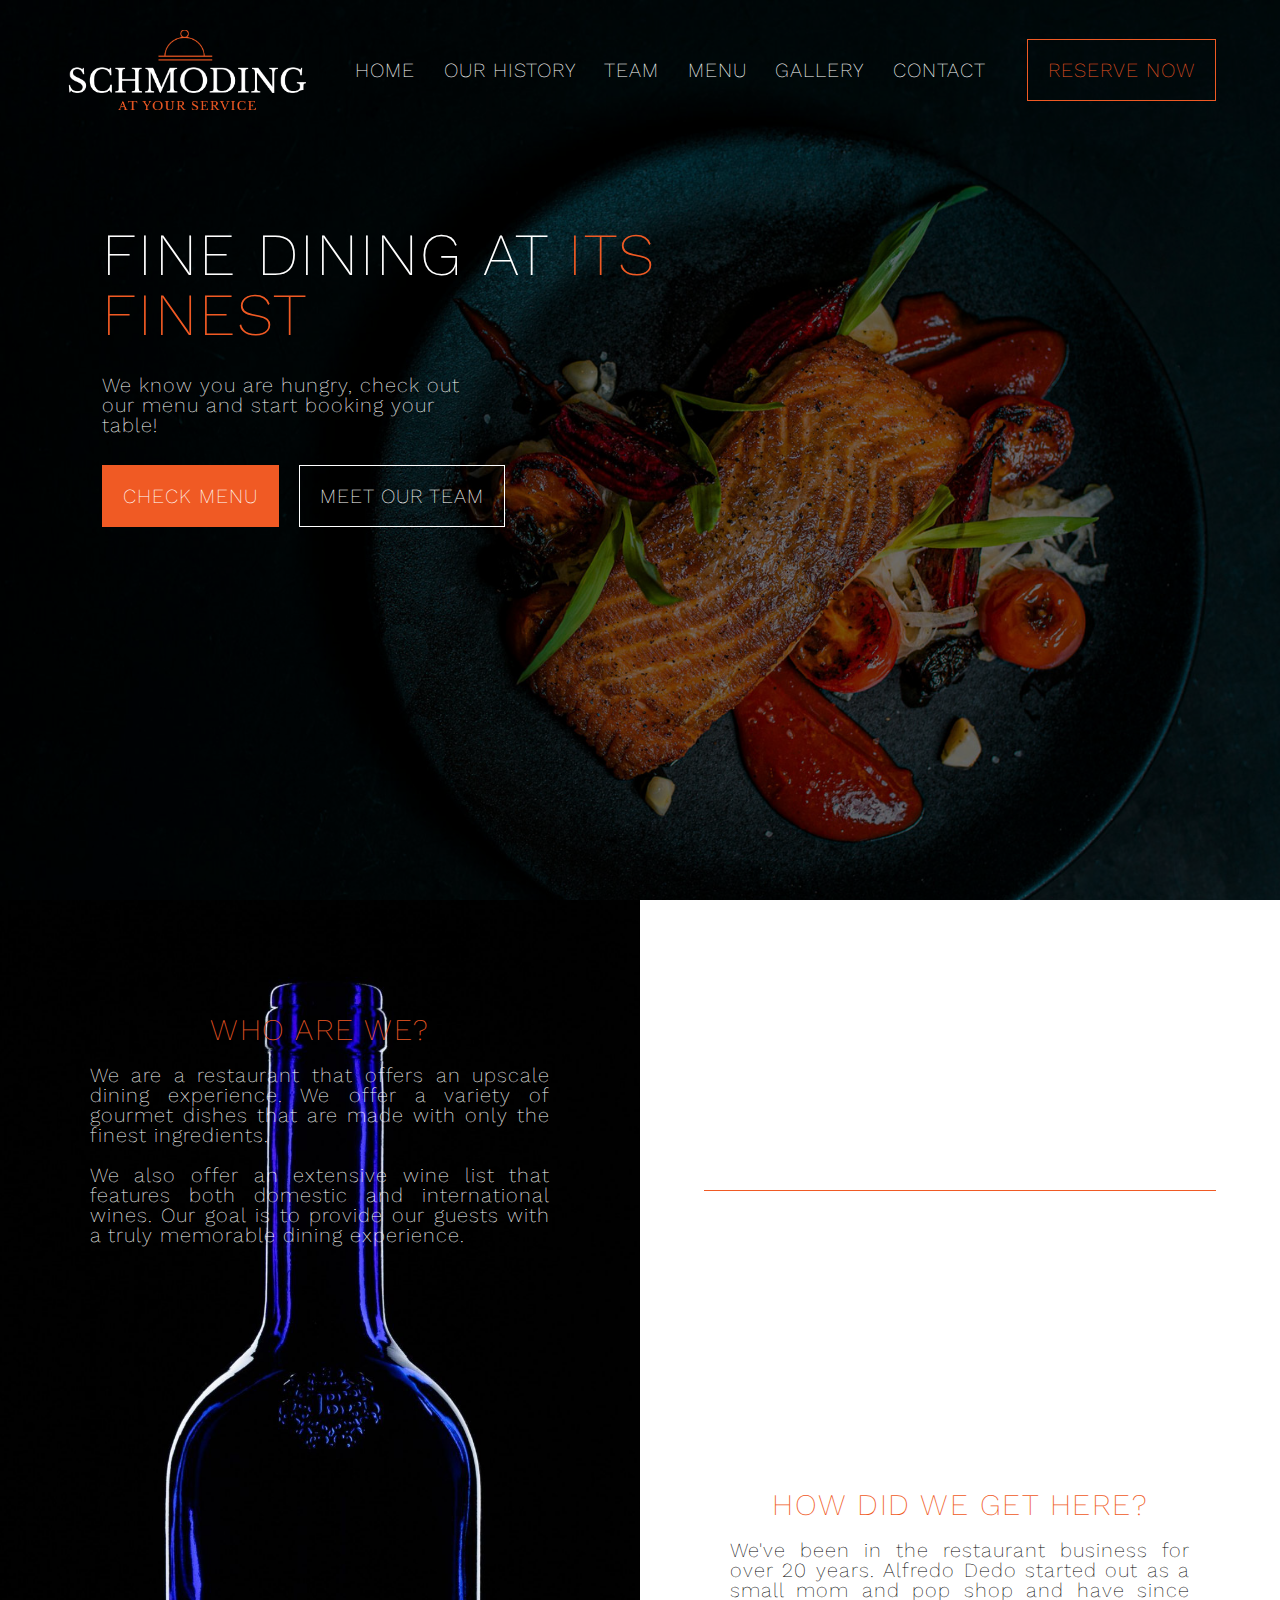
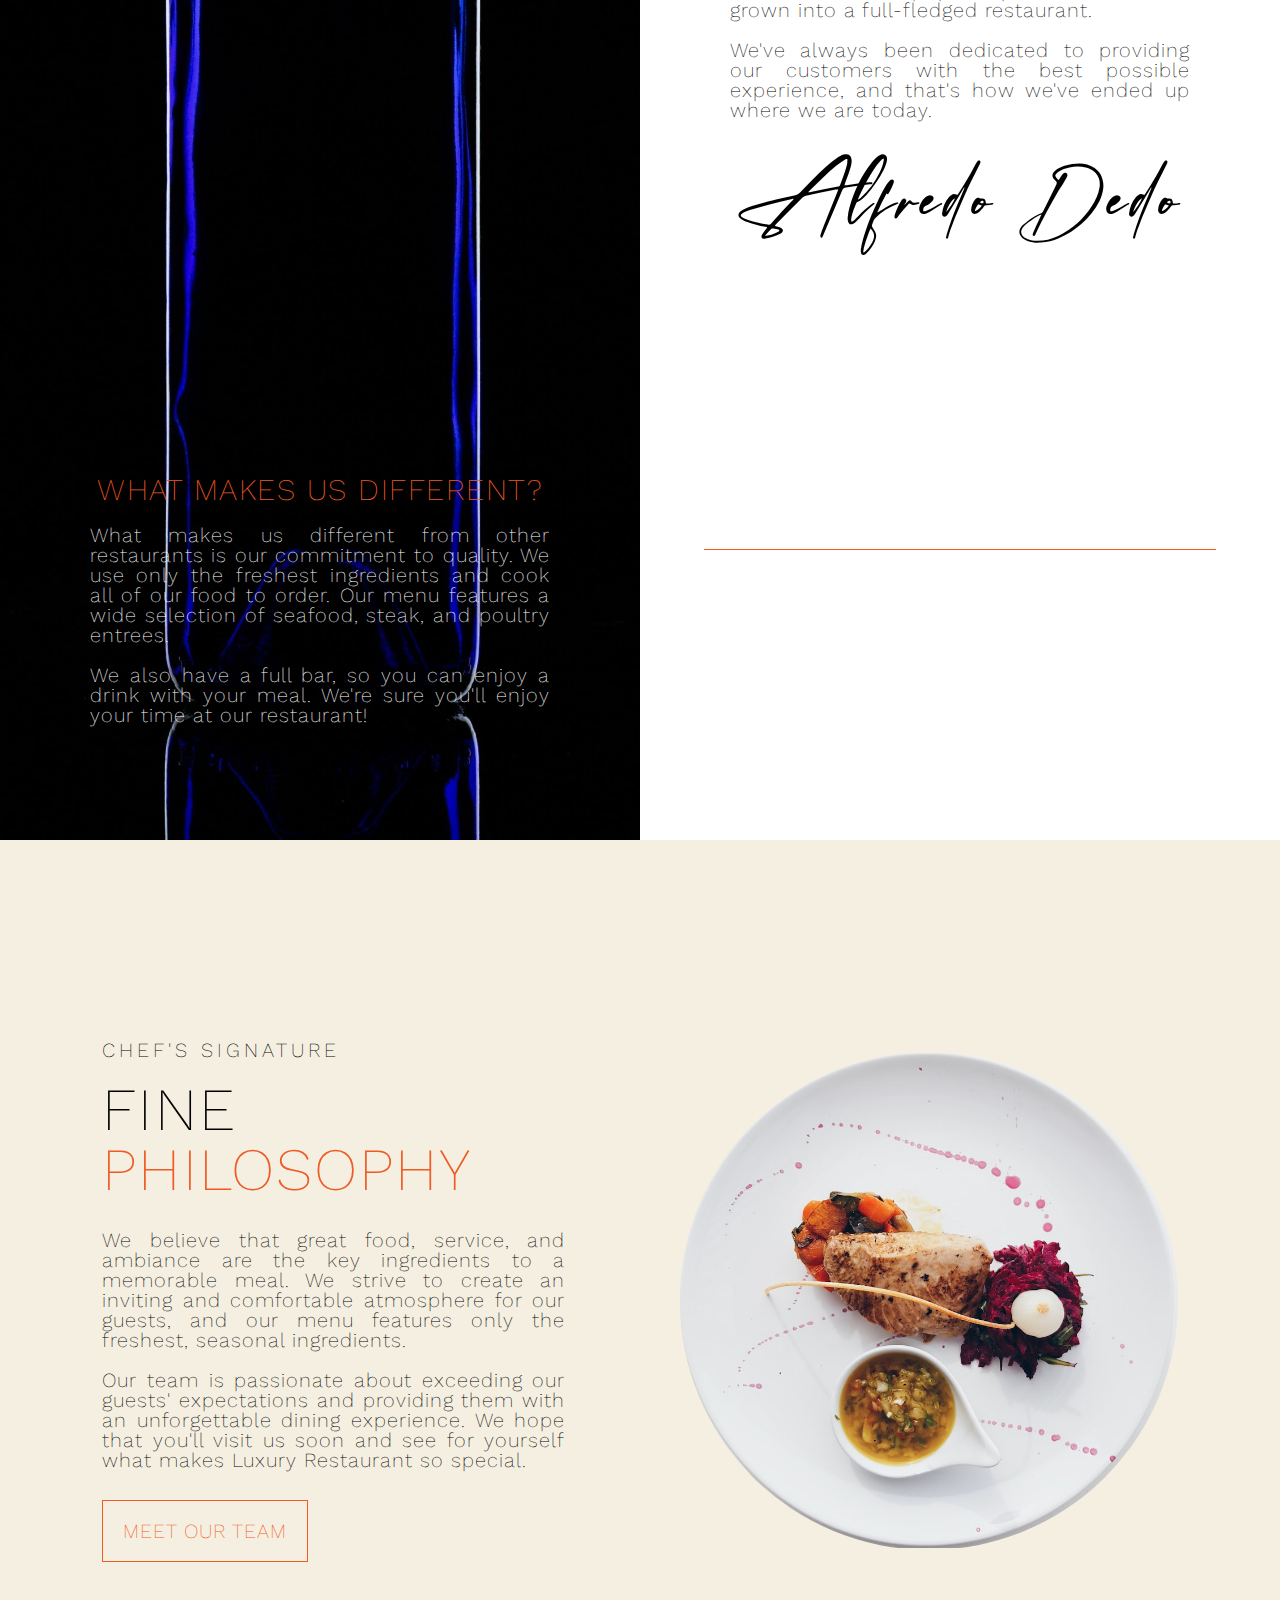
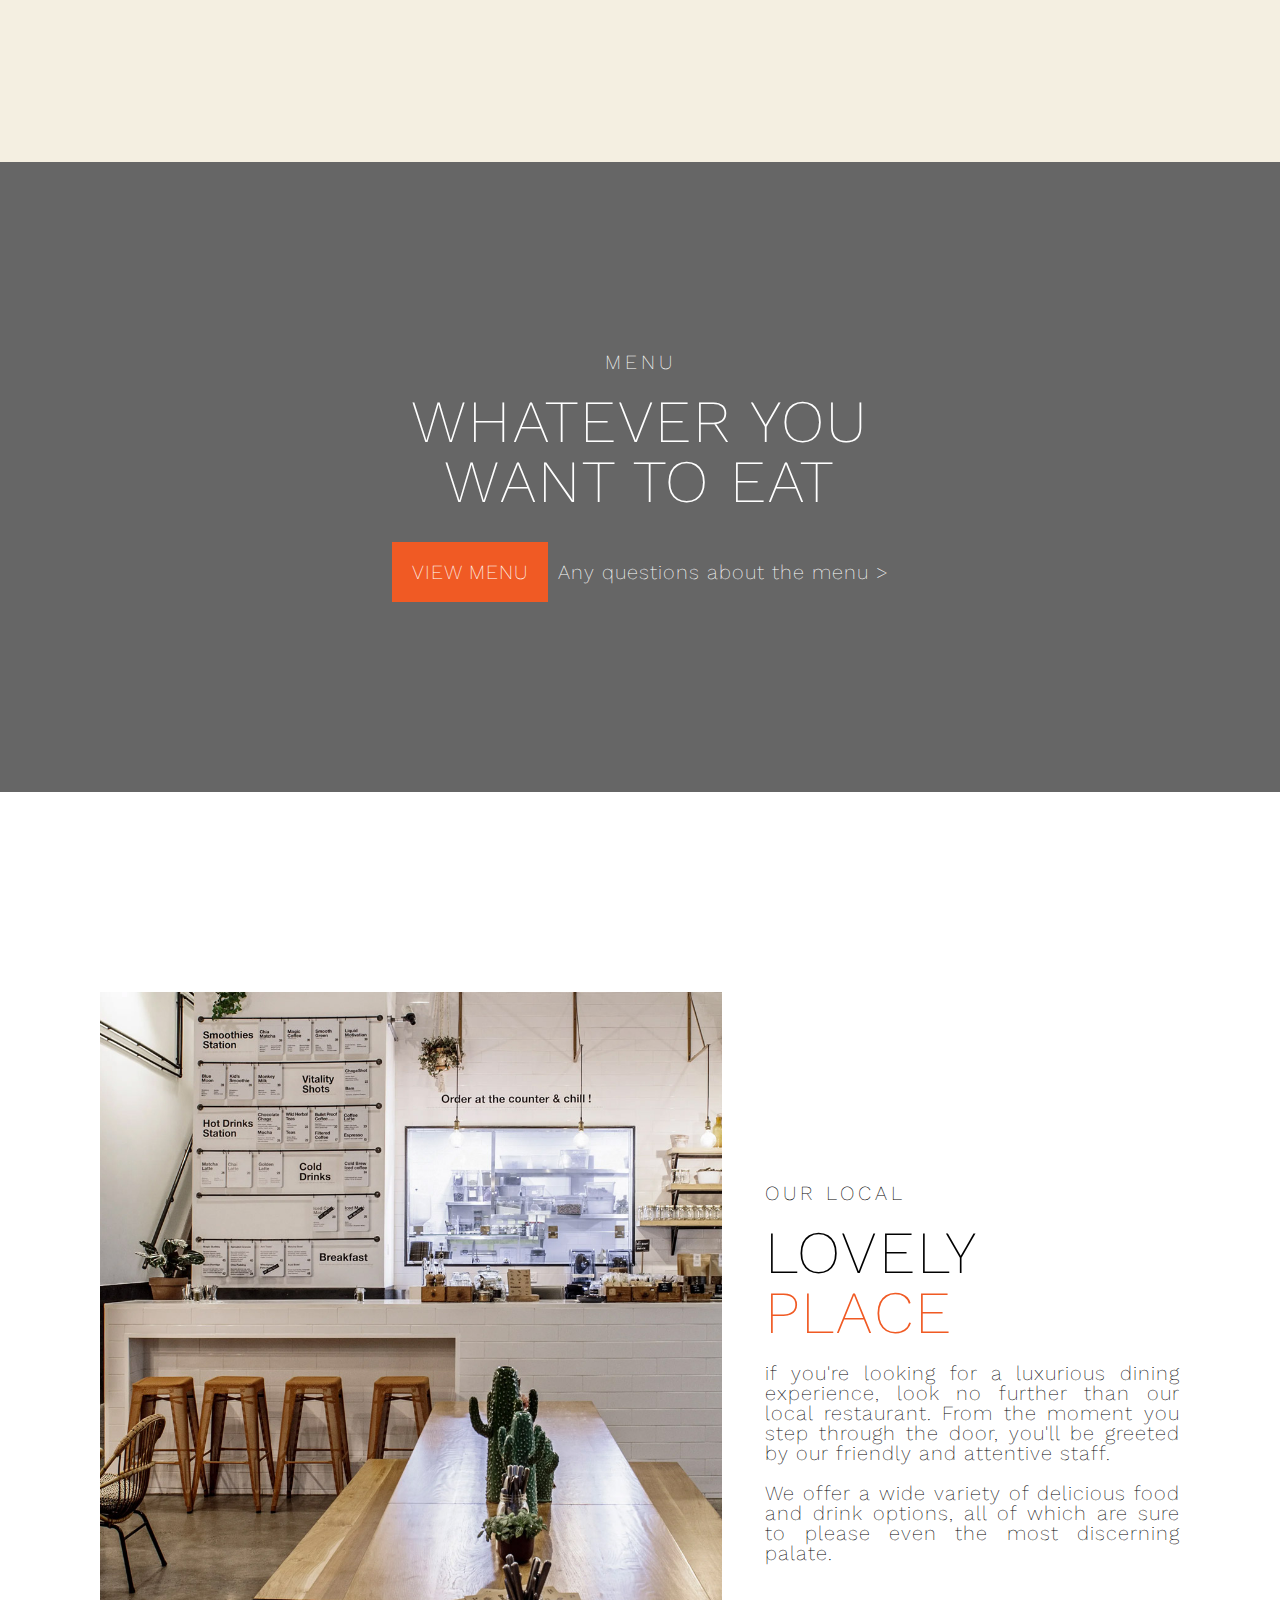
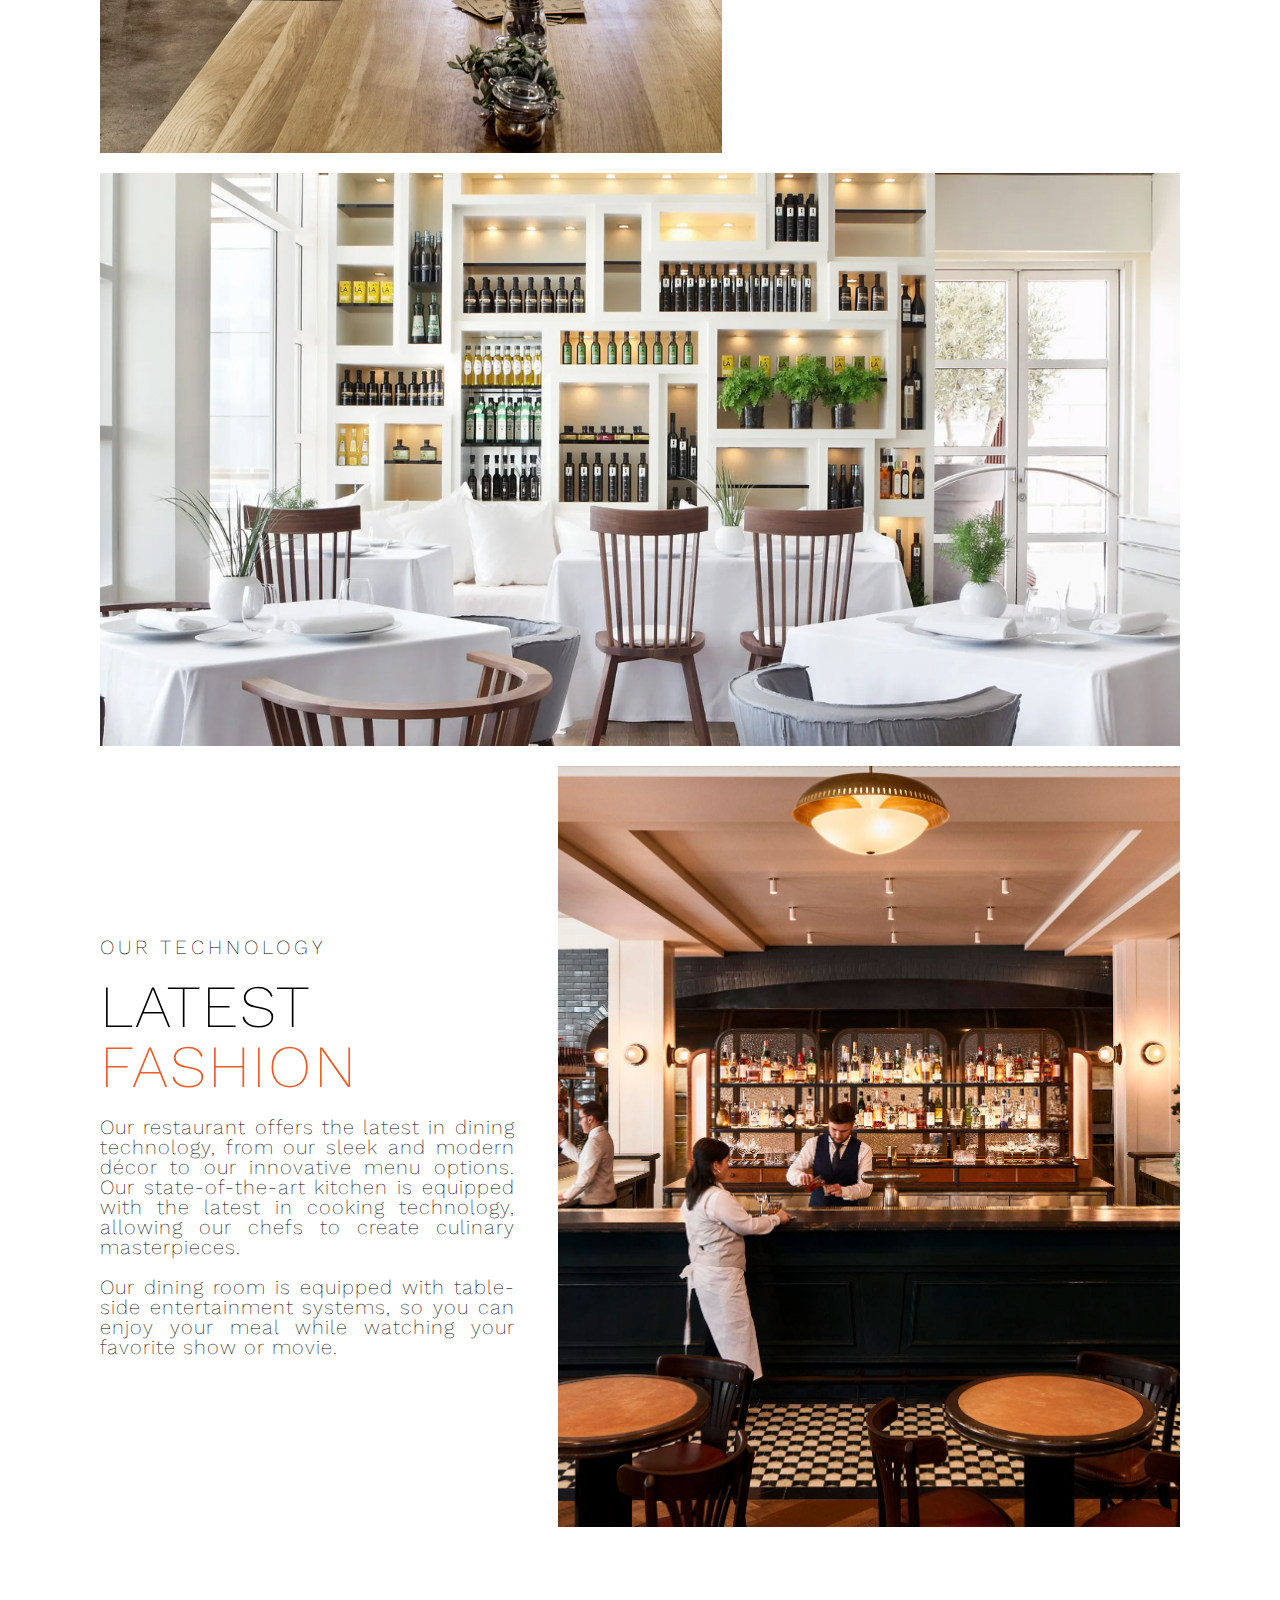
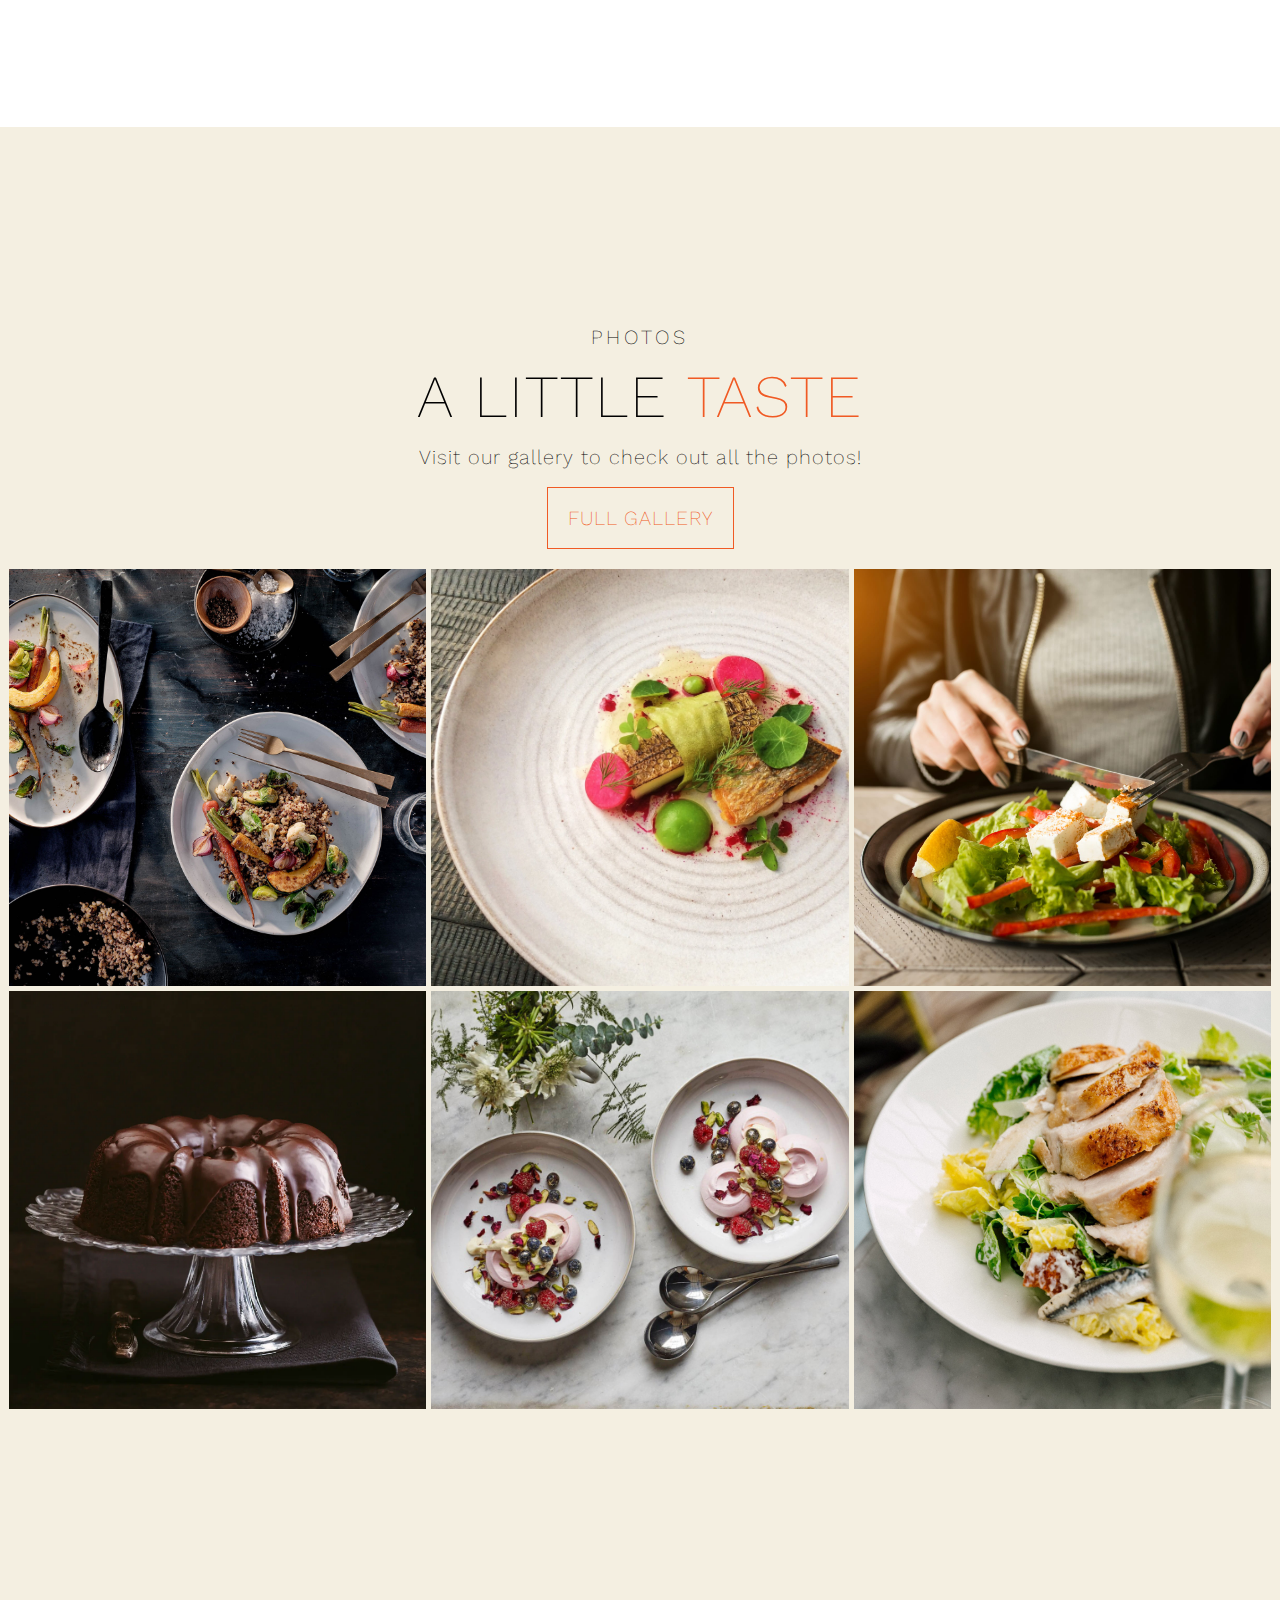
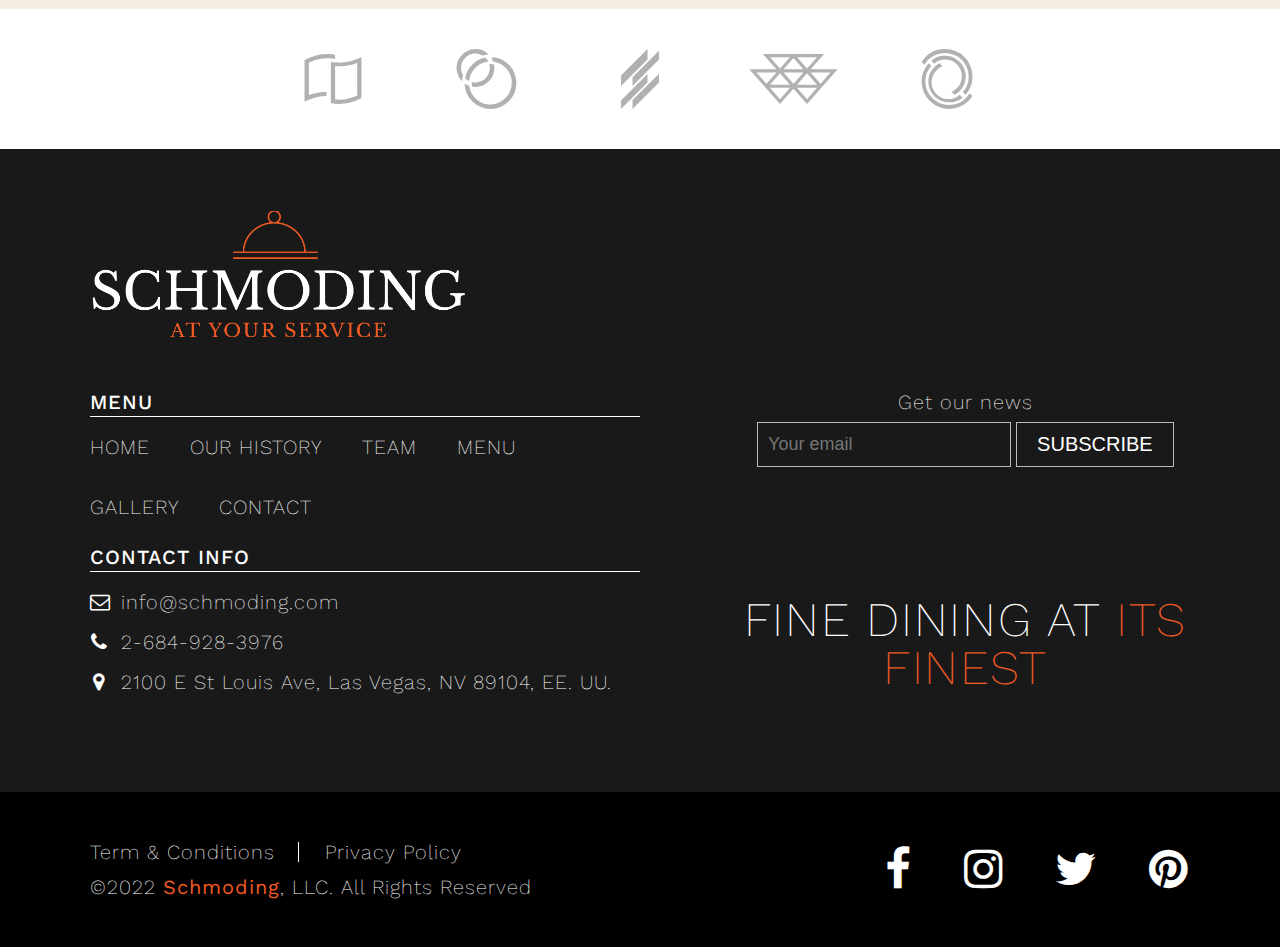
==== index.html @ d124fc0f "first commit" ====
<!DOCTYPE html>
<html lang="en">
<head>
    <meta charset="UTF-8">
    <meta http-equiv="X-UA-Compatible" content="IE=edge">
    <meta name="viewport" content="width=device-width, initial-scale=1.0">
    <link rel="stylesheet" href="css/reset.css">
    <link rel="stylesheet" href="css/generalStyles.css">
    <link rel="stylesheet" href="css/index.css">
    <link rel="stylesheet" href="css/media-queries.css">
    <link rel="stylesheet" href="font-awesome-4.7.0/css/font-awesome.min.css">
    <title>Home</title>
</head>
<body>
    <div class="container">
        <section class="hero" id="hero">
            <div class="hero-filter"></div>
            <nav>
                <div class="logo">
                    <div class="logo-img"></div>
                </div>
                <ul class="nav-menu">
                    <li><a href="">Home</a></li>
                    <li><a href="#our-history">Our history</a></li>
                    <li><a href="team.html">Team</a></li>
                    <li><a href="menu.html">Menu</a></li>
                    <li><a href="menu.html#gallery">Gallery</a></li>
                    <li><a href="contact.html">Contact</a></li>
                </ul>
                <a href="#" class="nav-reserve">Reserve now</a>
                <div class="collapsed"></div>
            </nav>
            <div class="legend">
                <h1>fine dining at <span>its finest</span></h1>
                <p>We know you are hungry, check out our
                    menu and start booking your table!</p>
                <div class="legend-buttons">
                    <a href="">Check menu</a>
                    <a href="">meet our team</a>
                </div>
            </div>
        </section>

        <section class="our-history" id="our-history">
            <div class="history-left">
                <div class="history-text">
                    <h2>who are we?</h2>
                    <p>We are a restaurant that offers an upscale dining experience. We offer a variety of gourmet dishes that are made with only the finest ingredients.<br><br>
                        We also offer an extensive wine list that features both domestic and international wines. Our goal is to provide our guests with a truly memorable dining experience.
                    </p>
                </div>
                <div class="history-text">
                    <h2>what makes us different?</h2>
                    <p>What makes us different from other restaurants is our commitment to quality. We use only the freshest ingredients and cook all of our food to order. Our menu features a wide selection of seafood, steak, and poultry entrees.<br><br>
                         We also have a full bar, so you can enjoy a drink with your meal. We're sure you'll enjoy your time at our restaurant!
                    </p>
                </div>
            </div>
            <div class="history-right">
                <div class="history-text">
                    <h2>how did we get here?</h2>
                    <p>We've been in the restaurant business for over 20 years. Alfredo Dedo started out as a small mom and pop shop and have since grown into a full-fledged restaurant.<br><br> 
                        We've always been dedicated to providing our customers with the best possible experience, and that's how we've ended up where we are today.
                    </p>
                    <p class="signature">Alfredo Dedo</p>
                </div>
            </div>
        </section>

        <section class="chef-signature">
            <div class="title">
                <h4>chef's signature</h4>
                <h1>fine <span>philosophy</span></h1>
                <p>We believe that great food, service, and ambiance are the key ingredients to a memorable meal. We strive to create an inviting and comfortable atmosphere for our guests, and our menu features only the freshest, seasonal ingredients.<br><br> 
                    Our team is passionate about exceeding our guests' expectations and providing them with an unforgettable dining experience. We hope that you'll visit us soon and see for yourself what makes Luxury Restaurant so special.</p>
                <a href="">meet our team</a>
            </div>
            <div class="signature-img-container">
                <div class="signature-img"></div>
            </div>
        </section>

        <section class="middle-band">
            <div class="middle-band-filter"></div>
            <div class="title">
                <h4>Menu</h4>
                <h1>WHATEVER YOU WANT TO EAT</h1>
                <div class="middle-band-buttons">
                    <a href="">view menu</a>
                    <a href="">Any questions about the menu ></a>
                </div>
            </div>
        </section>

        <section class="local">
            <div class="local-row">
                <div class="local-img">

                </div>
                <div class="title">
                    <h4>our local</h4>
                    <h1>lovely <span>place</span></h1>
                    <p>if you're looking for a luxurious dining experience, look no further than our local restaurant. From the moment you step through the door, you'll be greeted by our friendly and attentive staff.<br><br>
                         We offer a wide variety of delicious food and drink options, all of which are sure to please even the most discerning palate.
                    </p>
                </div>
            </div>

            <div class="local-row">
                <div class="local-img"></div>
            </div>

            <div class="local-row">
                <div class="title">
                    <h4>our technology</h4>
                    <h1>latest <span>fashion</span></h1>
                    <p>Our restaurant offers the latest in dining technology, from our sleek and modern décor to our innovative menu options. Our state-of-the-art kitchen is equipped with the latest in cooking technology, allowing our chefs to create culinary masterpieces.<br><br>
                        Our dining room is equipped with table-side entertainment systems, so you can enjoy your meal while watching your favorite show or movie.
                    </p>
                </div>
                <div class="local-img">

                </div>
            </div>
        </section>

        <section class="home-gallery">
            <div class="title">
                <h4>photos</h4>
                <h1>a little <span>taste</span></h1>
                <p>Visit our gallery to check out all the photos!</p>
                <a href="">full gallery</a>
            </div>
            <div class="home-gallery-photos">
                <div class="gallery-photo"></div>
                <div class="gallery-photo"></div>
                <div class="gallery-photo"></div>
                <div class="gallery-photo"></div>
                <div class="gallery-photo"></div>
                <div class="gallery-photo"></div>
            </div>
        </section>

        <section class="partners">
            <div class="partner-img"><img src="imgs/home_imgs/partners/partner1.svg" alt="partner1"></div>
            <div class="partner-img"><img src="imgs/home_imgs/partners/partner2.svg" alt="partner2"></div>
            <div class="partner-img"><img src="imgs/home_imgs/partners/partner3.svg" alt="partner3"></div>
            <div class="partner-img"><img src="imgs/home_imgs/partners/partner4.svg" alt="partner4"></div>
            <div class="partner-img"><img src="imgs/home_imgs/partners/partner5.svg" alt="partner5"></div>
        </section>

        <section class="footer">
            <div class="footer-top">
                <div class="footer-logo"></div>
                <div class="footer-top-content"> 
                    <div class="footer-top-right">
                        <div class="footer-top-right-content">
                            <div class="newsletter">
                                <p>Get our news</p>
                                <form action="">
                                    <input type="text" placeholder="Your email">
                                    <input type="submit" value="subscribe">
                                </form>
                            </div>
                            <div class="footer-legend">
                                <h1>fine dining at <span>its finest</span></h1>
                            </div>
                        </div>
                    </div>
                    <div class="footer-top-left">
                        <p class="footer-row-title">Menu</p>
                        <div class="menu">
                            <a href="#hero">Home</a>
                            <a href="#our-history">Our history</a>
                            <a href="team.html">team</a>
                            <a href="menu.html">menu</a>
                            <a href="m,enu.html#gallery">gallery</a>
                            <a href="contact.html">contact</a>
                        </div>

                        <p class="footer-row-title">Contact info</p>
                        <div class="contact-info">
                            <div class="email">
                                <div class="contact-info-icon"><i class="fa fa-envelope-o" aria-hidden="true"></i></div>
                                <a href="">info@schmoding.com</a>
                            </div>
                            <div class="phone">
                                <div class="contact-info-icon"><i class="fa fa-phone" aria-hidden="true"></i></div>
                                <a href="">2-684-928-3976</a>
                            </div>
                            <div class="location">
                                <div class="contact-info-icon"><i class="fa fa-map-marker" aria-hidden="true"></i></div>
                                <a href="">2100 E St Louis Ave, Las Vegas, NV 89104, EE. UU.</a>
                            </div>
                        </div>
                    </div>
                </div>
            </div>
            <div class="footer-bottom">
                <div class="footer-bottom-text">
                    <div class="terms">
                        <a href="">Term & Conditions</a>
                        <a href="">Privacy Policy</a>
                    </div>
                    <p class="copyright">©2022 <span>Schmoding</span>, LLC. All Rights Reserved</p>
                </div>
                <div class="social-media">
                    <a href=""><i class="fa fa-facebook" aria-hidden="true"></i></a>
                    <a href=""><i class="fa fa-instagram" aria-hidden="true"></i></a>
                    <a href=""><i class="fa fa-twitter" aria-hidden="true"></i></a>
                    <a href=""><i class="fa fa-pinterest" aria-hidden="true"></i></a>
                </div>
            </div>
        </section>
    </div>
</body>
</html>
---- css/generalStyles.css ----
@import url('https://fonts.googleapis.com/css2?family=Work+Sans:wght@300;400;500;600&display=swap');
:root{
    --main-color: white;
    --secondary-color: #F05A24;
    --gray-color: #191919; 
    --section-background: #F4EFE1;
}
@font-face {
    font-family: signature-collection;
    src: url(../fonts/Signatgure/Signature\ Collection.ttf);
}

@font-face {
    font-family: signature-home;
    src: url(../fonts/Signature_home/Thomson\ Signate.otf);
}

body, html{
    scroll-behavior: smooth;
    height: 100%;
    font-weight: 200;
    font-family: "Work Sans";
    font-size: 4vw;
}

p{
    letter-spacing: 0.05em;
    font-size: 1em;
}

h1{
    letter-spacing: 0.035em;
    text-transform: uppercase;
    font-size: 3em;
}

h2{
    margin-bottom: 20px;
    text-align: center;
    font-size: 1.5em;
    letter-spacing: 0.05em;
    text-transform: uppercase;
    color: var(--secondary-color);
}

h3{
    font-size: 1.8em;
}

h3 span{
    color:black;
    font-weight: 600;
}

h4{
    margin-bottom: min(2vw, 20px);
    text-transform: uppercase;
    font-size: 1em;
    letter-spacing: 0.2em;
}

span{
    color: var(--secondary-color);
}

a{
    transition: all .5s ease;
    letter-spacing: 0.05em;
    display: inline-block;
    font-size: 1em;
    text-decoration: none;
    color: white;
    padding: 1em;
    text-transform: uppercase;
}

.title{
    width: 90%;
    margin: 0 auto;
    text-align: center;
}

.title p{
    width: 85%;
    margin: 20px auto;
}

/* --------------------- Hero and nav section ---------------------*/
.nav-menu, .nav-reserve{
    display: none;
}

nav{
    padding: 10px 5% 0 5%;
    height: 52px;
    display: flex;
    justify-content: space-between;
}

.logo-img{
    width: min(70vw, 150px);
    height: 100%;
    background-image: url(../imgs/home_imgs/logo.png);
    background-size: contain;
    background-position: center center;
    background-repeat: no-repeat;
}

.collapsed {
    width: 30px;
    height: 30px;
    border: 1px solid red;
}

/* --------------------- partners section ---------------------*/
.footer{
    color: white;
    width: 100%;
}

.footer-top{
    background-color: var(--gray-color);
    padding: min(10vw, 60px) min(10vw, 50px);
}

.footer-logo{
    width: 100%;
    height: min(10vw, 120px);

    display: inline-block;

    background-image: url(../imgs/home_imgs/logo.png);
    background-size: contain;
    background-position: center center;
    background-repeat: no-repeat;
}

.footer-legend{
    display: none;
}

.newsletter{
    width: fit-content;
    margin: 30px auto;
}

.newsletter p{
    text-align: center;
    margin-bottom: 10px;
}

.footer form{
    display: flex;
    gap: 5px;
    flex-wrap: wrap;
    justify-content: center;
    align-content: center;
}

.footer form input:focus::placeholder {
    color: transparent;
}

.footer form input[type=text]{
    color: white;
    font-size: .9em;
    padding: 10px;
    border: 1px solid rgba(255, 255, 255, .7);

    outline: 0;
    background-color: var(--gray-color);
}

.footer form input[type=submit]{
    font-size: 1em;
    transition: all .5s ease;
    cursor: pointer;

    padding: 10px 20px;
    border: 1px solid rgba(255, 255, 255, .7);

    outline: 0;
    background-color: var(--gray-color);
    text-transform: uppercase;
    color: white;
}

.footer form input[type=submit]:hover{
    background-color: var(--main-color);
    color: black;
}

.footer-top-left{
    display: flex;
    flex-direction: column;
    justify-content: space-around;
    flex-wrap: wrap;
}

.footer-row-title{
    text-transform: uppercase;
    position: relative;
    padding-bottom: 5px;
    font-weight: 500;
    margin-bottom: 20px;
}

.footer-row-title::before{
    content: "";
    position: absolute;
    bottom: 0;
    height: 1px;
    background-color: white;
    width: 100%;

}

.footer-top-left .menu{
    text-transform: uppercase;
    display: flex;
    flex-wrap: wrap;
    gap: 10px;
    margin-bottom: 30px;
}

.footer-top-left .menu > *{
    padding: 0;
}

.footer-top-left .menu > *:hover{
    color: var(--secondary-color);
}

.contact-info{
    display: flex;
    flex-direction: column;
    gap: 20px;
}

.contact-info > *{
    display: flex;
    gap: 13px;
}

.contact-info a{
    display: flex;
    align-items: center;
    align-content: center;
}

.contact-info-icon{
    width: 18px;
    text-align: center;
}

.contact-info a{
    padding: 0;
    text-transform: none;
}

.contact-info a:hover{
    color: var(--secondary-color);
}

.footer-bottom{
    display: flex;
    gap: 30px;
    flex-direction: column;
    justify-content: center;
    align-items: center;
    align-content: center;

    text-align: center;
    padding: 30px 0;
    background-color: black;
}

.terms, .copyright{
    width: 90%
}

.footer-bottom .terms{
    display: flex;
    justify-content: center;
    gap: 50px;
}

.footer-bottom .terms a:first-child{
    position: relative;
}

.footer-bottom .terms a:first-child::after{
    content: "";
    position: absolute;
    height: 100%;
    border-right: 1px solid var(--main-color);
    right: -24px;
}

.footer-bottom a{
    text-transform: none;
    padding: 0;
}

.footer-bottom a:hover{
    color: var(--secondary-color);
}

.copyright span{
    font-weight: 400;
}

.footer-bottom-text{
    display: flex;
    flex-direction: column;
    gap: 15px;
    text-align: center;
}

.footer-bottom-text > *{
    margin: auto;
}

.footer-bottom .social-media{
    display: flex;
    gap: min(8vw, 30px);
    font-size: min(10vw, 35px);
}

.footer-bottom .social-media a:hover{
    color: var(--secondary-color);
}
---- css/index.css ----
/* --------------------- Hero and nav section ---------------------*/
.hero{
    position: relative;
    min-height: max(70vh, 500px);

    background-image: url(../imgs/home_imgs/hero.jpg);
    background-size: cover;
    background-repeat: no-repeat;
    background-position: 73% center;
}

.hero *{
    z-index: 2;
}

.hero-filter{
    z-index: 1;
    width: 100%;
    height: 100%;
    position: absolute;
    background-color: rgba(0, 0, 0, .55);
}

.legend{
    width: 90%;
    text-align: center;

    position: absolute;
    top: 60%;
    left: 50%;
    transform: translate(-50%, -60%);

    color: white;
}

.legend p{
    width: 80%;
    margin: 20px auto;
}

.legend-buttons{
    display: flex;
    flex-wrap: wrap;
    justify-content: center;
    gap: 20px;
}

.legend a:first-of-type{
    background-color: var(--secondary-color);
    border: 1px solid var(--secondary-color);
}

.legend a:first-of-type:hover{
    background-color: #c04619;
}

.legend a:last-of-type{
    border: 1px solid var(--main-color);
}

.legend a:last-of-type:hover{
    background-color: var(--main-color);
    color: black;
}

/* --------------------- Our history section ---------------------*/
.our-history{
    padding: 77px 0;
}

.our-history p{
    text-align: justify;
}

.history-text{
    width: 90%;
    margin: 0 auto 60px auto;
}

.history-right .history-text{
    margin-bottom: 0;
}

.our-history .signature{
    margin-top: 50px;
    font-size: 4em;
    font-family: signature-home;
    text-align: center;
}

/* --------------------- Chef signature section ---------------------*/
.chef-signature{
    padding: 77px 0;
    background-color: var(--section-background);
}

.chef-signature p{
    width: 100%;
}

.chef-signature a{
    border: 1px solid var(--secondary-color);
    color: var(--secondary-color);
}

.chef-signature a:hover{
    background-color: var(--secondary-color);
    color: white;
}

.signature-img{
    border-radius: 50%;
    width: min(90vw, 762px);
    height: min(90vw, 762px);
    margin: 30px auto 0 auto;


    background-image: url(../imgs/home_imgs/chef-signature.jpg);
    background-size: contain;
    background-repeat: no-repeat;
    background-position: center center;
}

/* --------------------- Middle Band section ---------------------*/
.middle-band{
    display: flex;
    align-items: center;
    justify-content: center;
    align-content: center;

    position: relative;
    width: 100%;
    height: 50vh;

    background-image: url(../imgs/home_imgs/middle-img.jpg);
    background-size: cover;
    background-position: center center;
    background-repeat: no-repeat;
    background-attachment: fixed;
}

.middle-band-filter{
    z-index: 1;
    width: 100%;
    height: 100%;
    background-color: rgba(0, 0, 0, .6);
    position: absolute;
}

.middle-band .title{
    color: white;
    position: relative;
    z-index: 2;
}

.middle-band .title h1{
    margin-bottom: 30px;
}

.middle-band-buttons{
    display: flex;
    flex-wrap: wrap;

    align-items: center;
    align-content: center;
    justify-content: center;
    
    gap: 10px;
}

.middle-band-buttons a:first-of-type{
    background-color: var(--secondary-color);
}

.middle-band-buttons a:first-of-type:hover{
    background-color: #c04619;
}

.middle-band-buttons a:last-of-type{
    position: relative;
    text-transform: none;
    padding: 0;
}

.middle-band-buttons a:last-of-type::before{
    transition: all 1s ease;
    content: "";
    width: 0;
    height: 10px;
    border-bottom: 1px solid white;
    position: absolute;
    top: 8px;
}

.middle-band-buttons a:last-of-type:hover::before{
    width: 93%;
}


/* --------------------- Local section ---------------------*/
.local{

    padding: 77px 0;
}

.local-row{
    display: flex;
    flex-wrap: wrap;
    justify-content: center;
    align-items: center;
    align-content: center;
}

.local-row .title{
    margin: 80px 0;
    flex: 1;
    flex-basis: 600px;
}

.local-row .title p{
    width: 80%;
    margin-bottom: 0;
}

.local-row:first-child .local-img, .local-row:last-child .local-img{
    flex: 1.5;
    flex-basis: 600px;
    height: min(100vw, 761px);

    background-size: cover;
    background-position: center center;
    background-repeat: no-repeat;
}

.local-row:first-child .local-img{
    background-image: url(../imgs/home_imgs/our_local/local1.jpg);
}

.local-row:last-child .local-img{
    background-image: url(../imgs/home_imgs/our_local/local3.jpg);
}

.local-row:nth-child(2) .local-img{
    width: 100%;
    height: min(80vw, 573px);

    background-image: url(../imgs/home_imgs/our_local/local2.jpg);
    background-size: cover;
    background-position: center center;
    background-repeat: no-repeat;
}

/* --------------------- gallery section ---------------------*/
.home-gallery{
    background-color: var(--section-background);
    padding: 77px 0;
}

.home-gallery .title a{
    border: 1px solid var(--secondary-color);
    color: var(--secondary-color);
    margin-bottom: 20px;
}

.home-gallery .title a:hover{
    background-color: var(--secondary-color);
    color: white;
}

.home-gallery-photos{
    display: flex;
    flex-wrap: wrap;
    justify-content: center;
    align-items: center;
    gap: .4vw;
}

.gallery-photo{
    transition: filter .3s ease;
    flex-basis: 98%;

    padding-bottom: 98%;
    margin: auto;

    background-size: cover;
    background-repeat: no-repeat;
    background-position: center center;
}

.gallery-photo:hover{
    -webkit-filter: brightness(.5);
    filter: brightness(.5);
}

.gallery-photo:first-child{
    background-image: url(../imgs/home_imgs/gallery/gallery1.jpg);
}

.gallery-photo:nth-child(2){
    background-image: url(../imgs/home_imgs/gallery/gallery2.jpg);
}

.gallery-photo:nth-child(3){
    background-image: url(../imgs/home_imgs/gallery/gallery3.jpg);
}

.gallery-photo:nth-child(4){
    background-image: url(../imgs/home_imgs/gallery/gallery4.jpg);
}

.gallery-photo:nth-child(5){
    background-image: url(../imgs/home_imgs/gallery/gallery5.jpg);
}

.gallery-photo:last-child{
    background-image: url(../imgs/home_imgs/gallery/gallery6.jpg);
}

/* --------------------- partners section ---------------------*/
.partners{
    padding: min(10vw, 40px) 0;
    flex-wrap: wrap;
    display: flex;
    justify-content: center;
    align-items: center;
    align-content: center;
}

.partner-img{
    display: flex;
    align-items: center;
    opacity: .3;
    flex-basis: 33%;

    background-size: contain;
    background-position: center center;
    background-repeat: no-repeat;

    height: min(15vw, 50px);

    transition: all 0.5s ease;
}
.partner-img:nth-child(2), .partner-img:nth-child(3), .partner-img:last-child{
    height: min(18vw, 60px);
}

.partner-img:nth-child(4), .partner-img:last-child{
    margin-top: min(5vw, 20px);
}

.partner-img *{
    width: 100%;
    height: 100%;
}

.partner-img:hover{
    opacity: 1
}
---- css/media-queries.css ----
@media (min-width: 600px){
    body{
        font-size: 2.5vw;
    }

    /* vvvvvvvvvvvvvvvvvvvvvvvvvvvvvvvv HOME vvvvvvvvvvvvvvvvvvvvvvvvvvvvvvvv*/
    .gallery-photo{
        flex-basis: 48vw;

        padding-bottom: 48vw;
        margin: 0;
    }

    /* vvvvvvvvvvvvvvvvvvvvvvvvvvvvvvvv TEAM vvvvvvvvvvvvvvvvvvvvvvvvvvvvvvvv*/
    /* --------------------- Kitchen section ---------------------*/
    .kitchen p{
        width: 80%;
    }
}

@media (min-width: 900px){
    body{
        font-size: 20px;
    }

    nav{
        padding: 20px 5%;
        height: 80px;
    }
    
    .logo-img{
        width: min(70vw, 200px);
        height: 100%;
        background-image: url(../imgs/home_imgs/logo.png);
        background-size: contain;
        background-position: center center;
        background-repeat: no-repeat;
    }
    
    .title:not(.middle-band .title, .home-gallery .title, .local .title, .our-chef .title, .our-staff .title){
        text-align: justify;
    }

    .title p{
        width: 100%;
        max-width: 800px;
    }z

    h1{
        font-size: 3.5em;
        line-height: 1.2;
    }
    /* vvvvvvvvvvvvvvvvvvvvvvvvvvvvvvvv HOME vvvvvvvvvvvvvvvvvvvvvvvvvvvvvvvv*/
    /* --------------------- Hero and nav section ---------------------*/
    .hero{
        height: 100vh;
    }

    .collapsed{
        display: none;
    }

    .nav-menu{
        display: flex;
        gap: 30px;
        white-space: nowrap;
    }

    .nav-menu li{
        display: flex;
        align-items: center;
    }
    
    .nav-menu a{
        padding: 0;
    }

    .nav-menu a:hover{
        color: var(--secondary-color);
    }

    .legend{
        width: 70%;
        top: 50%;
        transform: translate(-50%, -50%);
    }
    
    /* --------------------- Our history section ---------------------*/
    .our-history{
        padding: 0;
        display: flex;
        align-items: center;
    }

    .history-left, .history-right{
        padding: 0 40px;
        position: relative;
        flex: 1;
    }

    .history-left{
        color: white;
        display: flex;
        flex-direction: column;
        gap: 770px;

        background-image: url(../imgs/home_imgs/our-history.jpg);
        background-size: cover;
        background-position: center center;
        background-repeat: no-repeat;
    }

    .history-left .history-text:first-child{
        margin-top: 115px;
    }

    .history-left .history-text:last-child{
        margin-bottom: 115px;
    }

    .history-right::before, .history-right::after{
        content: "";
        position: absolute;
        left: 50%;
        transform: translateX(-50%);

        width: 80%;
        height: 1px;

        background-color: var(--secondary-color);
    }

    .history-right::before{
        top: -300px;
    }

    .history-right::after{
        bottom: -300px;
    }

    .history-text{
        width: 100%;
    }

    /* --------------------- Chef signature section ---------------------*/
    .chef-signature{
        display: flex;
        gap: 30px;
        align-items: center;
        align-content: center;
        padding: 200px 30px;
    }

    .signature-img-container{
        flex: 1;
        max-width: 782px;
    }

    .signature-img{
        margin: 0;
        width: 100%;
        padding-bottom: 100%;
        height: 0;
    }

    .chef-signature .title{
        flex: 1;
    }

    /* --------------------- Partners section ---------------------*/

    .partners{
        width: 60%;
        margin: 0 auto;
    }

    .partner-img{
        flex: 1;

    }

    .partner-img:first-child{
        margin: 0;
    }

    .partner-img:nth-child(4), .partner-img:last-child{
        margin-top: 0;
    }

    /* --------------------- Footer section ---------------------*/
    .footer-logo{
        height: 130px;
    }

    .footer-top-left .menu{
        gap: 40px;
    }

    .terms, .copyright{
        width: 100%;
    }

    /* vvvvvvvvvvvvvvvvvvvvvvvvvvvvvvvv TEAM vvvvvvvvvvvvvvvvvvvvvvvvvvvvvvvv*/
    /* --------------------- Kitchen section ---------------------*/
    .kitchen{
        padding: 200px 0;
    }
    .kitchen .row, .kitchen .row:last-child{
        display: flex;
        justify-content: center;
        align-items: center;
        align-content: center;
        gap: 5%;

        padding: 50px;
        color: black;
        background-image: none;
    }
    
    .kitchen .row .title{
        margin: 0;
        width: 100%;
        max-width: 620px;
    }

    .kitchen-row-filter{
        display: none;
    }

    .kitchen-photos{
        display: flex;
        justify-content: center;
        align-items: center;
        align-content: center;
        gap: 30px;
    }

    .kitchen-photos div{
        aspect-ratio: 0.5 / 1;
        background-size: cover;
        background-position: center center;
        background-repeat: no-repeat;
        height: min(40vw, 506px);
    }

    .kitchen-photos-up div:first-child{
        transform: translateY(55px);
        background-image: url(../imgs/team_imgs/kitchen-half1.jpg);
    }

    .kitchen-photos-up div:last-child{
        transform: translateY(-55px);
        background-image: url(../imgs/team_imgs/kitchen-half2.jpg);
    }

    .kitchen-photos-down div:first-child{
        transform: translateY(-55px);
        background-image: url(../imgs/team_imgs/kitchen-half21.jpg);
    }

    .kitchen-photos-down div:last-child{
        transform: translateY(55px);
        background-image: url(../imgs/team_imgs/kitchen-half22.jpg);
    }
}

@media (min-width: 1230px){
    /* --------------------- Hero and nav section ---------------------*/
    nav{
        padding: 30px 5%;
        justify-content: center;
        align-items: center;
        align-content: center;
    }

    .logo{
        height: 100%;
    }

    .logo-img{
        width: 250px;
    }

    .nav-menu{
        justify-content: center;
        gap: 4%;
        flex: 5;
    }

    .nav-reserve{
        flex-direction: 1;
        display: block;
        border: 1px solid var(--secondary-color);
        color: var(--secondary-color);
    }

    .nav-reserve:hover{
        background-color: var(--secondary-color);
        color: var(--main-color);
    }

    .legend{
        width: 650px;
        text-align: left;
        top: 25%;
        left: 8%;
        transform: none;
    }
    
    .legend p {
        margin: 30px 0;
        width: 60%;
    }

    .legend-buttons{
        justify-content: flex-start;
    }
    
    /* --------------------- Our history section ---------------------*/
    .history-left, .history-right{
        padding: 0 7%;
    }

    /* --------------------- Chef signature section ---------------------*/
    .chef-signature{
        padding: 200px 8%;
        gap: 80px;
    }
    .chef-signature .title p{
        width: 93%;
        margin: 30px 0;
    }

    /* --------------------- Middle band section ---------------------*/
    .middle-band{
        height: 70vh;
    }

    .middle-band .title{
        width: 50%;
    }

    /* --------------------- local section ---------------------*/
    .local{
        display: flex;
        flex-direction: column;
        gap: 20px;

        padding: 200px 100px;
    }

    .local-row .title{
        text-align: justify;
    }

    .local-row .title{
        
        flex: 1;
    }

    .local-row:first-child .title{
        padding-left: 4%;
    }

    .local-row:last-child .title{
        padding-right: 4%;
    }

    .local-row .title p{
        width: 100%;
    }

    .local-row:first-child .local-img, .local-row:last-child .local-img{
        flex: 1.5;
    }

    /* --------------------- Home gallery section ---------------------*/
    .home-gallery{
        padding: 200px 0;
    }

    .gallery-photo{
        flex-basis: 32.6vw;

        padding-bottom: 32.6vw;
        margin: 0;
    }

    /* --------------------- Footer section ---------------------*/
    .footer-logo{
        width: 384px;
    }

    .footer-top{
        padding: 60px 7% 100px 7%;
    }

    .footer-top-content{
        padding-top: 50px;
        display: flex;
    }

    .footer-top-content > *{
        flex: 1;
    }

    .footer-top-right{
        display: flex;
        flex-direction: column;
        align-items: flex-end;
        justify-content: center;
        align-content: center;

        order: 1;
    }

    .footer-top-right-content{
        box-sizing: border-box;
        width: 450px;
        height: 300px;
        display: flex;

        flex-direction: column;
        align-items: center;
        justify-content: space-between;
    }
    
    .footer-legend{
        display: block;
    }

    .newsletter{
        margin: 0;
    }

    .footer-legend{
        font-size: .8em;
        text-align: center;
        width: 100%;
    }

    .footer-bottom{
        justify-content: space-between;
        flex-direction: row;
        padding: 50px 7%;
    }

    .footer-bottom .terms{
        justify-content: flex-start;
    }

    .footer-bottom .social-media{
        font-size: 45px;
        gap: 50px;
    }

    /* vvvvvvvvvvvvvvvvvvvvvvvvvvvvvvvv TEAM vvvvvvvvvvvvvvvvvvvvvvvvvvvvvvvv*/
    /* --------------------- Chef section ---------------------*/
    .our-chef{
        padding: 50px 100px 0 100px;

        display: flex;
        justify-content: center;
        align-content: center;
        gap: 50px;
    }

    .our-chef .title{
        margin: 0;
        padding-top: 80px;
        width: fit-content;
        
        text-align: justify;
        order: 1;
    }

    .our-chef .title h1{
        text-align: left;
        order: 1;
    }

    .our-chef .title p{
        max-width: 700px;
        margin: 20px 0 40px 0;
    }

    .chef-signature-team{
        text-align: center;
    }

    .chef-img{
        aspect-ratio: 0.77678571428571 / 1;
        margin: 0;
        height: unset;
        width: min(50vw, 783px);
    }
    /* --------------------- Staff section ---------------------*/
    .our-staff{
        padding: 200px 0;
    }

    .staff-group-imgs{
        padding: 0 100px;
    }

    .group-row{
        display: flex;
        align-items: center;
        align-content: center;
    }

    .group-row > .group-img{
        flex: 1.5;
    }

    .group-row .group-text{
        flex: 1;
        text-align: justify;
        padding: 0 3%;
    }

    .staff-group-imgs .group-img{
        transition: filter .5s ease;
        width: 55%;
    }

    .staff-group-imgs .group-img:hover{
        -webkit-filter: brightness(.5);
        filter: brightness(.5);
    }

    .group-row:nth-child(2) .group-img{
        width: 100%;
    }
    
    .group-row:last-child .group-img{
        margin-left: auto;
    }
}

@media (min-width: 1600px){
    /* vvvvvvvvvvvvvvvvvvvvvvvvvvvvvvvv TEAM vvvvvvvvvvvvvvvvvvvvvvvvvvvvvvvv*/
    /* --------------------- Chef section ---------------------*/
    .our-chef{
        gap: 80px;
    }

    .our-chef .title{
        padding-top: 200px;
    }
    /* --------------------- Staff section ---------------------*/
    
    .staff-box-container .arrows-mobile{
        display: none;
    }
    
    .staff-box-container .left, .staff-box-container .right{
        display: block;
    }

    .staff-box-container .left{
        margin-right: 40px;
    }

    .staff-box-container .right{
        margin-left: 40px;
    }
    
    .group-row .group-text {
        padding: 0 7%;
    }
}
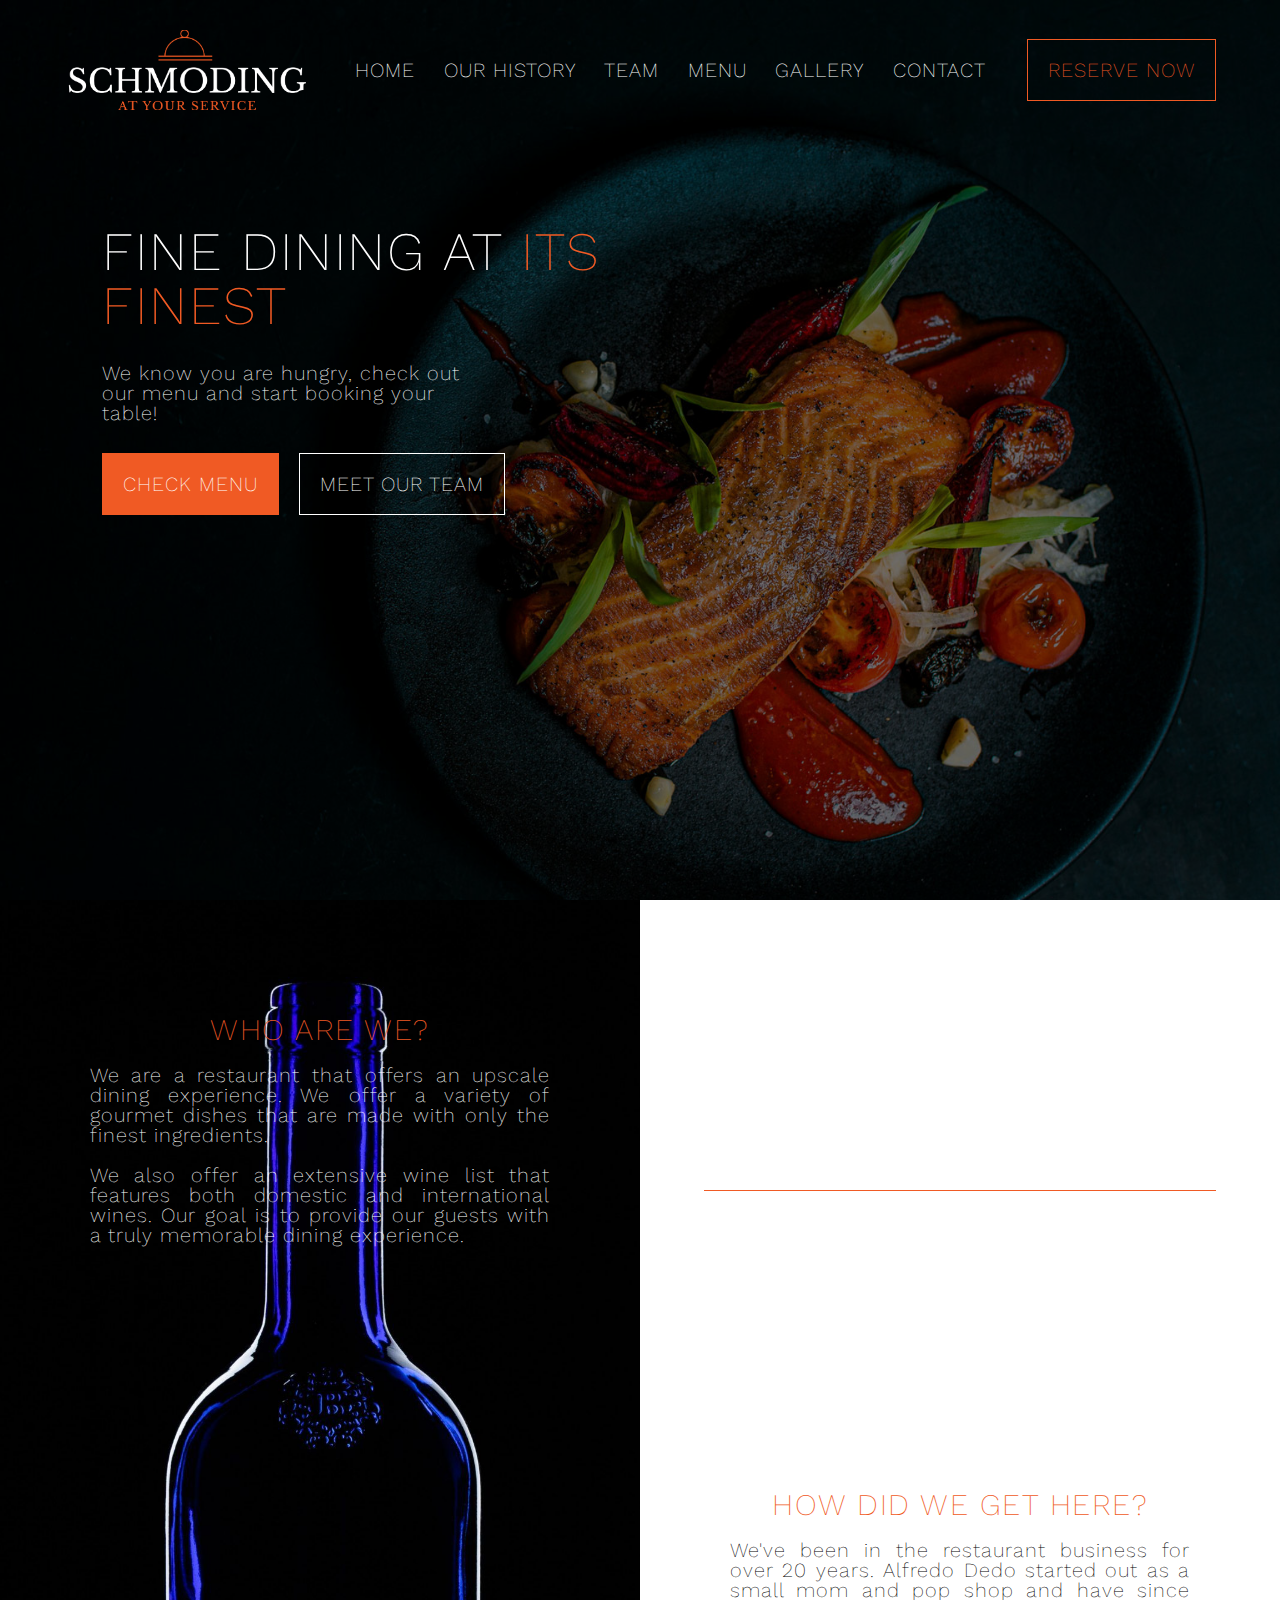
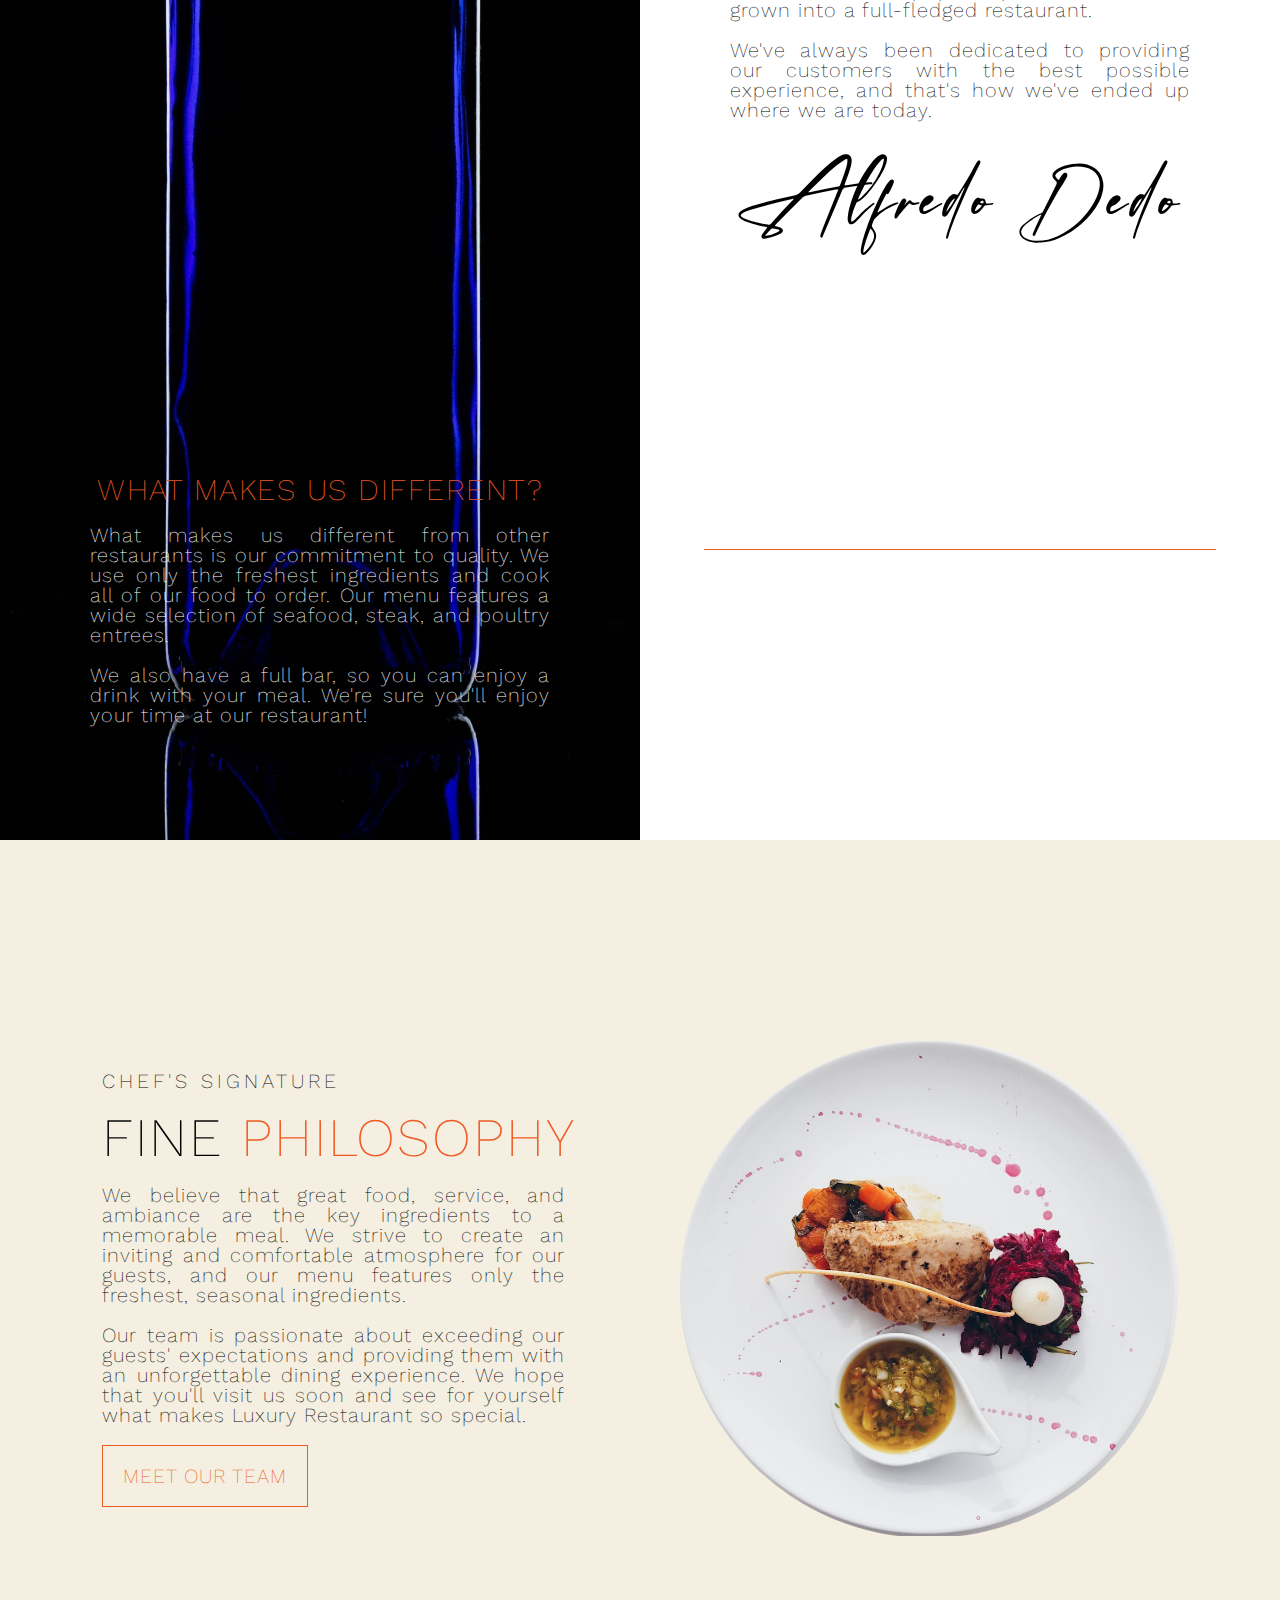
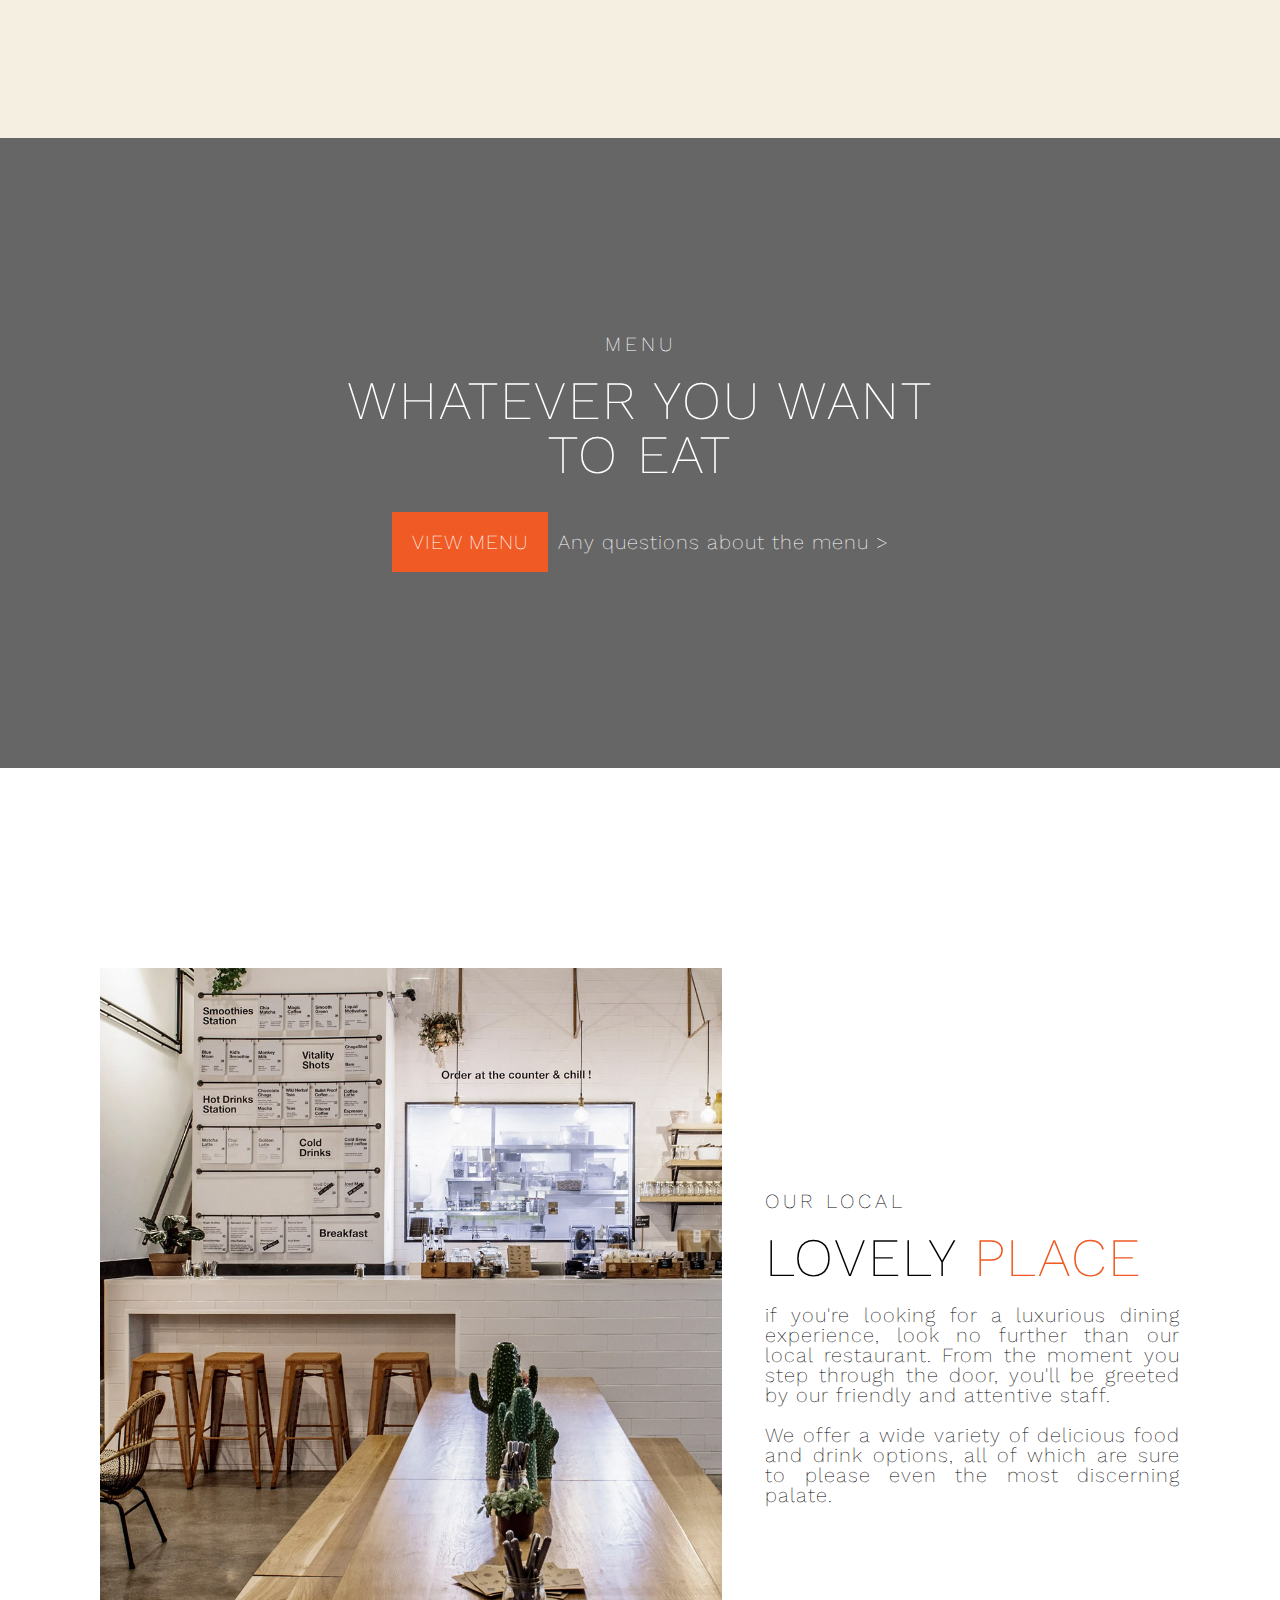
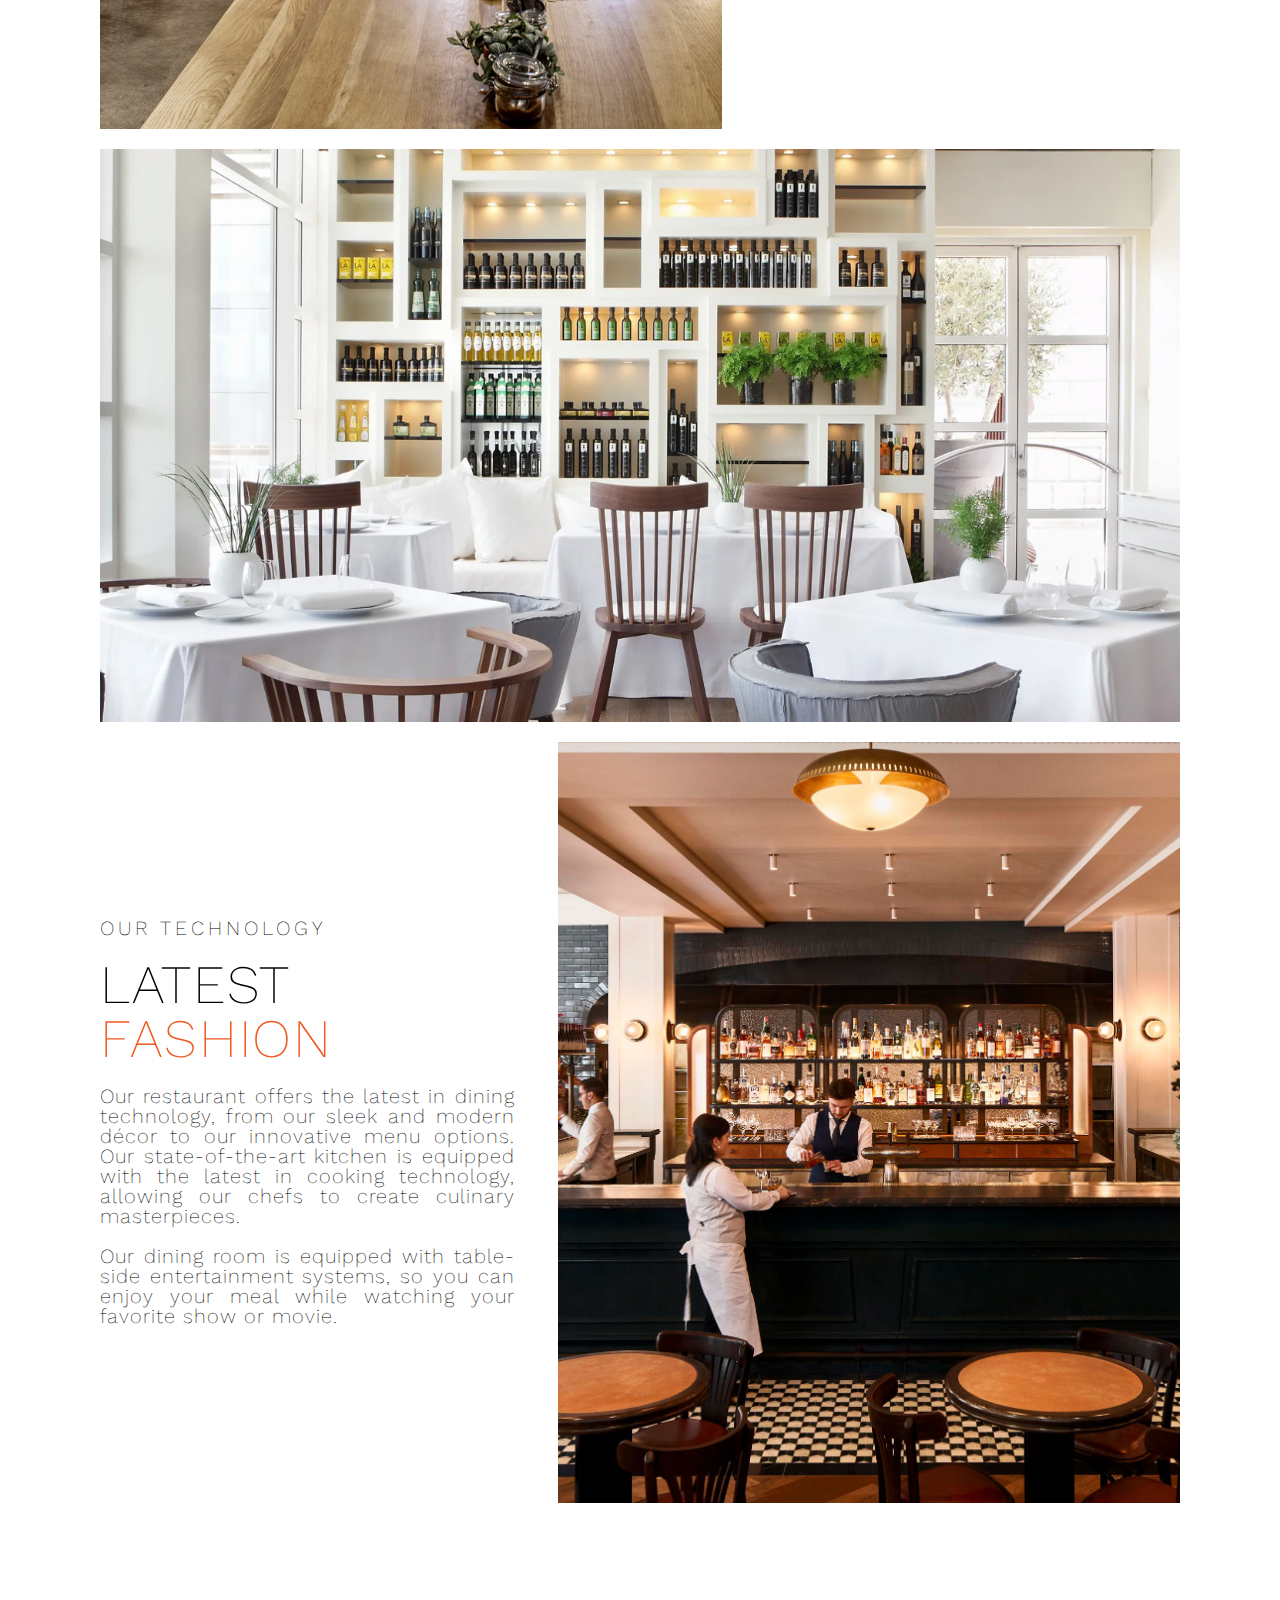
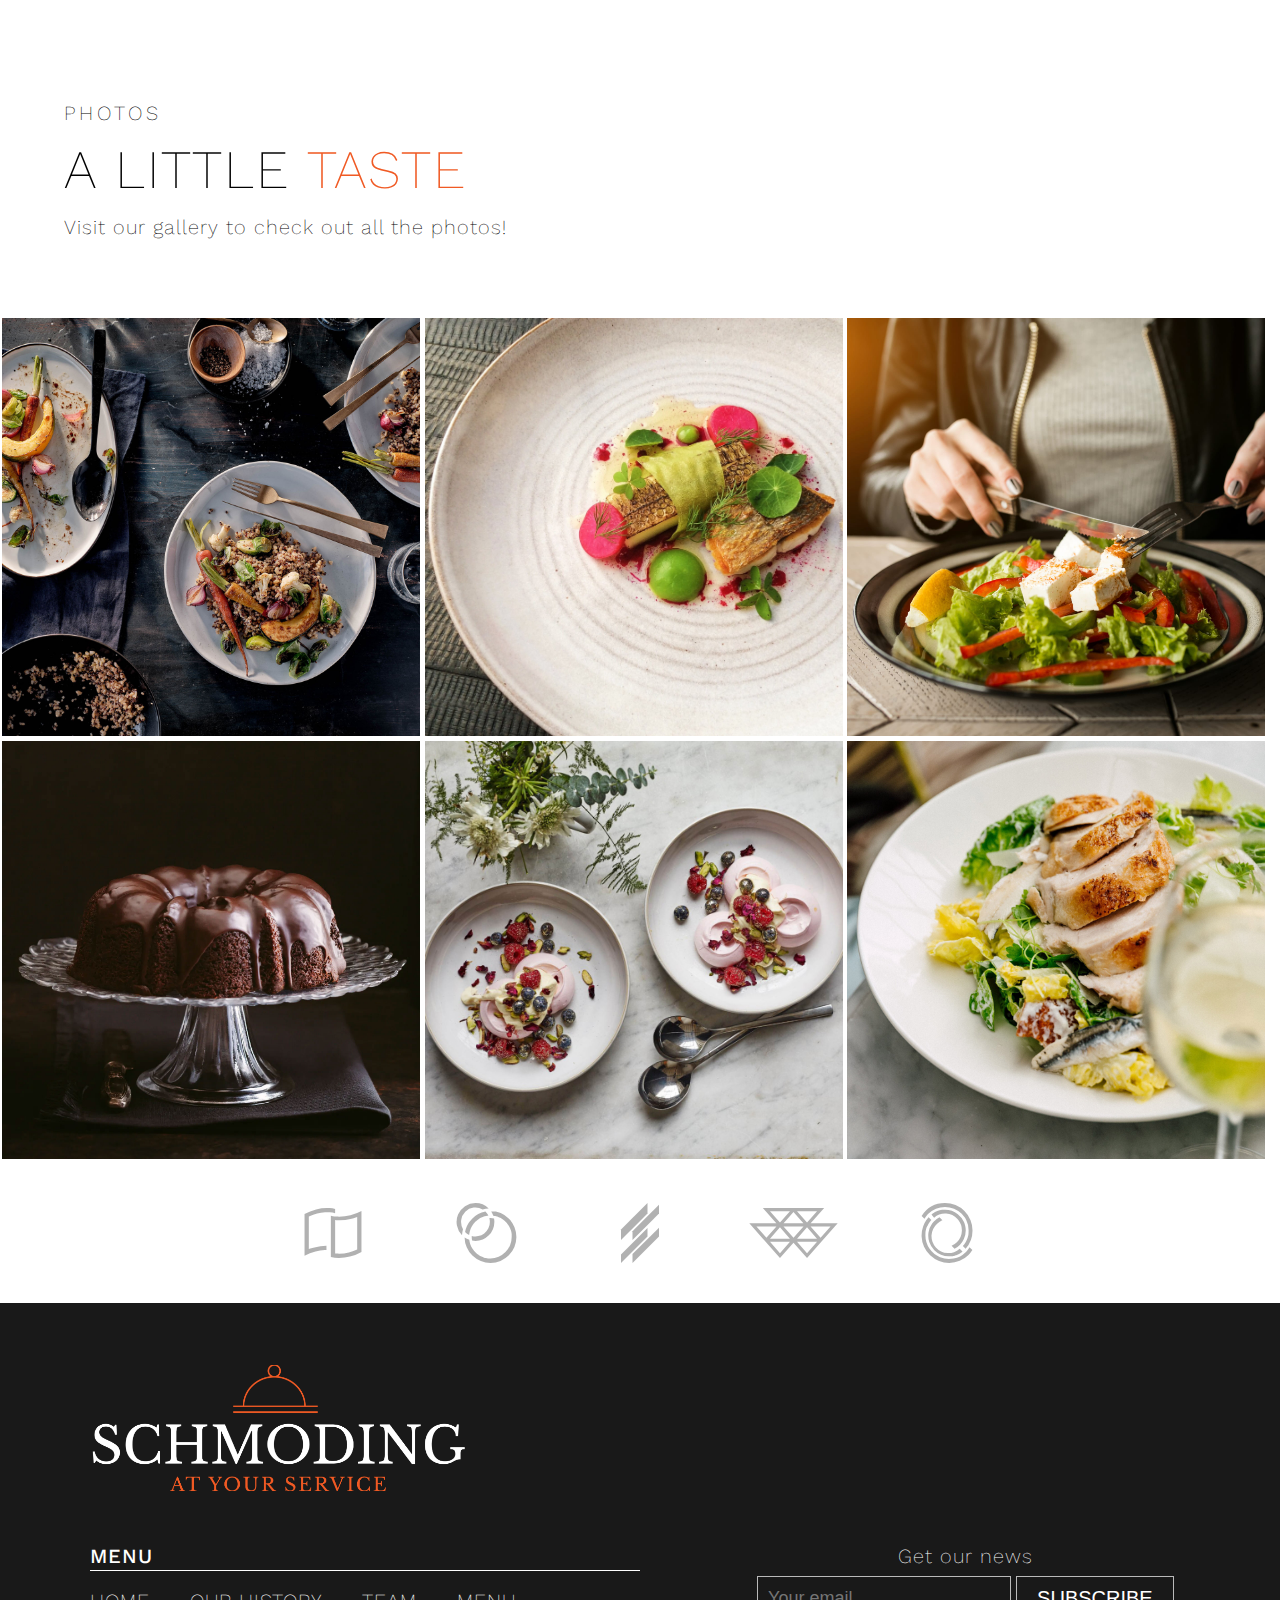
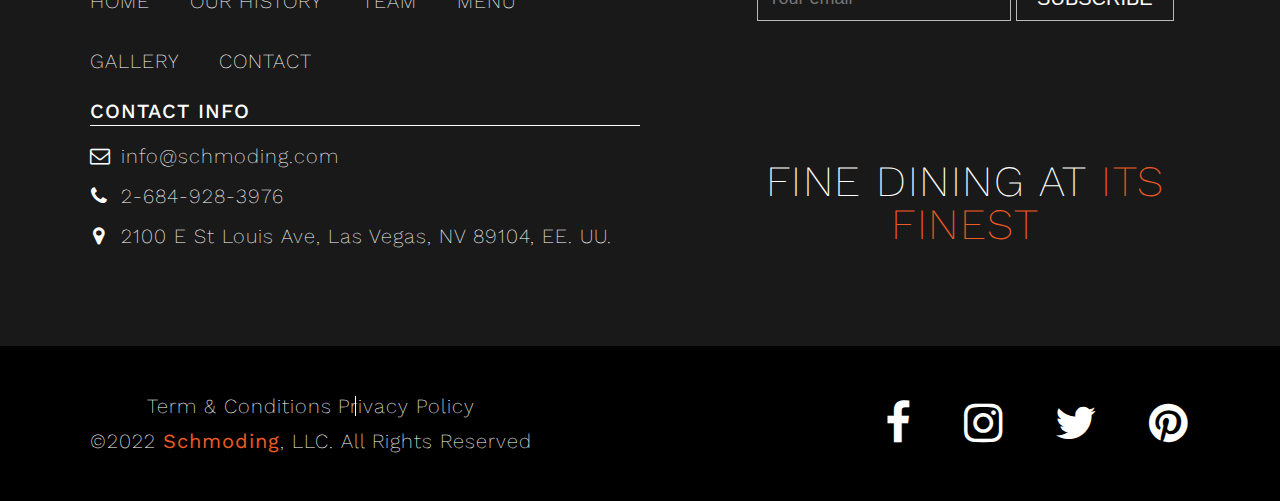
==== commit 78c2fa14: "menu + menu slider" ====
--- a/index.html
+++ b/index.html
@@ -124,20 +124,20 @@
             </div>
         </section>
 
-        <section class="home-gallery">
+        <section class="gallery">
             <div class="title">
                 <h4>photos</h4>
                 <h1>a little <span>taste</span></h1>
                 <p>Visit our gallery to check out all the photos!</p>
                 <a href="">full gallery</a>
             </div>
-            <div class="home-gallery-photos">
-                <div class="gallery-photo"></div>
-                <div class="gallery-photo"></div>
-                <div class="gallery-photo"></div>
-                <div class="gallery-photo"></div>
-                <div class="gallery-photo"></div>
-                <div class="gallery-photo"></div>
+            <div class="gallery-photos">
+                <div class="gallery-photo"><img src="imgs/home_imgs/gallery/gallery1.jpg" alt="buffet"></div>
+                <div class="gallery-photo"><img src="imgs/home_imgs/gallery/gallery2.jpg" alt="nice dish"></div>
+                <div class="gallery-photo"><img src="imgs/home_imgs/gallery/gallery3.jpg" alt="vegetarian plate"></div>
+                <div class="gallery-photo"><img src="imgs/home_imgs/gallery/gallery4.jpg" alt="wondeful dessert"></div>
+                <div class="gallery-photo"><img src="imgs/home_imgs/gallery/gallery5.jpg" alt="amazing dessert"></div>
+                <div class="gallery-photo"><img src="imgs/home_imgs/gallery/gallery6.jpg" alt="appetizing meat dish"></div>
             </div>
         </section>
 
--- a/css/generalStyles.css
+++ b/css/generalStyles.css
@@ -1,4 +1,4 @@
-@import url('https://fonts.googleapis.com/css2?family=Work+Sans:wght@300;400;500;600&display=swap');
+@import url('https://fonts.googleapis.com/css2?family=Libre+Baskerville&family=Work+Sans:wght@300;400;500;600&display=swap');
 :root{
     --main-color: white;
     --secondary-color: #F05A24;
@@ -20,7 +20,7 @@
     height: 100%;
     font-weight: 200;
     font-family: "Work Sans";
-    font-size: 4vw;
+    font-size: 3.7vw;
 }
 
 p{
@@ -31,7 +31,7 @@
 h1{
     letter-spacing: 0.035em;
     text-transform: uppercase;
-    font-size: 3em;
+    font-size: 2.7em;
 }
 
 h2{
@@ -57,6 +57,19 @@
     text-transform: uppercase;
     font-size: 1em;
     letter-spacing: 0.2em;
+}
+
+h5{
+    font-family: "Libre Baskerville";
+    text-transform: uppercase;
+    font-size: 2em;
+}
+
+h6{
+    font-family: "Libre Baskerville";
+    font-size: 1.5em;
+    line-height: 1.1;
+    margin-bottom: min(3vw, 20px);
 }
 
 span{
@@ -82,7 +95,11 @@
 
 .title p{
     width: 85%;
-    margin: 20px auto;
+    margin: min(5vw, 20px) auto;
+}
+
+.mobile-hidden{
+    display: none;
 }
 
 /* --------------------- Hero and nav section ---------------------*/
@@ -125,7 +142,7 @@
 
 .footer-logo{
     width: 100%;
-    height: min(10vw, 120px);
+    height: min(30vw, 120px);
 
     display: inline-block;
 
@@ -273,11 +290,7 @@
     text-align: center;
     padding: 30px 0;
     background-color: black;
-}
-
-.terms, .copyright{
-    width: 90%
-}
+}s
 
 .footer-bottom .terms{
     display: flex;
@@ -329,4 +342,27 @@
 
 .footer-bottom .social-media a:hover{
     color: var(--secondary-color);
+}
+
+/* --------------------- General Gallery section ---------------------*/
+.gallery-photos{
+    display: flex;
+    justify-content: flex-start;
+    flex-wrap: wrap;
+}
+
+.gallery-photos .gallery-photo{
+    transition: all .2s ease;
+    width: 100%;
+    margin: 1px 0;
+    text-align: center;
+}
+
+.gallery-photos .gallery-photo img{
+    width: 99%;
+}
+
+.gallery-photo:hover{
+    -webkit-filter: brightness(.5);
+    filter: brightness(.5);
 }--- a/css/index.css
+++ b/css/index.css
@@ -26,9 +26,9 @@
     text-align: center;
 
     position: absolute;
-    top: 60%;
+    top: 55%;
     left: 50%;
-    transform: translate(-50%, -60%);
+    transform: translate(-50%, -55%);
 
     color: white;
 }
@@ -250,72 +250,6 @@
     background-repeat: no-repeat;
 }
 
-/* --------------------- gallery section ---------------------*/
-.home-gallery{
-    background-color: var(--section-background);
-    padding: 77px 0;
-}
-
-.home-gallery .title a{
-    border: 1px solid var(--secondary-color);
-    color: var(--secondary-color);
-    margin-bottom: 20px;
-}
-
-.home-gallery .title a:hover{
-    background-color: var(--secondary-color);
-    color: white;
-}
-
-.home-gallery-photos{
-    display: flex;
-    flex-wrap: wrap;
-    justify-content: center;
-    align-items: center;
-    gap: .4vw;
-}
-
-.gallery-photo{
-    transition: filter .3s ease;
-    flex-basis: 98%;
-
-    padding-bottom: 98%;
-    margin: auto;
-
-    background-size: cover;
-    background-repeat: no-repeat;
-    background-position: center center;
-}
-
-.gallery-photo:hover{
-    -webkit-filter: brightness(.5);
-    filter: brightness(.5);
-}
-
-.gallery-photo:first-child{
-    background-image: url(../imgs/home_imgs/gallery/gallery1.jpg);
-}
-
-.gallery-photo:nth-child(2){
-    background-image: url(../imgs/home_imgs/gallery/gallery2.jpg);
-}
-
-.gallery-photo:nth-child(3){
-    background-image: url(../imgs/home_imgs/gallery/gallery3.jpg);
-}
-
-.gallery-photo:nth-child(4){
-    background-image: url(../imgs/home_imgs/gallery/gallery4.jpg);
-}
-
-.gallery-photo:nth-child(5){
-    background-image: url(../imgs/home_imgs/gallery/gallery5.jpg);
-}
-
-.gallery-photo:last-child{
-    background-image: url(../imgs/home_imgs/gallery/gallery6.jpg);
-}
-
 /* --------------------- partners section ---------------------*/
 .partners{
     padding: min(10vw, 40px) 0;
--- a/css/media-queries.css
+++ b/css/media-queries.css
@@ -1,14 +1,6 @@
 @media (min-width: 600px){
     body{
         font-size: 2.5vw;
-    }
-
-    /* vvvvvvvvvvvvvvvvvvvvvvvvvvvvvvvv HOME vvvvvvvvvvvvvvvvvvvvvvvvvvvvvvvv*/
-    .gallery-photo{
-        flex-basis: 48vw;
-
-        padding-bottom: 48vw;
-        margin: 0;
     }
 
     /* vvvvvvvvvvvvvvvvvvvvvvvvvvvvvvvv TEAM vvvvvvvvvvvvvvvvvvvvvvvvvvvvvvvv*/
@@ -37,19 +29,28 @@
         background-repeat: no-repeat;
     }
     
-    .title:not(.middle-band .title, .home-gallery .title, .local .title, .our-chef .title, .our-staff .title){
+    .title:not(.middle-band .title, .home-gallery .title, .local .title, .our-chef .title, .our-staff .title, .main-dishes .title, .tasting-menus .title){
         text-align: justify;
     }
 
     .title p{
-        width: 100%;
         max-width: 800px;
+        width: 100%;
+    }
+
+    .title:not(.middle-band .title, .home-gallery .title, .local .title, .our-chef .title, .our-staff .title, .main-dishes .title, .tasting-menus .title) p{
+        margin: 20px 0;
     }z
 
     h1{
         font-size: 3.5em;
         line-height: 1.2;
     }
+
+    .mobile-hidden{
+        display: block;
+    }
+
     /* vvvvvvvvvvvvvvvvvvvvvvvvvvvvvvvv HOME vvvvvvvvvvvvvvvvvvvvvvvvvvvvvvvv*/
     /* --------------------- Hero and nav section ---------------------*/
     .hero{
@@ -262,6 +263,13 @@
         transform: translateY(55px);
         background-image: url(../imgs/team_imgs/kitchen-half22.jpg);
     }
+
+
+    
+
+    .gallery-photos .gallery-photo{
+        width: 49.6%;
+    }
 }
 
 @media (min-width: 1230px){
@@ -372,18 +380,6 @@
 
     .local-row:first-child .local-img, .local-row:last-child .local-img{
         flex: 1.5;
-    }
-
-    /* --------------------- Home gallery section ---------------------*/
-    .home-gallery{
-        padding: 200px 0;
-    }
-
-    .gallery-photo{
-        flex-basis: 32.6vw;
-
-        padding-bottom: 32.6vw;
-        margin: 0;
     }
 
     /* --------------------- Footer section ---------------------*/
@@ -536,6 +532,30 @@
     .group-row:last-child .group-img{
         margin-left: auto;
     }
+
+    /* vvvvvvvvvvvvvvvvvvvvvvvvvvvvvvvv MENU vvvvvvvvvvvvvvvvvvvvvvvvvvvvvvvv*/
+    /* --------------------- Main dishes section ---------------------*/
+    .main-dishes{
+        padding: 200px 0;
+    }
+
+    .main-dishes-content .top{
+        gap: 150px;
+    }
+
+    /* --------------------- Tasting Menus section ---------------------*/
+    .tasting-menus{
+        padding: 200px 0;
+    }
+
+    /* --------------------- Menu Gallery section ---------------------*/
+    .menu-gallery{
+        padding: 200px 0;
+    }
+
+    .gallery-photos .gallery-photo{
+        width: 33%;
+    }
 }
 
 @media (min-width: 1600px){
@@ -569,4 +589,7 @@
     .group-row .group-text {
         padding: 0 7%;
     }
+
+    /* vvvvvvvvvvvvvvvvvvvvvvvvvvvvvvvv MENU vvvvvvvvvvvvvvvvvvvvvvvvvvvvvvvv*/
+    /* --------------------- Tasting Menus section ---------------------*/
 }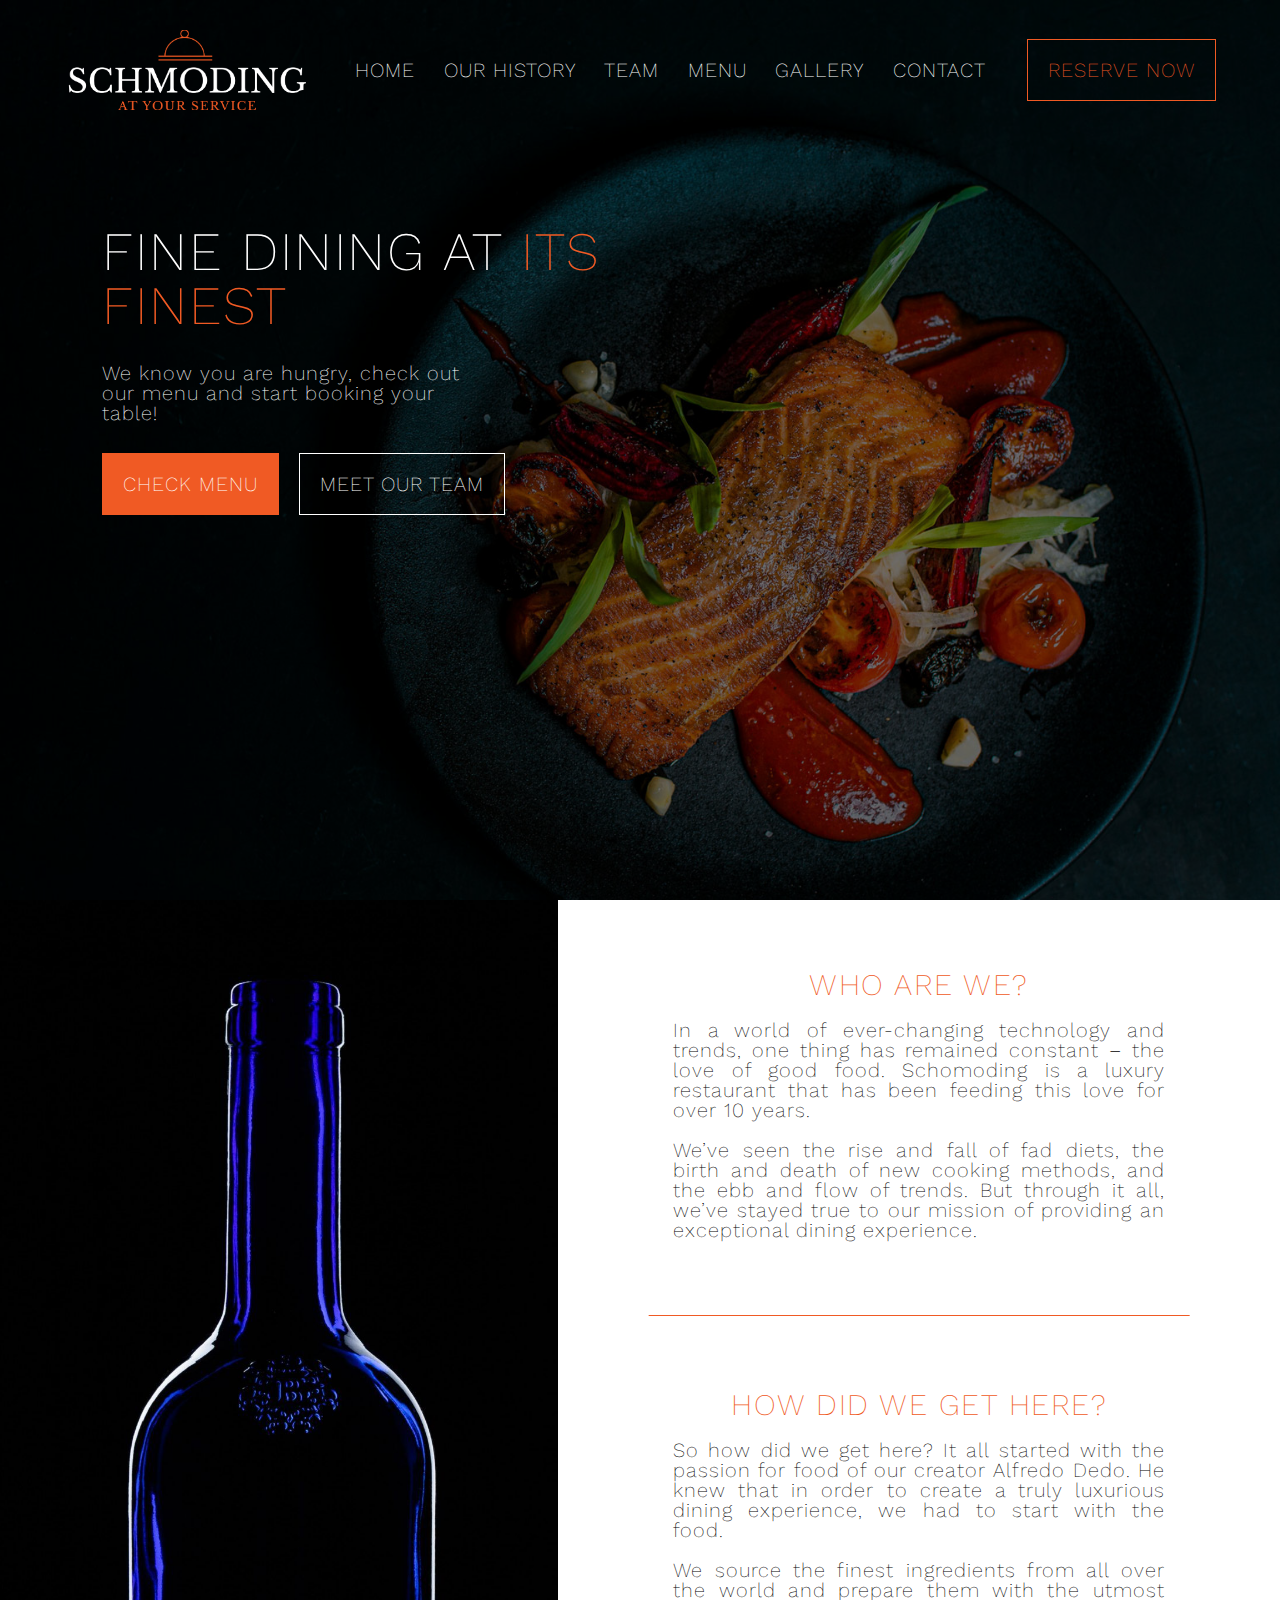
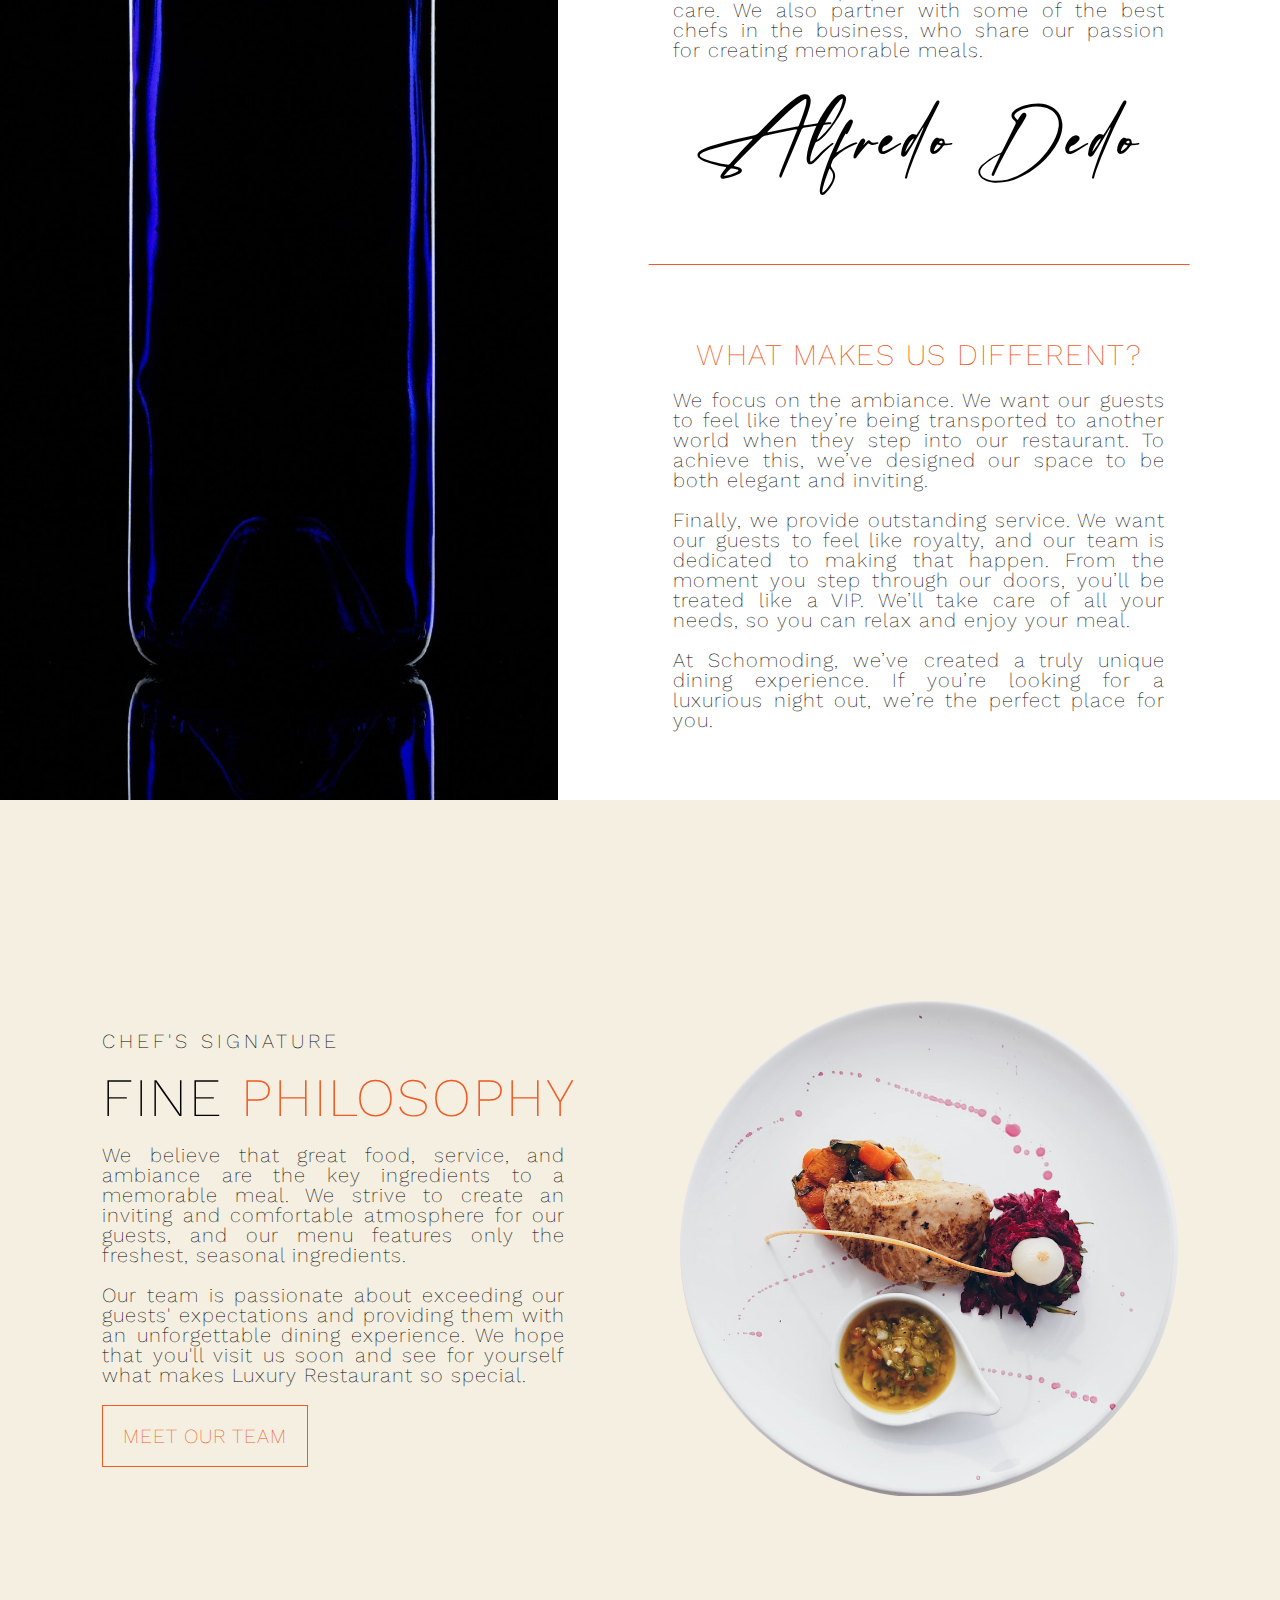
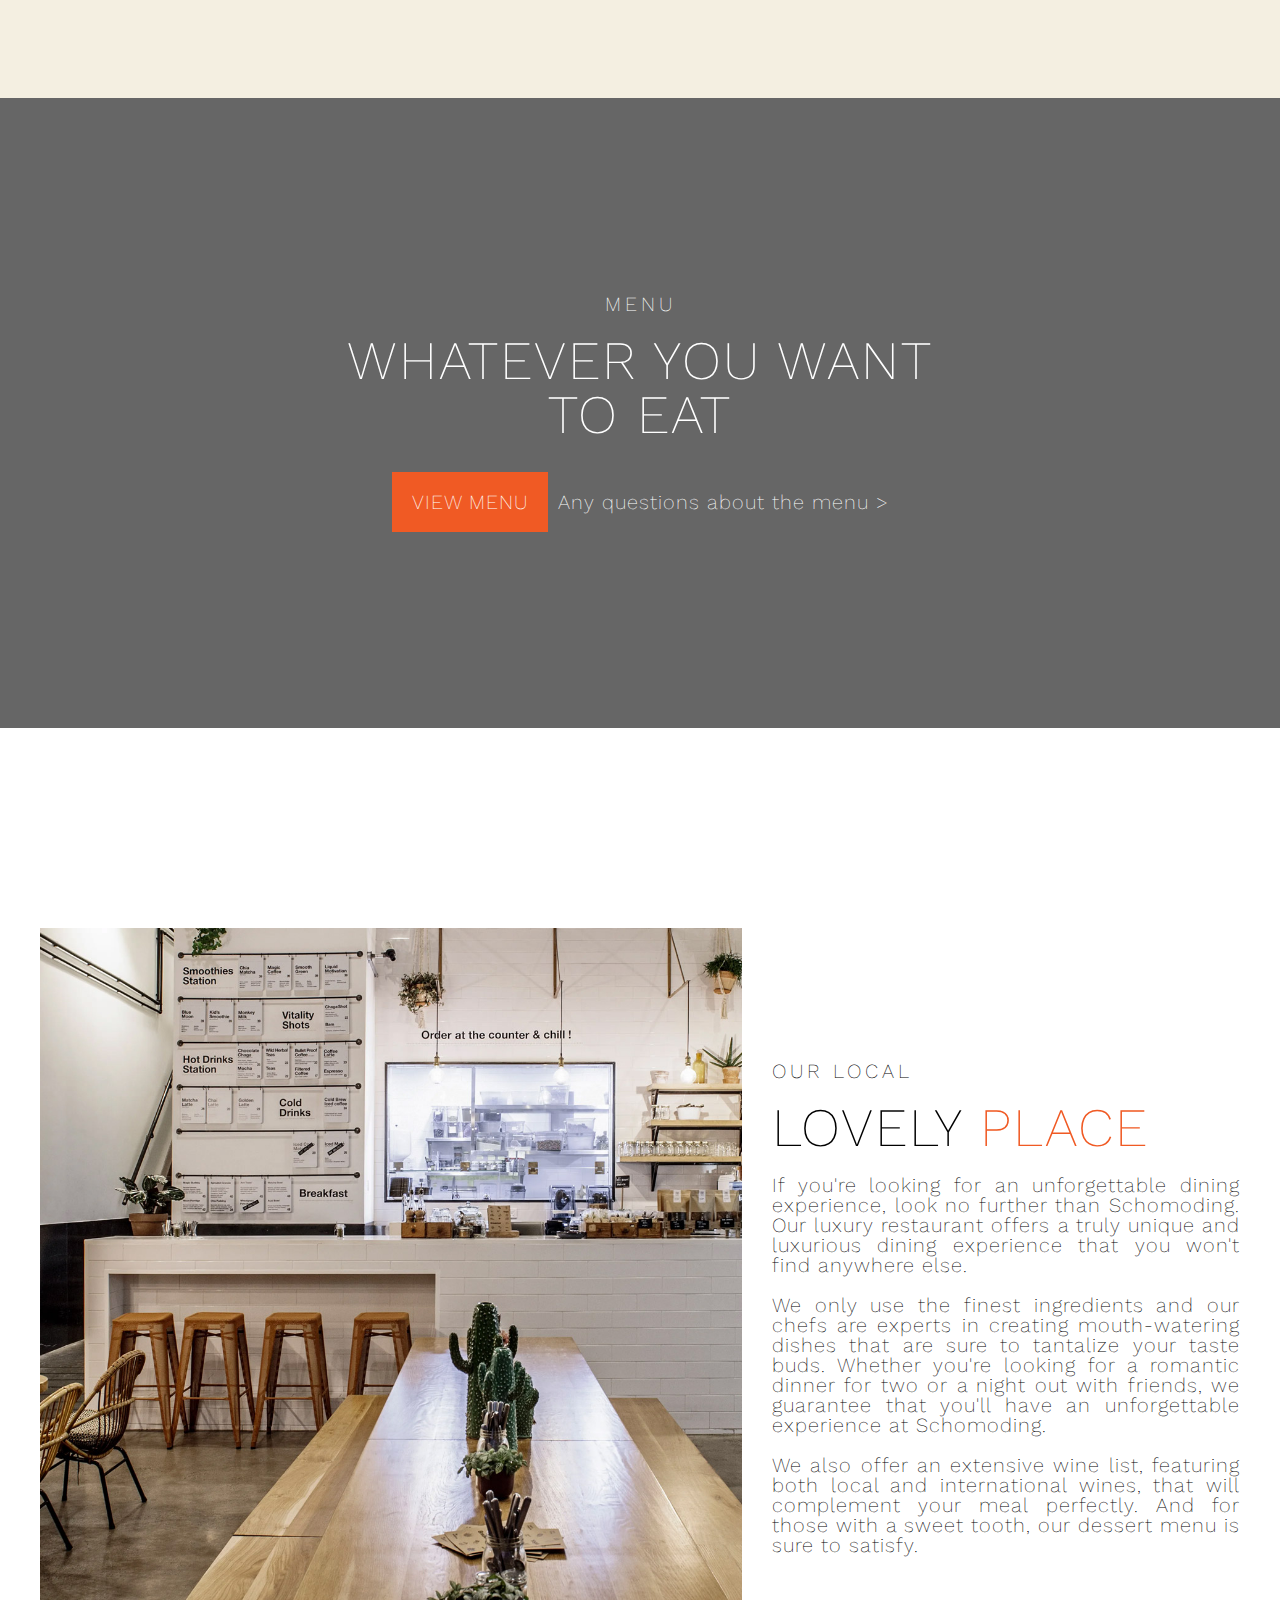
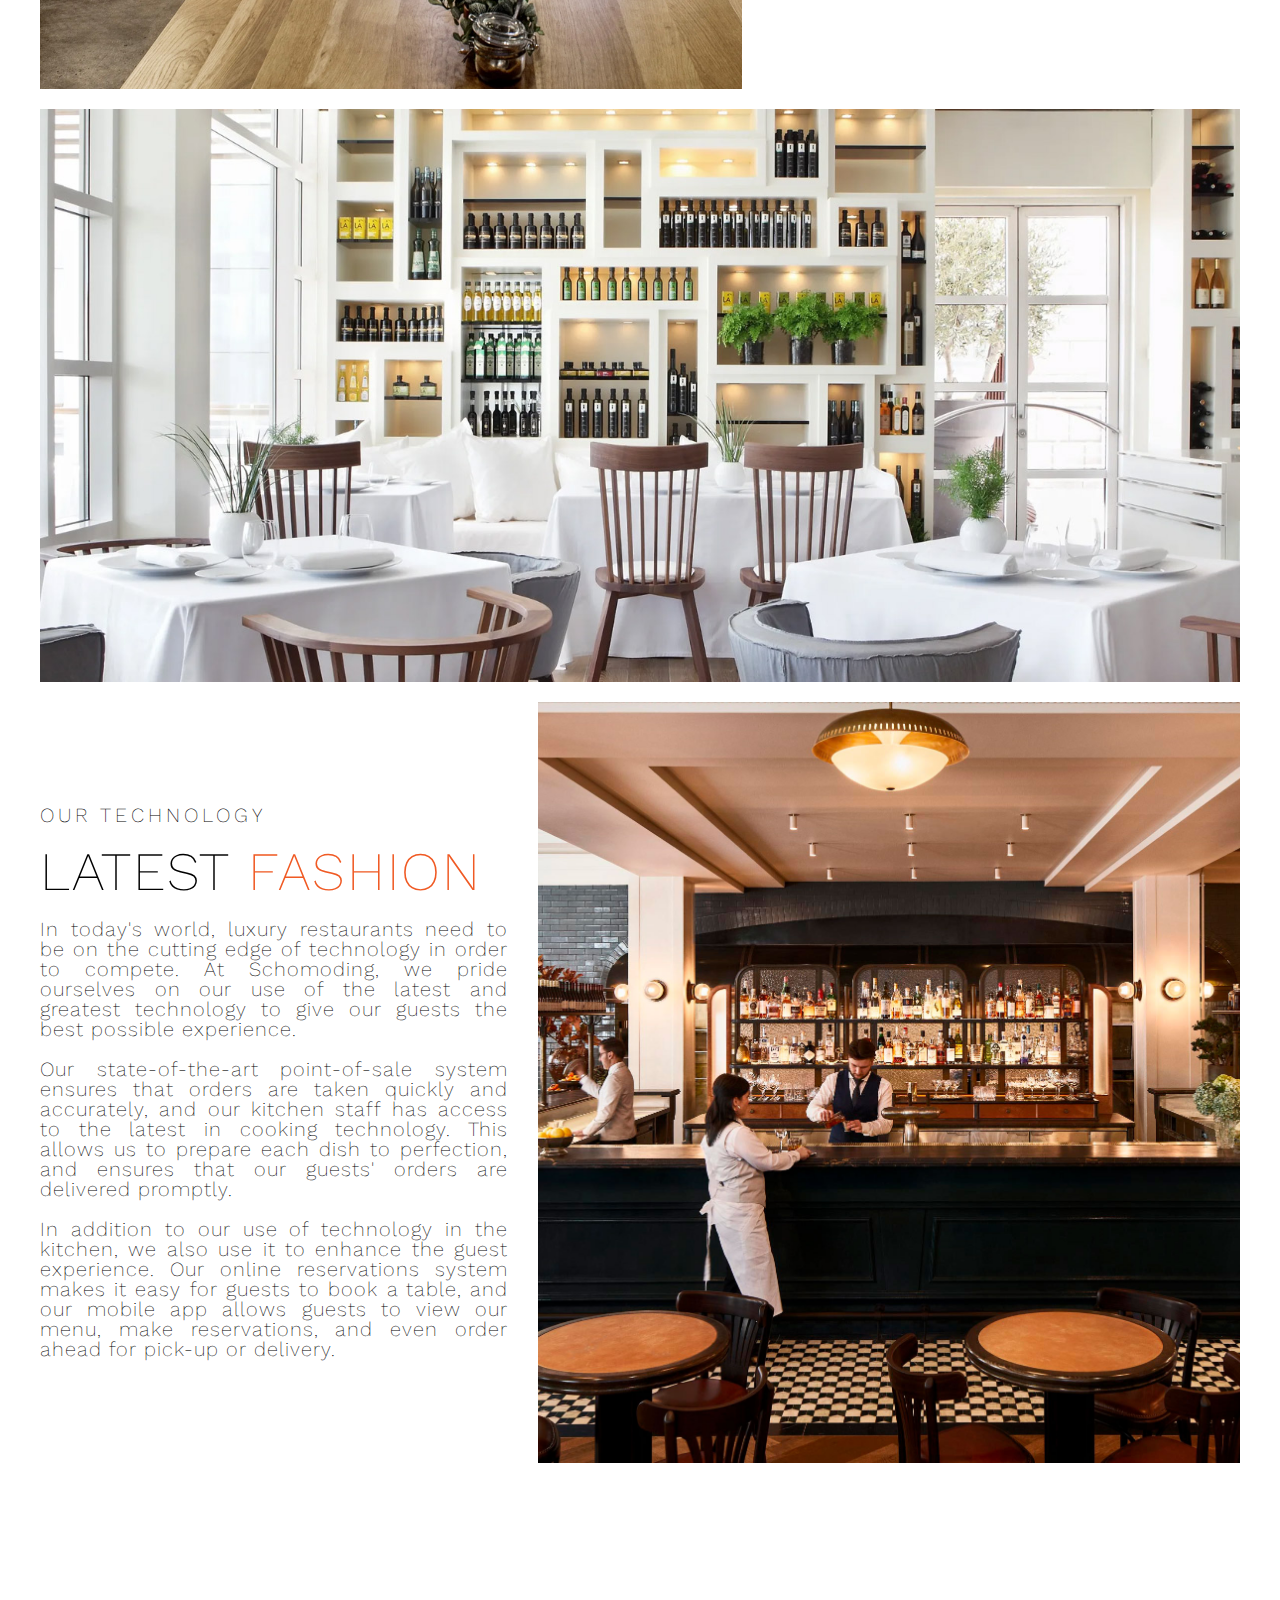
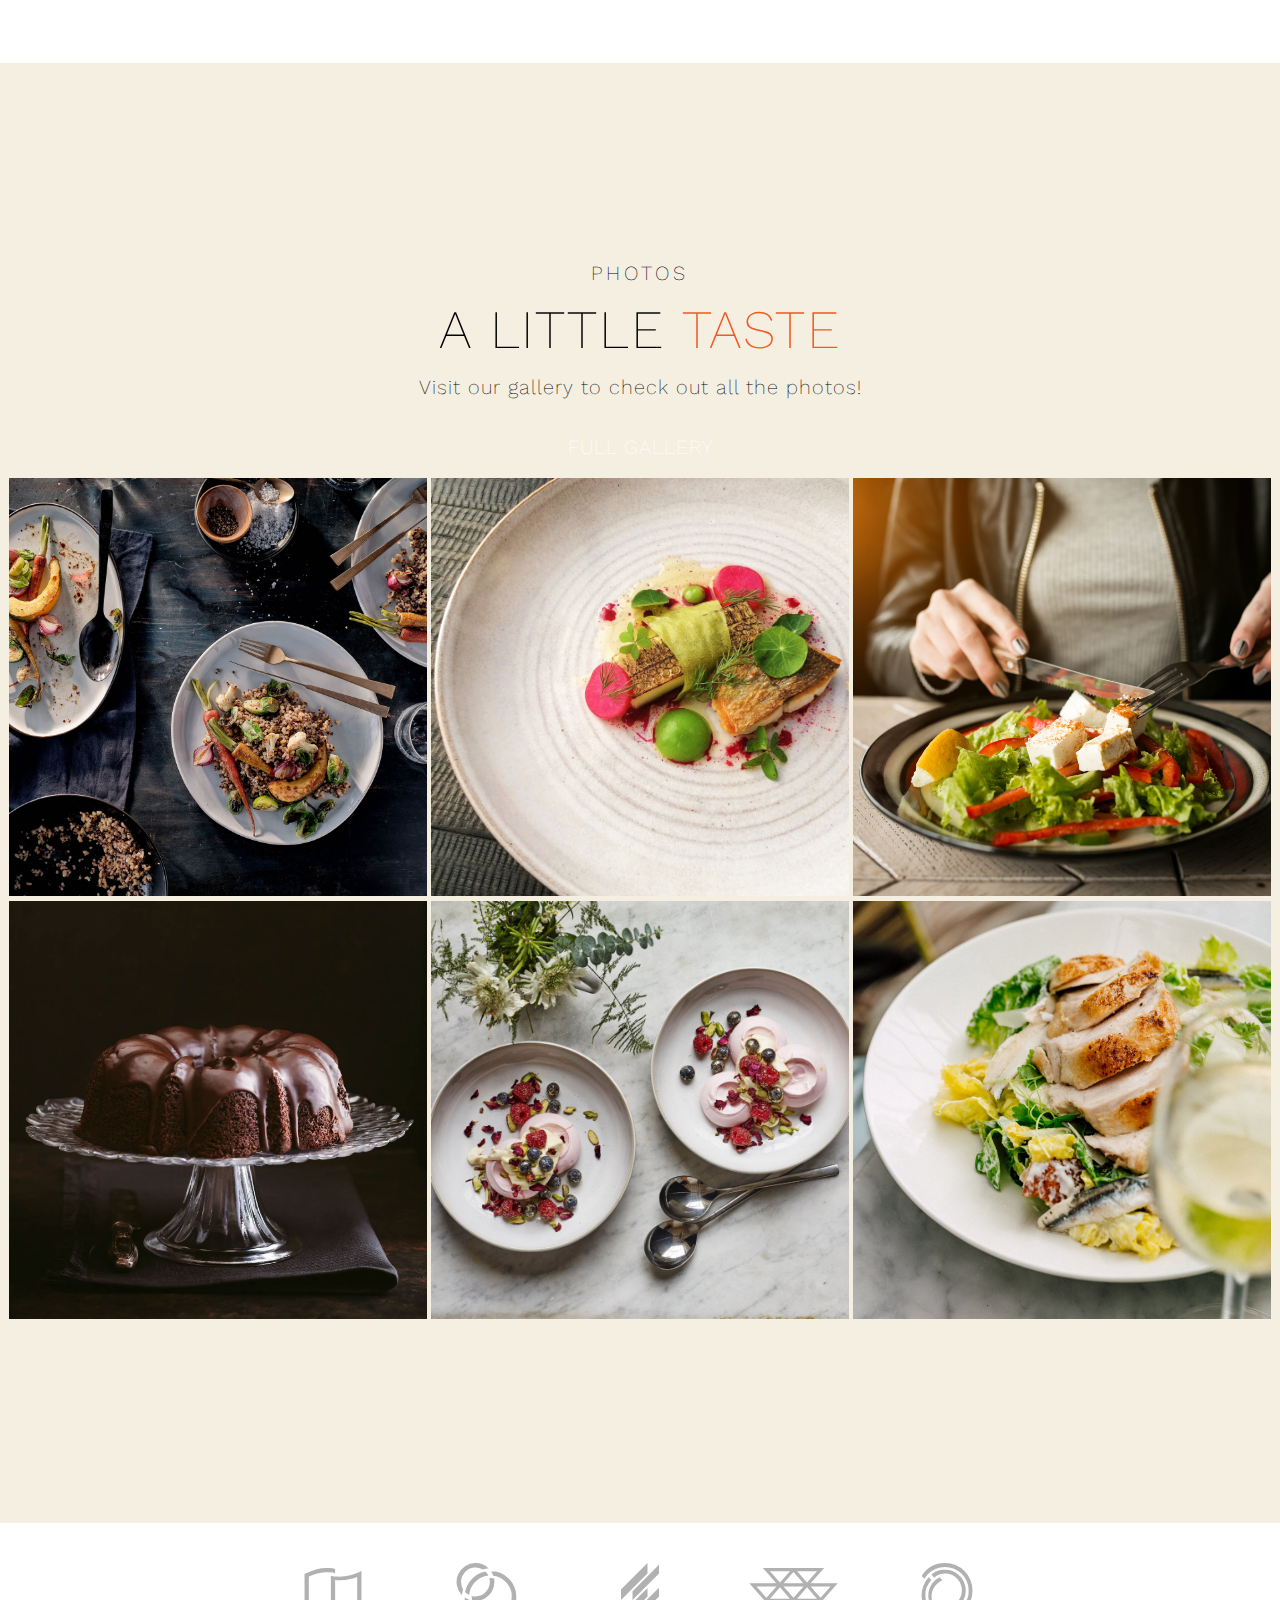
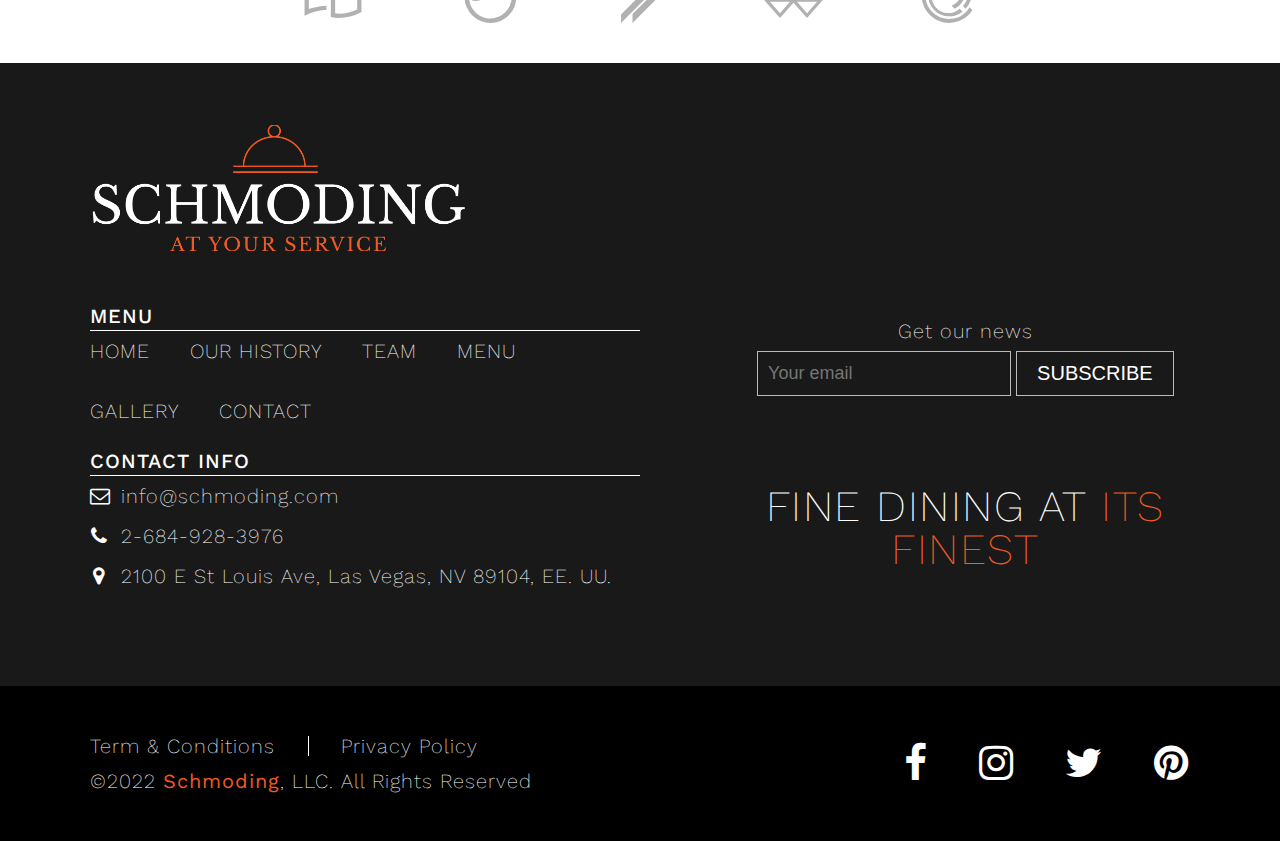
==== commit 82a41693: "contact start" ====
--- a/index.html
+++ b/index.html
@@ -17,7 +17,7 @@
             <div class="hero-filter"></div>
             <nav>
                 <div class="logo">
-                    <div class="logo-img"></div>
+                    <a href=""><div class="logo-img"></div></a>
                 </div>
                 <ul class="nav-menu">
                     <li><a href="">Home</a></li>
@@ -43,26 +43,26 @@
 
         <section class="our-history" id="our-history">
             <div class="history-left">
+
+            </div>
+            <div class="history-right">
                 <div class="history-text">
                     <h2>who are we?</h2>
-                    <p>We are a restaurant that offers an upscale dining experience. We offer a variety of gourmet dishes that are made with only the finest ingredients.<br><br>
-                        We also offer an extensive wine list that features both domestic and international wines. Our goal is to provide our guests with a truly memorable dining experience.
-                    </p>
+                    <p>In a world of ever-changing technology and trends, one thing has remained constant – the love of good food. Schomoding is a luxury restaurant that has been feeding this love for over 10 years.<br><br>
+                        We’ve seen the rise and fall of fad diets, the birth and death of new cooking methods, and the ebb and flow of trends. But through it all, we’ve stayed true to our mission of providing an exceptional dining experience.</p>
+                </div>
+                <div class="history-text">
+                    <h2>how did we get here?</h2>
+                    <p>So how did we get here? It all started with the passion for food of our creator Alfredo Dedo. He knew that in order to create a truly luxurious dining experience, we had to start with the food.<br><br>
+
+                        We source the finest ingredients from all over the world and prepare them with the utmost care. We also partner with some of the best chefs in the business, who share our passion for creating memorable meals.</p>
+                    <p class="signature">Alfredo Dedo</p>
                 </div>
                 <div class="history-text">
                     <h2>what makes us different?</h2>
-                    <p>What makes us different from other restaurants is our commitment to quality. We use only the freshest ingredients and cook all of our food to order. Our menu features a wide selection of seafood, steak, and poultry entrees.<br><br>
-                         We also have a full bar, so you can enjoy a drink with your meal. We're sure you'll enjoy your time at our restaurant!
-                    </p>
-                </div>
-            </div>
-            <div class="history-right">
-                <div class="history-text">
-                    <h2>how did we get here?</h2>
-                    <p>We've been in the restaurant business for over 20 years. Alfredo Dedo started out as a small mom and pop shop and have since grown into a full-fledged restaurant.<br><br> 
-                        We've always been dedicated to providing our customers with the best possible experience, and that's how we've ended up where we are today.
-                    </p>
-                    <p class="signature">Alfredo Dedo</p>
+                    <p>We focus on the ambiance. We want our guests to feel like they’re being transported to another world when they step into our restaurant. To achieve this, we’ve designed our space to be both elegant and inviting.<br><br>
+                        Finally, we provide outstanding service. We want our guests to feel like royalty, and our team is dedicated to making that happen. From the moment you step through our doors, you’ll be treated like a VIP. We’ll take care of all your needs, so you can relax and enjoy your meal.<br><br>
+                        At Schomoding, we’ve created a truly unique dining experience. If you’re looking for a luxurious night out, we’re the perfect place for you.</p>
                 </div>
             </div>
         </section>
@@ -100,9 +100,9 @@
                 <div class="title">
                     <h4>our local</h4>
                     <h1>lovely <span>place</span></h1>
-                    <p>if you're looking for a luxurious dining experience, look no further than our local restaurant. From the moment you step through the door, you'll be greeted by our friendly and attentive staff.<br><br>
-                         We offer a wide variety of delicious food and drink options, all of which are sure to please even the most discerning palate.
-                    </p>
+                    <p>If you're looking for an unforgettable dining experience, look no further than Schomoding. Our luxury restaurant offers a truly unique and luxurious dining experience that you won't find anywhere else.<br><br> 
+                        We only use the finest ingredients and our chefs are experts in creating mouth-watering dishes that are sure to tantalize your taste buds. Whether you're looking for a romantic dinner for two or a night out with friends, we guarantee that you'll have an unforgettable experience at Schomoding.<br><br> 
+                        We also offer an extensive wine list, featuring both local and international wines, that will complement your meal perfectly. And for those with a sweet tooth, our dessert menu is sure to satisfy. </p>
                 </div>
             </div>
 
@@ -114,9 +114,9 @@
                 <div class="title">
                     <h4>our technology</h4>
                     <h1>latest <span>fashion</span></h1>
-                    <p>Our restaurant offers the latest in dining technology, from our sleek and modern décor to our innovative menu options. Our state-of-the-art kitchen is equipped with the latest in cooking technology, allowing our chefs to create culinary masterpieces.<br><br>
-                        Our dining room is equipped with table-side entertainment systems, so you can enjoy your meal while watching your favorite show or movie.
-                    </p>
+                    <p>In today's world, luxury restaurants need to be on the cutting edge of technology in order to compete. At Schomoding, we pride ourselves on our use of the latest and greatest technology to give our guests the best possible experience.<br><br> 
+                        Our state-of-the-art point-of-sale system ensures that orders are taken quickly and accurately, and our kitchen staff has access to the latest in cooking technology. This allows us to prepare each dish to perfection, and ensures that our guests' orders are delivered promptly.<br><br> 
+                        In addition to our use of technology in the kitchen, we also use it to enhance the guest experience. Our online reservations system makes it easy for guests to book a table, and our mobile app allows guests to view our menu, make reservations, and even order ahead for pick-up or delivery.</p>
                 </div>
                 <div class="local-img">
 
@@ -124,7 +124,7 @@
             </div>
         </section>
 
-        <section class="gallery">
+        <section class="gallery home-gallery">
             <div class="title">
                 <h4>photos</h4>
                 <h1>a little <span>taste</span></h1>
--- a/css/generalStyles.css
+++ b/css/generalStyles.css
@@ -35,7 +35,7 @@
 }
 
 h2{
-    margin-bottom: 20px;
+    margin-bottom: min(5vw, 20px);
     text-align: center;
     font-size: 1.5em;
     letter-spacing: 0.05em;
@@ -114,6 +114,11 @@
     justify-content: space-between;
 }
 
+.logo a{
+    padding: 0;
+    height: 100%;
+}
+
 .logo-img{
     width: min(70vw, 150px);
     height: 100%;
@@ -207,19 +212,12 @@
     color: black;
 }
 
-.footer-top-left{
-    display: flex;
-    flex-direction: column;
-    justify-content: space-around;
-    flex-wrap: wrap;
-}
-
 .footer-row-title{
     text-transform: uppercase;
     position: relative;
     padding-bottom: 5px;
     font-weight: 500;
-    margin-bottom: 20px;
+    margin-bottom: 10px;
 }
 
 .footer-row-title::before{
@@ -307,7 +305,7 @@
     position: absolute;
     height: 100%;
     border-right: 1px solid var(--main-color);
-    right: -24px;
+    right: -34px;
 }
 
 .footer-bottom a{
@@ -330,10 +328,6 @@
     text-align: center;
 }
 
-.footer-bottom-text > *{
-    margin: auto;
-}
-
 .footer-bottom .social-media{
     display: flex;
     gap: min(8vw, 30px);
@@ -344,10 +338,19 @@
     color: var(--secondary-color);
 }
 
+.terms{
+    display: flex;
+    justify-content: center;
+    gap: 15%;
+}
+
 /* --------------------- General Gallery section ---------------------*/
+.gallery{
+    padding: 77px 0;
+}
 .gallery-photos{
     display: flex;
-    justify-content: flex-start;
+    justify-content: center;
     flex-wrap: wrap;
 }
 
--- a/css/index.css
+++ b/css/index.css
@@ -65,7 +65,7 @@
 
 /* --------------------- Our history section ---------------------*/
 .our-history{
-    padding: 77px 0;
+    padding: min(20vw, 77px) 0;
 }
 
 .our-history p{
@@ -74,7 +74,13 @@
 
 .history-text{
     width: 90%;
-    margin: 0 auto 60px auto;
+    margin: 0 auto min(5vw, 60px) auto;
+}
+
+.history-right{
+    display: flex;
+    flex-direction: column;
+    gap: min(10vw, 150px);
 }
 
 .history-right .history-text{
@@ -82,7 +88,7 @@
 }
 
 .our-history .signature{
-    margin-top: 50px;
+    margin-top: min(10vw, 50px);
     font-size: 4em;
     font-family: signature-home;
     text-align: center;
@@ -90,8 +96,12 @@
 
 /* --------------------- Chef signature section ---------------------*/
 .chef-signature{
-    padding: 77px 0;
+    padding: min(20vw, 77px) 0;
     background-color: var(--section-background);
+}
+
+.chef-signature .title p{
+    text-align: justify;
 }
 
 .chef-signature p{
@@ -130,7 +140,7 @@
 
     position: relative;
     width: 100%;
-    height: 50vh;
+    height: min(100vw, 50vh);
 
     background-image: url(../imgs/home_imgs/middle-img.jpg);
     background-size: cover;
@@ -154,7 +164,7 @@
 }
 
 .middle-band .title h1{
-    margin-bottom: 30px;
+    margin-bottom: min(5vw, 30px);
 }
 
 .middle-band-buttons{
@@ -199,8 +209,11 @@
 
 /* --------------------- Local section ---------------------*/
 .local{
-
     padding: 77px 0;
+}
+
+.local .title p{
+    text-align: justify;
 }
 
 .local-row{
@@ -218,7 +231,7 @@
 }
 
 .local-row .title p{
-    width: 80%;
+    width: 90%;
     margin-bottom: 0;
 }
 
@@ -249,6 +262,10 @@
     background-position: center center;
     background-repeat: no-repeat;
 }
+/* --------------------- Home gallery section ---------------------*/
+.home-gallery{
+    background-color: var(--section-background);
+}
 
 /* --------------------- partners section ---------------------*/
 .partners{
--- a/css/media-queries.css
+++ b/css/media-queries.css
@@ -21,6 +21,7 @@
     }
     
     .logo-img{
+        cursor: pointer;
         width: min(70vw, 200px);
         height: 100%;
         background-image: url(../imgs/home_imgs/logo.png);
@@ -29,7 +30,7 @@
         background-repeat: no-repeat;
     }
     
-    .title:not(.middle-band .title, .home-gallery .title, .local .title, .our-chef .title, .our-staff .title, .main-dishes .title, .tasting-menus .title){
+    .title:not(.middle-band .title, .gallery .title, .local .title, .our-chef .title, .our-staff .title, .main-dishes .title, .tasting-menus .title, .contact-form .title, .reservations .title){
         text-align: justify;
     }
 
@@ -38,7 +39,7 @@
         width: 100%;
     }
 
-    .title:not(.middle-band .title, .home-gallery .title, .local .title, .our-chef .title, .our-staff .title, .main-dishes .title, .tasting-menus .title) p{
+    .title:not(.middle-band .title, .gallery .title, .local .title, .our-chef .title, .our-staff .title, .main-dishes .title, .tasting-menus .title) p{
         margin: 20px 0;
     }z
 
@@ -99,12 +100,15 @@
         flex: 1;
     }
 
+    .history-right{
+        display: flex;
+        flex-direction: column;
+        gap: 150px;
+        flex: 1.5;
+    }
+
     .history-left{
-        color: white;
-        display: flex;
-        flex-direction: column;
-        gap: 770px;
-
+        height: 1500px;
         background-image: url(../imgs/home_imgs/our-history.jpg);
         background-size: cover;
         background-position: center center;
@@ -119,28 +123,29 @@
         margin-bottom: 115px;
     }
 
-    .history-right::before, .history-right::after{
+    .history-text{
+        position: relative;
+        width: 100%;
+    }
+
+    .history-text:nth-child(2)::before, .history-text:nth-child(2)::after{
         content: "";
         position: absolute;
         left: 50%;
         transform: translateX(-50%);
 
-        width: 80%;
+        width: 100%;
         height: 1px;
 
         background-color: var(--secondary-color);
     }
 
-    .history-right::before{
-        top: -300px;
-    }
-
-    .history-right::after{
-        bottom: -300px;
-    }
-
-    .history-text{
-        width: 100%;
+    .history-text:nth-child(2)::before{
+        top: -75px;
+    }
+
+    .history-text:nth-child(2)::after{
+        bottom: -75px;
     }
 
     /* --------------------- Chef signature section ---------------------*/
@@ -265,13 +270,16 @@
     }
 
 
-    
+     /* vvvvvvvvvvvvvvvvvvvvvvvvvvvvvvvv MENU vvvvvvvvvvvvvvvvvvvvvvvvvvvvvvvv*/
 
     .gallery-photos .gallery-photo{
         width: 49.6%;
     }
+
+    .menu{
+        transition: left 1s ease;
+    }
 }
-
 @media (min-width: 1230px){
     /* --------------------- Hero and nav section ---------------------*/
     nav{
@@ -323,10 +331,22 @@
     .legend-buttons{
         justify-content: flex-start;
     }
+
+    .gallery{
+        padding: 200px 0;
+    }
+        
+    .gallery-photos .gallery-photo{
+        width: 33%;
+    }
     
     /* --------------------- Our history section ---------------------*/
     .history-left, .history-right{
-        padding: 0 7%;
+        padding: 0 9%;
+    }
+
+    .history-text:nth-child(2)::before, .history-text:nth-child(2)::after{
+        width: 110%;
     }
 
     /* --------------------- Chef signature section ---------------------*/
@@ -354,7 +374,7 @@
         flex-direction: column;
         gap: 20px;
 
-        padding: 200px 100px;
+        padding: 200px 40px;
     }
 
     .local-row .title{
@@ -367,15 +387,17 @@
     }
 
     .local-row:first-child .title{
-        padding-left: 4%;
+        padding-left: 2.5%;
     }
 
     .local-row:last-child .title{
-        padding-right: 4%;
+        padding-right: 2.5%;
     }
 
     .local-row .title p{
         width: 100%;
+        margin: 20px 0;
+        margin-bottom: 0;
     }
 
     .local-row:first-child .local-img, .local-row:last-child .local-img{
@@ -413,7 +435,7 @@
     .footer-top-right-content{
         box-sizing: border-box;
         width: 450px;
-        height: 300px;
+        height: 250px;
         display: flex;
 
         flex-direction: column;
@@ -446,7 +468,7 @@
     }
 
     .footer-bottom .social-media{
-        font-size: 45px;
+        font-size: 40px;
         gap: 50px;
     }
 
@@ -490,47 +512,16 @@
         height: unset;
         width: min(50vw, 783px);
     }
+
     /* --------------------- Staff section ---------------------*/
-    .our-staff{
-        padding: 200px 0;
-    }
-
-    .staff-group-imgs{
-        padding: 0 100px;
-    }
-
-    .group-row{
-        display: flex;
-        align-items: center;
-        align-content: center;
-    }
-
-    .group-row > .group-img{
-        flex: 1.5;
-    }
-
     .group-row .group-text{
         flex: 1;
         text-align: justify;
-        padding: 0 3%;
+        padding: 150px 15%;
     }
 
     .staff-group-imgs .group-img{
-        transition: filter .5s ease;
-        width: 55%;
-    }
-
-    .staff-group-imgs .group-img:hover{
-        -webkit-filter: brightness(.5);
-        filter: brightness(.5);
-    }
-
-    .group-row:nth-child(2) .group-img{
-        width: 100%;
-    }
-    
-    .group-row:last-child .group-img{
-        margin-left: auto;
+        background-position-y: top;
     }
 
     /* vvvvvvvvvvvvvvvvvvvvvvvvvvvvvvvv MENU vvvvvvvvvvvvvvvvvvvvvvvvvvvvvvvv*/
@@ -548,17 +539,68 @@
         padding: 200px 0;
     }
 
-    /* --------------------- Menu Gallery section ---------------------*/
-    .menu-gallery{
+    /* vvvvvvvvvvvvvvvvvvvvvvvvvvvvvvvv CONTACT vvvvvvvvvvvvvvvvvvvvvvvvvvvvvvvv*/
+    /* --------------------- Contact Form section ---------------------*/
+    .contact-form{
+        padding: 200px 0 0 0;
+    }
+
+    .contact-form-content{
+        box-shadow: 0px 0px 40px rgba(0, 0, 0, .2);
+        display: flex;
+        width: 70%;
+        margin: 80px auto 90px auto;
+    }
+
+    .contact-form-content form{
+        padding: 80px 80px;
+    }
+
+    .contact-form-right{
+        display: block;
+        padding: 50px 50px;
+        position: relative;
+        background-color: aquamarine;
+        background-image: url(../test.jpg);
+        background-size: cover;
+        background-repeat: no-repeat;
+        background-position: center bottom;
+    }
+    
+    .contact-form-right p{
+        color: white;
+        font-family: "Libre Baskerville";
+        font-size: 2.6em;
+    }
+    
+    .form-social-media{
+        bottom: 50px;
+        display: flex;
+        flex-wrap: wrap;
+        position: absolute;
+        align-items: flex-end;
+        gap: 40px;
+        align-content: flex-end;
+        font-size: 2.2em;
+    }
+    
+    .form-social-media a{
+        padding: 0;
+    }
+
+    /* --------------------- Reservation Interface section ---------------------*/
+    .reservations{
         padding: 200px 0;
     }
-
-    .gallery-photos .gallery-photo{
-        width: 33%;
-    }
 }
 
 @media (min-width: 1600px){
+    /* vvvvvvvvvvvvvvvvvvvvvvvvvvvvvvvv HOME vvvvvvvvvvvvvvvvvvvvvvvvvvvvvvvv*/
+    /* --------------------- local section ---------------------*/
+    .local{
+        padding: 200px 100px;
+    }
+
     /* vvvvvvvvvvvvvvvvvvvvvvvvvvvvvvvv TEAM vvvvvvvvvvvvvvvvvvvvvvvvvvvvvvvv*/
     /* --------------------- Chef section ---------------------*/
     .our-chef{
@@ -590,6 +632,52 @@
         padding: 0 7%;
     }
 
+    .our-staff{
+        padding: 200px 0;
+    }
+
+    .our-staff .title p{
+        margin: 20px auto 0 auto;
+    }
+
+    .staff-group-imgs{
+        padding: 0 100px;
+    }
+
+    .group-row{
+        display: flex;
+        align-items: center;
+        align-content: center;
+    }
+
+    .group-row > .group-img{
+        flex: 1.5;
+    }
+
+    .group-row .group-text{
+        flex: 1;
+        text-align: justify;
+        padding: 0 2%;
+    }
+
+    .staff-group-imgs .group-img{
+        transition: filter .5s ease;
+        width: 55%;
+    }
+
+    .staff-group-imgs .group-img:hover{
+        -webkit-filter: brightness(.5);
+        filter: brightness(.5);
+    }
+
+    .group-row:nth-child(2) .group-img{
+        width: 100%;
+    }
+    
+    .group-row:last-child .group-img{
+        margin-left: auto;
+    }
+
     /* vvvvvvvvvvvvvvvvvvvvvvvvvvvvvvvv MENU vvvvvvvvvvvvvvvvvvvvvvvvvvvvvvvv*/
     /* --------------------- Tasting Menus section ---------------------*/
 }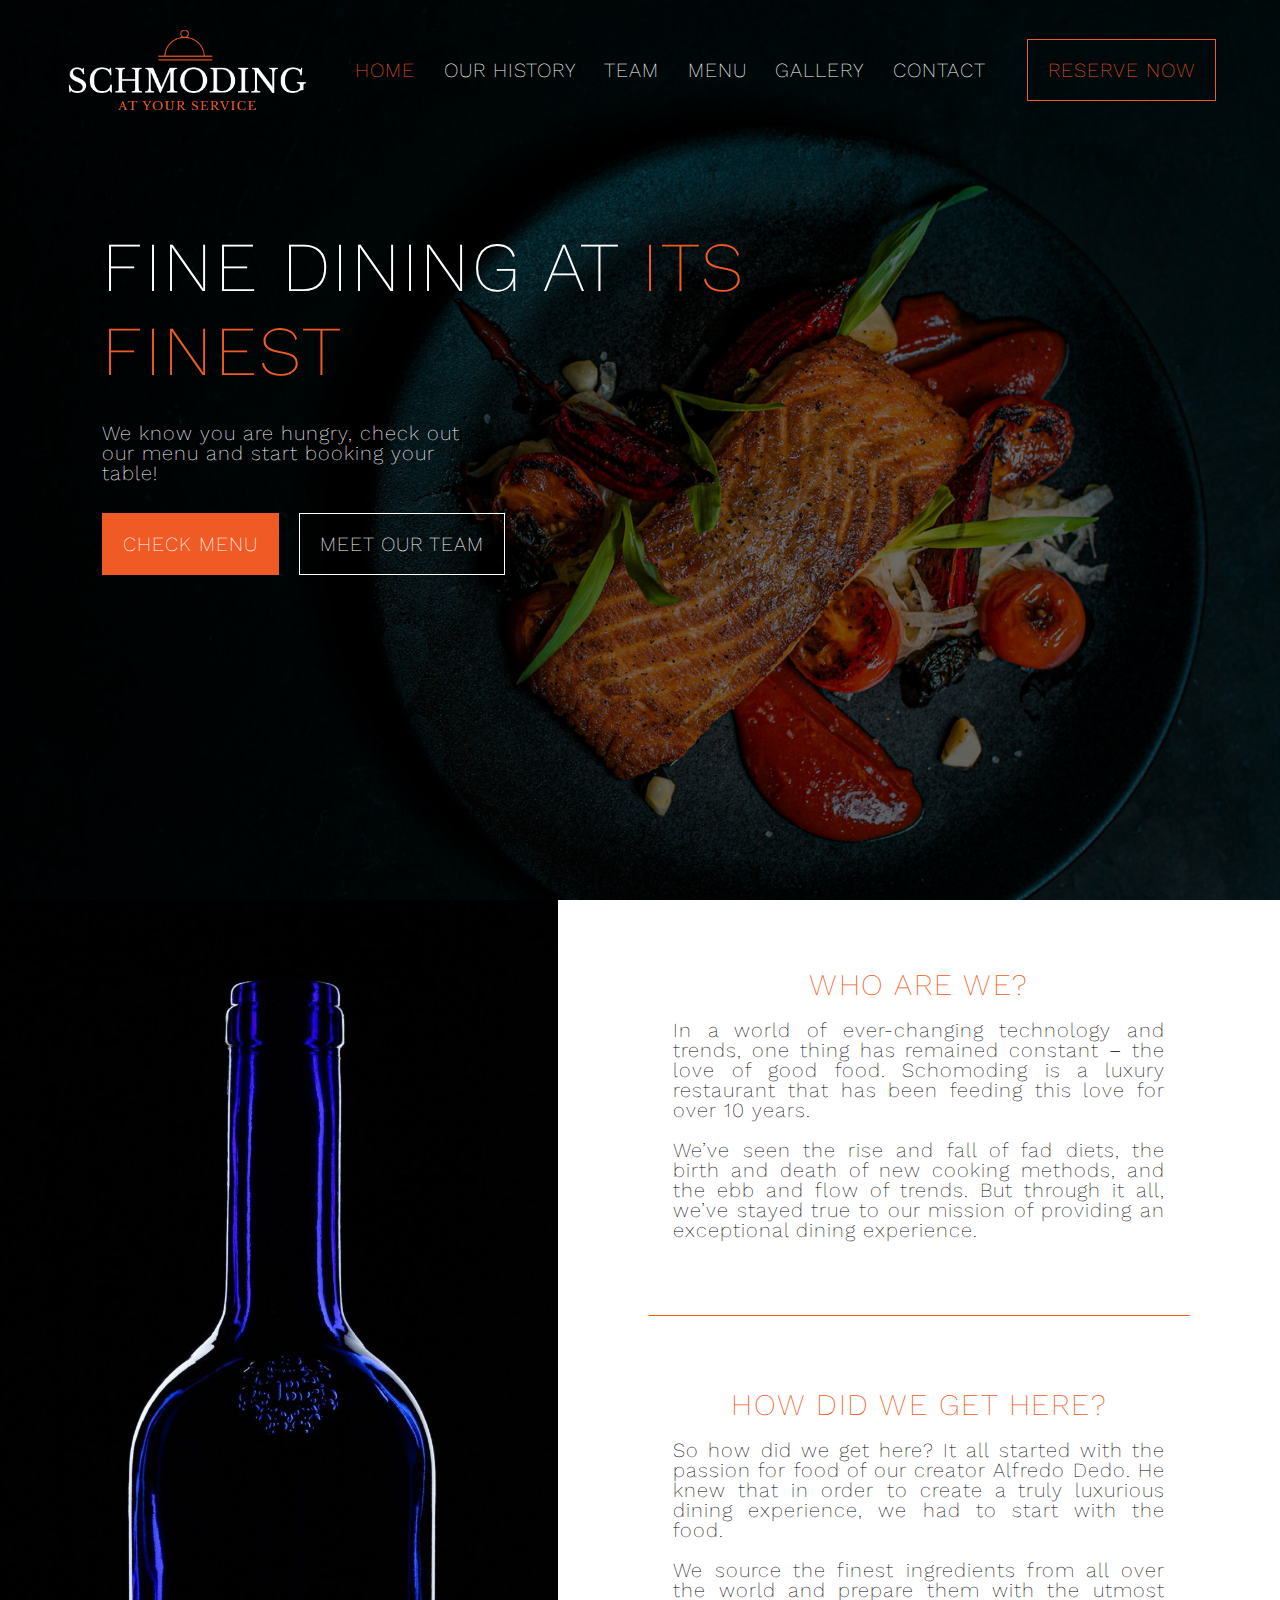
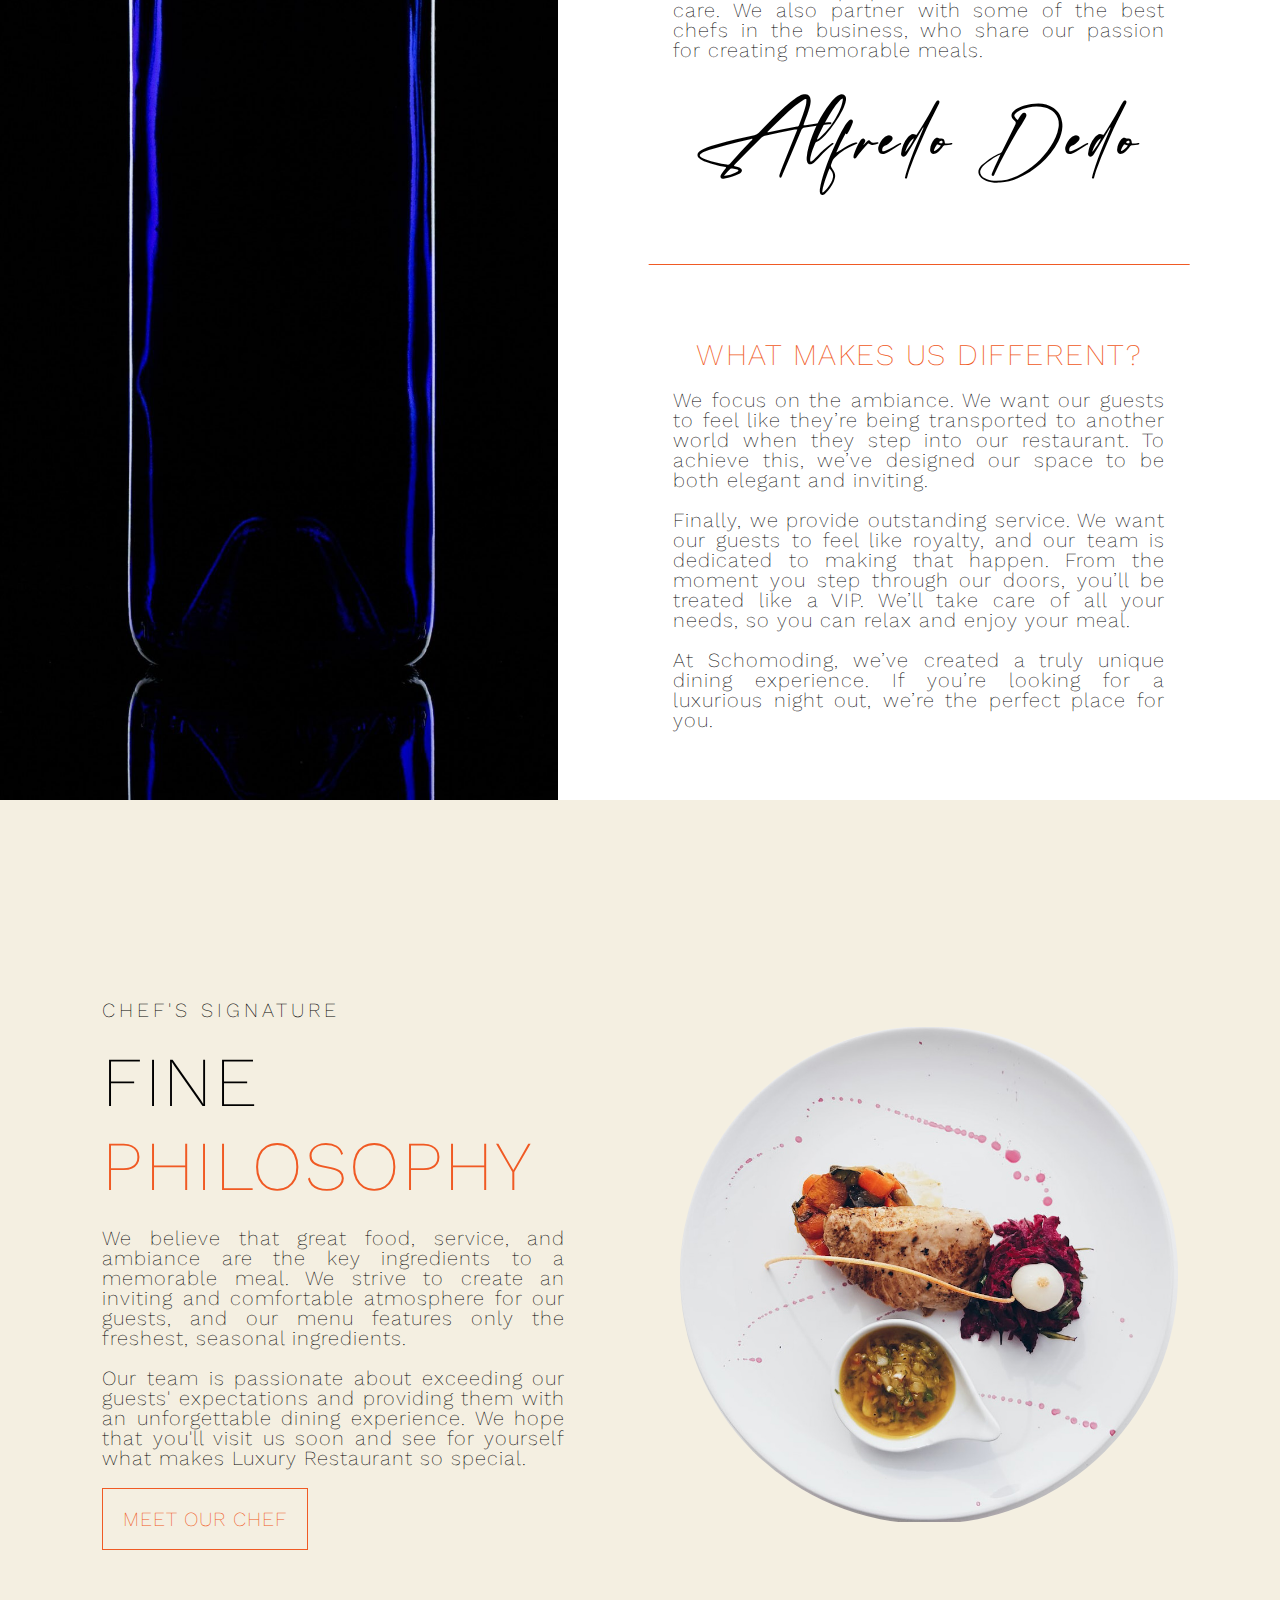
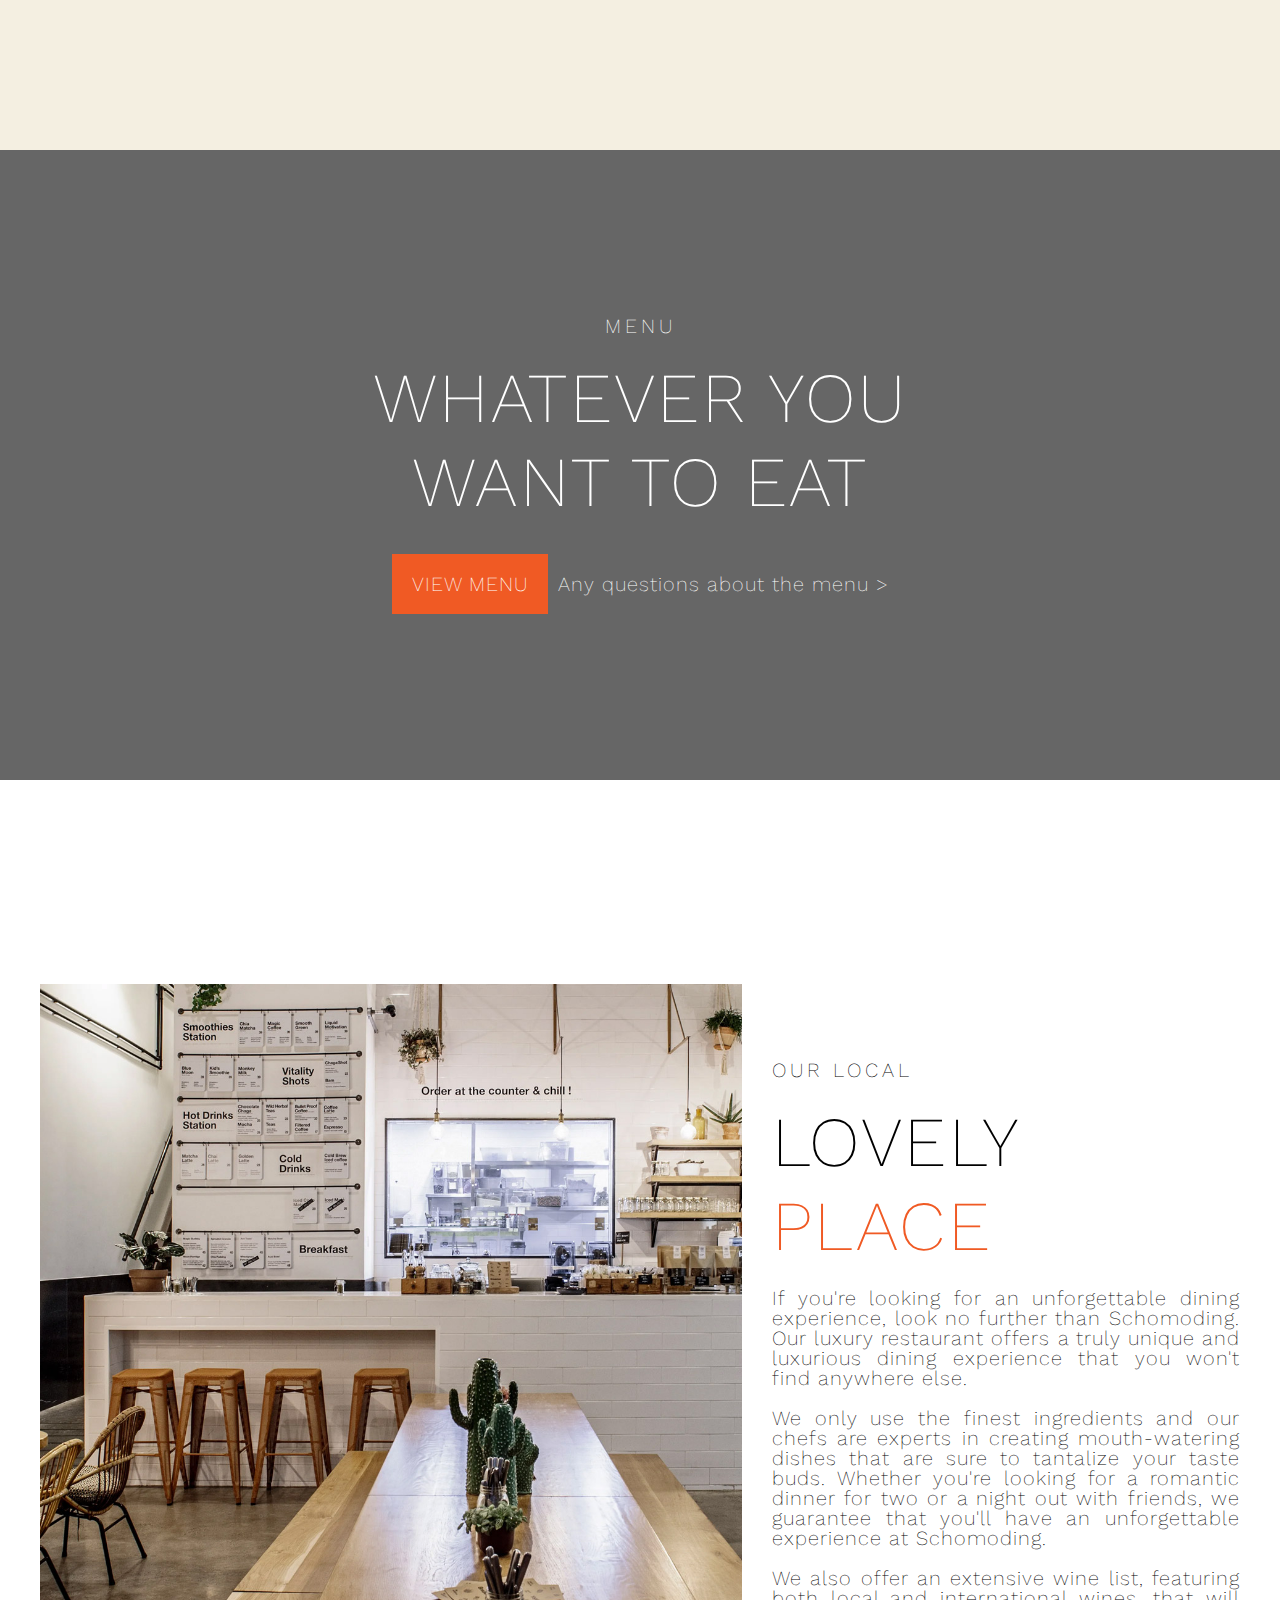
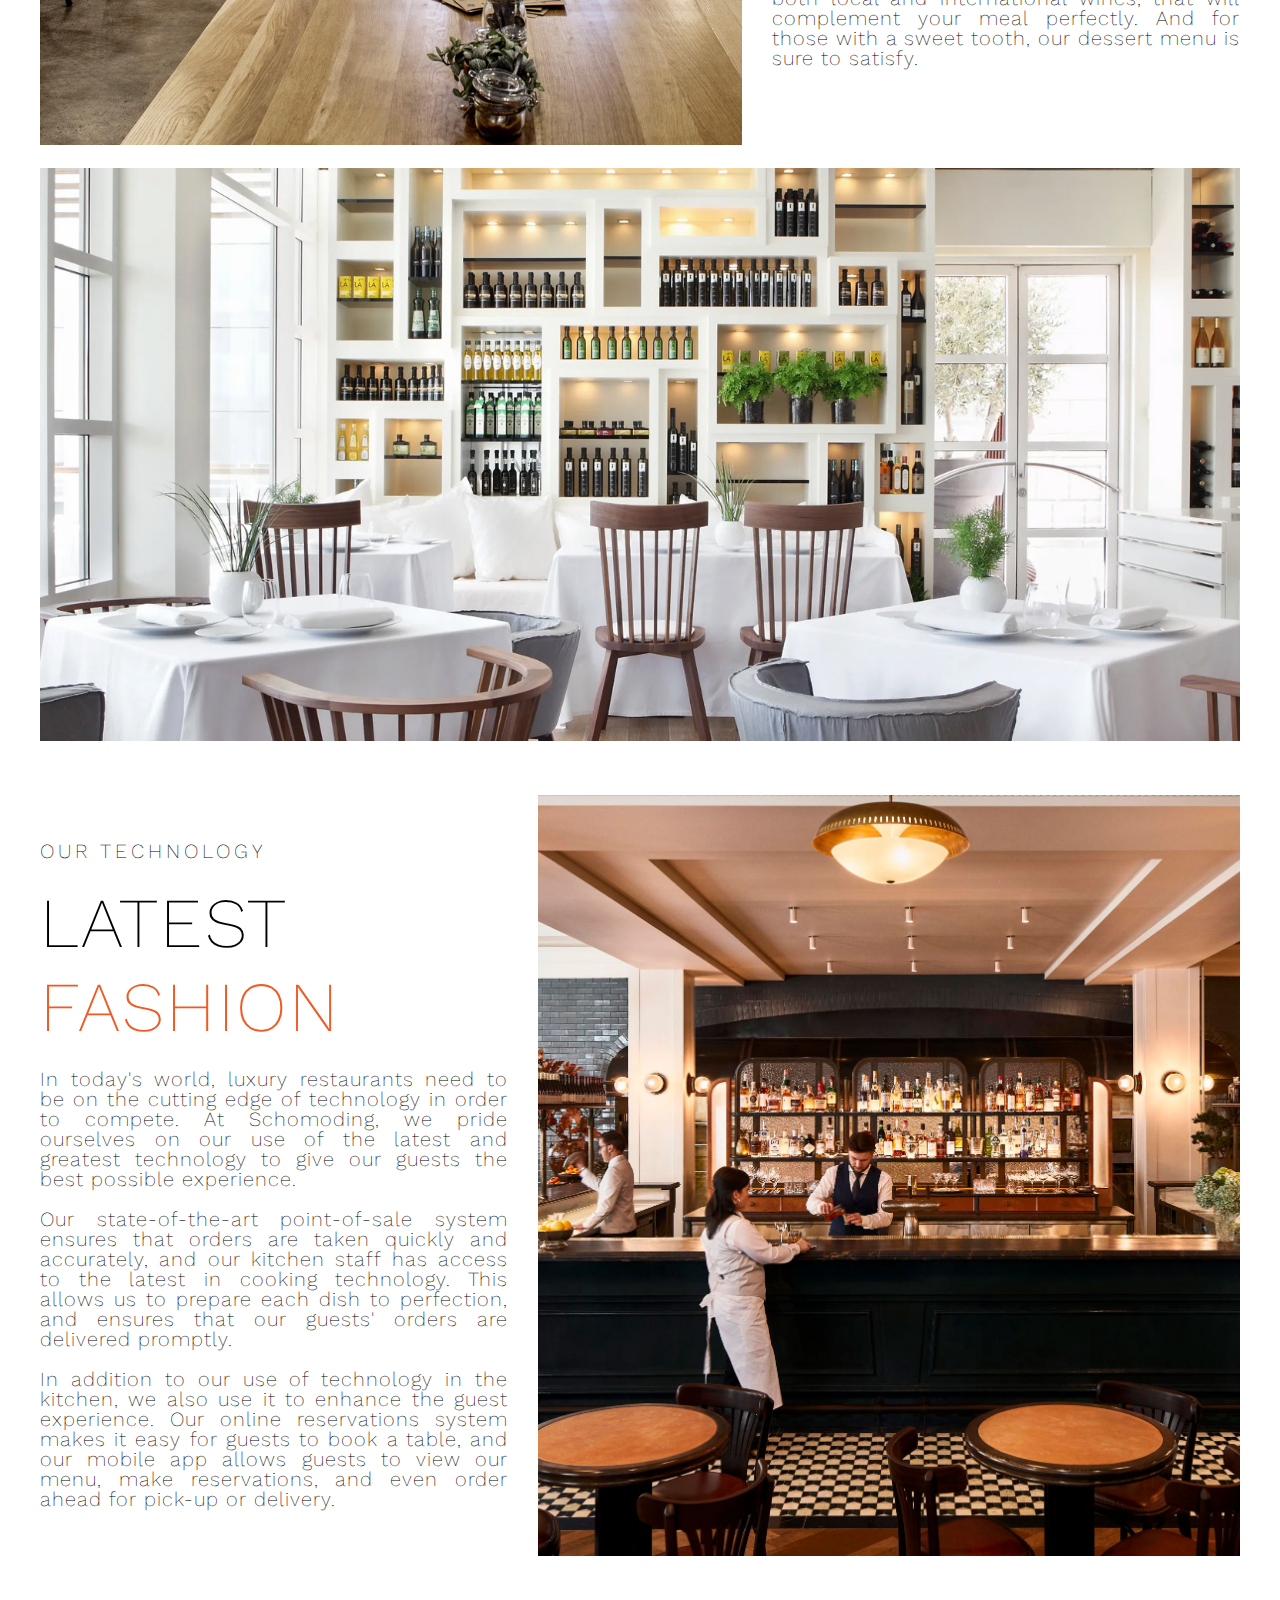
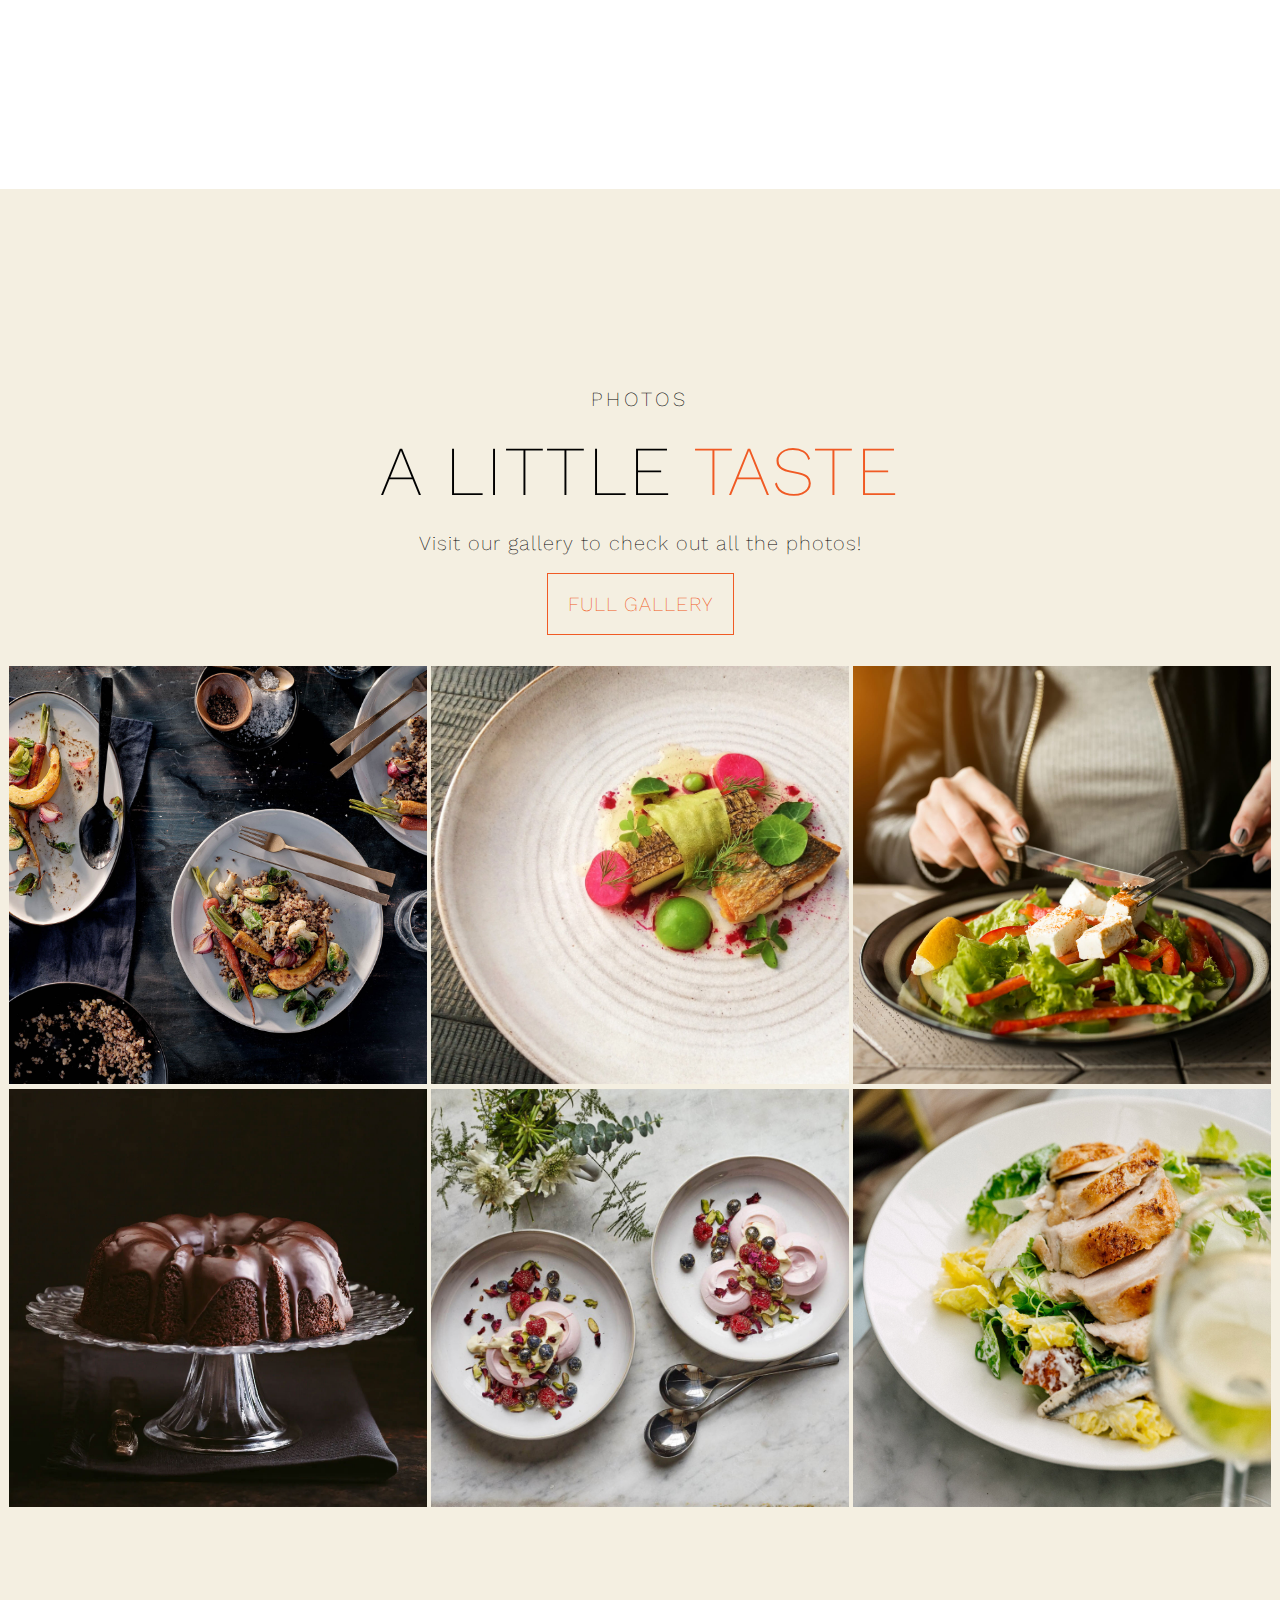
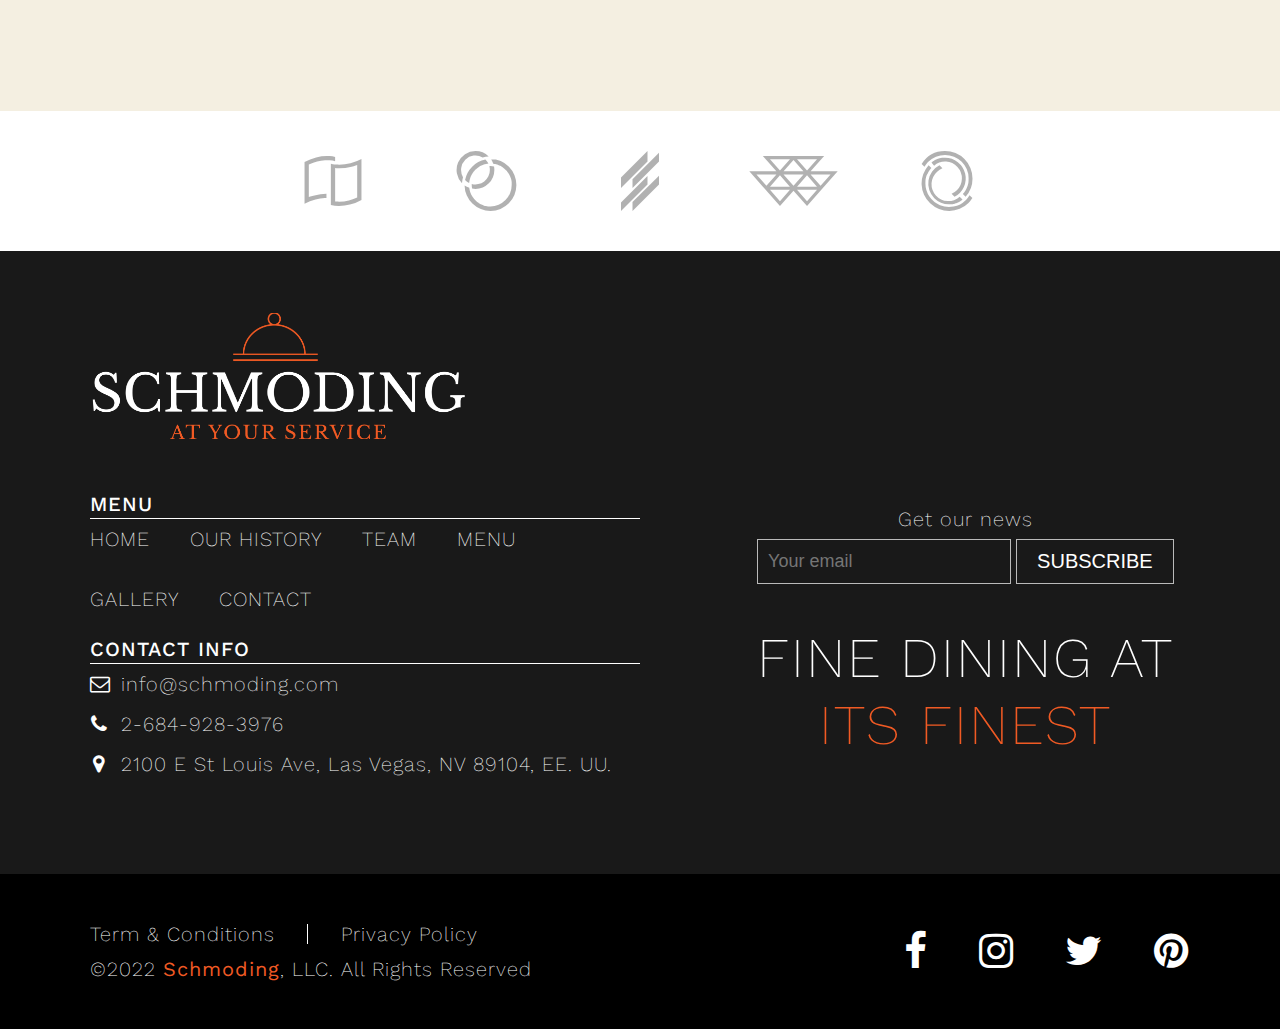
==== commit a7963dfd: "done" ====
--- a/index.html
+++ b/index.html
@@ -16,27 +16,32 @@
         <section class="hero" id="hero">
             <div class="hero-filter"></div>
             <nav>
+                <input class="checkbox" type="checkbox" name="" id="" />
+                <div class="hamburger-lines">
+                  <span class="line line1"></span>
+                  <span class="line line2"></span>
+                  <span class="line line3"></span>
+                </div>
                 <div class="logo">
                     <a href=""><div class="logo-img"></div></a>
                 </div>
                 <ul class="nav-menu">
-                    <li><a href="">Home</a></li>
+                    <li><a href="" class="active-nav">Home</a></li>
                     <li><a href="#our-history">Our history</a></li>
                     <li><a href="team.html">Team</a></li>
                     <li><a href="menu.html">Menu</a></li>
                     <li><a href="menu.html#gallery">Gallery</a></li>
                     <li><a href="contact.html">Contact</a></li>
                 </ul>
-                <a href="#" class="nav-reserve">Reserve now</a>
-                <div class="collapsed"></div>
+                <a href="contact.html#reservations" class="nav-reserve">Reserve now</a>
             </nav>
             <div class="legend">
                 <h1>fine dining at <span>its finest</span></h1>
                 <p>We know you are hungry, check out our
                     menu and start booking your table!</p>
                 <div class="legend-buttons">
-                    <a href="">Check menu</a>
-                    <a href="">meet our team</a>
+                    <a href="menu.html#menus">Check menu</a>
+                    <a href="team.html#staff">meet our team</a>
                 </div>
             </div>
         </section>
@@ -73,7 +78,7 @@
                 <h1>fine <span>philosophy</span></h1>
                 <p>We believe that great food, service, and ambiance are the key ingredients to a memorable meal. We strive to create an inviting and comfortable atmosphere for our guests, and our menu features only the freshest, seasonal ingredients.<br><br> 
                     Our team is passionate about exceeding our guests' expectations and providing them with an unforgettable dining experience. We hope that you'll visit us soon and see for yourself what makes Luxury Restaurant so special.</p>
-                <a href="">meet our team</a>
+                <a href="team.html#chef">meet our chef</a>
             </div>
             <div class="signature-img-container">
                 <div class="signature-img"></div>
@@ -86,8 +91,8 @@
                 <h4>Menu</h4>
                 <h1>WHATEVER YOU WANT TO EAT</h1>
                 <div class="middle-band-buttons">
-                    <a href="">view menu</a>
-                    <a href="">Any questions about the menu ></a>
+                    <a href="menu.html#menus">view menu</a>
+                    <a href="contact.html#contact-form">Any questions about the menu ></a>
                 </div>
             </div>
         </section>
@@ -129,7 +134,7 @@
                 <h4>photos</h4>
                 <h1>a little <span>taste</span></h1>
                 <p>Visit our gallery to check out all the photos!</p>
-                <a href="">full gallery</a>
+                <a href="menu.html#gallery">full gallery</a>
             </div>
             <div class="gallery-photos">
                 <div class="gallery-photo"><img src="imgs/home_imgs/gallery/gallery1.jpg" alt="buffet"></div>
@@ -169,12 +174,12 @@
                     </div>
                     <div class="footer-top-left">
                         <p class="footer-row-title">Menu</p>
-                        <div class="menu">
+                        <div class="footer-menu">
                             <a href="#hero">Home</a>
                             <a href="#our-history">Our history</a>
                             <a href="team.html">team</a>
                             <a href="menu.html">menu</a>
-                            <a href="m,enu.html#gallery">gallery</a>
+                            <a href="menu.html#gallery">gallery</a>
                             <a href="contact.html">contact</a>
                         </div>
 
--- a/css/generalStyles.css
+++ b/css/generalStyles.css
@@ -98,20 +98,35 @@
     margin: min(5vw, 20px) auto;
 }
 
-.mobile-hidden{
+.active-nav{
+    color: var(--secondary-color);
+}
+
+/* --------------------- Hero and nav section ---------------------*/
+.nav-reserve{
     display: none;
-}
-
-/* --------------------- Hero and nav section ---------------------*/
-.nav-menu, .nav-reserve{
-    display: none;
+    z-index: 99;
 }
 
 nav{
-    padding: 10px 5% 0 5%;
+    position: relative;
+    padding: 20px 5%;
     height: 52px;
     display: flex;
     justify-content: space-between;
+}
+
+
+nav .nav-menu{
+    top: 0;
+    left: 0;
+    position: fixed;
+    background-color: var(--gray-color);
+    z-index: 10;
+}
+
+.nav-menu a:hover{
+    color: var(--secondary-color);
 }
 
 .logo a{
@@ -119,7 +134,13 @@
     height: 100%;
 }
 
-.logo-img{
+.logo{
+    height: 100%;
+}
+
+.logo .logo-img{
+    position: relative;
+    z-index: 999;
     width: min(70vw, 150px);
     height: 100%;
     background-image: url(../imgs/home_imgs/logo.png);
@@ -128,13 +149,99 @@
     background-repeat: no-repeat;
 }
 
-.collapsed {
-    width: 30px;
-    height: 30px;
-    border: 1px solid red;
-}
-
-/* --------------------- partners section ---------------------*/
+nav .checkbox {
+    position: absolute;
+    display: block;
+    height: 22px;
+    width: 32px;
+    top: 35px;
+    right: 20px;
+    z-index: 999;
+    opacity: 0;
+    cursor: pointer;
+}
+
+nav .hamburger-lines {
+    z-index: 99;
+    display: block;
+    height: 22px;
+    width: 32px;
+    position: absolute;
+    top: 35px;
+    right: 20px;
+    display: flex;
+    flex-direction: column;
+    justify-content: space-between;
+}
+  
+nav .hamburger-lines .line {
+    display: block;
+    height: 2px;
+    width: 100%;
+    border-radius: 10px;
+    background: white;
+}
+  
+nav .hamburger-lines .line1 {
+    transform-origin: 0% 0%;
+    transition: transform 0.4s ease-in-out;
+}
+  
+nav .hamburger-lines .line2 {
+    transition: transform 0.2s ease-in-out;
+}
+  
+nav .hamburger-lines .line3 {
+    transform-origin: 0% 100%;
+    transition: transform 0.4s ease-in-out;
+}
+
+nav .nav-menu {
+    height: 100vh;
+    width: 100%;
+    transform: translateY(-150%);
+    display: flex;
+    gap: 7%;
+    justify-content: center;
+    flex-direction: column;
+    transition: transform 0.5s ease-in-out;
+    text-align: center;
+}
+
+nav .nav-menu a{
+    padding: 0;
+}
+  
+nav .nav-menu li {
+    font-size: 2.3em;
+}
+
+nav input[type="checkbox"]:checked ~ .nav-menu {
+    transform: translateY(0);
+}
+
+nav input[type="checkbox"]:checked ~ .hamburger-lines, nav input[type="checkbox"]:checked{
+    position: fixed;
+}
+  
+nav input[type="checkbox"]:checked ~ .hamburger-lines .line1 {
+    transform: rotate(45deg);
+}
+  
+nav input[type="checkbox"]:checked ~ .hamburger-lines .line2 {
+    transform: scaleY(0);
+}
+  
+nav input[type="checkbox"]:checked ~ .hamburger-lines .line3 {
+    transform: rotate(-45deg);
+}
+
+nav input[type="checkbox"]:checked ~ .logo .logo-img {
+    position: fixed;
+    height: 52px;
+}
+
+/* --------------------- Footer section ---------------------*/
 .footer{
     color: white;
     width: 100%;
@@ -230,7 +337,7 @@
 
 }
 
-.footer-top-left .menu{
+.footer-top-left .footer-menu{
     text-transform: uppercase;
     display: flex;
     flex-wrap: wrap;
@@ -238,11 +345,11 @@
     margin-bottom: 30px;
 }
 
-.footer-top-left .menu > *{
+.footer-top-left .footer-menu > *{
     padding: 0;
 }
 
-.footer-top-left .menu > *:hover{
+.footer-top-left .footer-menu > *:hover{
     color: var(--secondary-color);
 }
 
@@ -305,7 +412,7 @@
     position: absolute;
     height: 100%;
     border-right: 1px solid var(--main-color);
-    right: -34px;
+    right: -18%;
 }
 
 .footer-bottom a{
@@ -355,7 +462,7 @@
 }
 
 .gallery-photos .gallery-photo{
-    transition: all .2s ease;
+    transition: all .5s ease;
     width: 100%;
     margin: 1px 0;
     text-align: center;
--- a/css/index.css
+++ b/css/index.css
@@ -9,10 +9,6 @@
     background-position: 73% center;
 }
 
-.hero *{
-    z-index: 2;
-}
-
 .hero-filter{
     z-index: 1;
     width: 100%;
@@ -22,6 +18,7 @@
 }
 
 .legend{
+    z-index: 1;
     width: 90%;
     text-align: center;
 
@@ -267,6 +264,17 @@
     background-color: var(--section-background);
 }
 
+.home-gallery a{
+    margin-bottom: min(10vw, 30px);
+    border: 1px solid var(--secondary-color);
+    color: var(--secondary-color);
+}
+
+.home-gallery a:hover{
+    background-color: var(--secondary-color);
+    color: white;
+}
+
 /* --------------------- partners section ---------------------*/
 .partners{
     padding: min(10vw, 40px) 0;
@@ -287,16 +295,16 @@
     background-position: center center;
     background-repeat: no-repeat;
 
-    height: min(15vw, 50px);
+    height: min(15vw, 40px);
 
     transition: all 0.5s ease;
 }
 .partner-img:nth-child(2), .partner-img:nth-child(3), .partner-img:last-child{
-    height: min(18vw, 60px);
+    height: min(18vw, 45px);
 }
 
 .partner-img:nth-child(4), .partner-img:last-child{
-    margin-top: min(5vw, 20px);
+    margin-top: min(5vw, 18px);
 }
 
 .partner-img *{
--- a/css/media-queries.css
+++ b/css/media-queries.css
@@ -20,14 +20,10 @@
         height: 80px;
     }
     
-    .logo-img{
+    .logo .logo-img{
         cursor: pointer;
         width: min(70vw, 200px);
         height: 100%;
-        background-image: url(../imgs/home_imgs/logo.png);
-        background-size: contain;
-        background-position: center center;
-        background-repeat: no-repeat;
     }
     
     .title:not(.middle-band .title, .gallery .title, .local .title, .our-chef .title, .our-staff .title, .main-dishes .title, .tasting-menus .title, .contact-form .title, .reservations .title){
@@ -41,15 +37,11 @@
 
     .title:not(.middle-band .title, .gallery .title, .local .title, .our-chef .title, .our-staff .title, .main-dishes .title, .tasting-menus .title) p{
         margin: 20px 0;
-    }z
+    }
 
     h1{
         font-size: 3.5em;
         line-height: 1.2;
-    }
-
-    .mobile-hidden{
-        display: block;
     }
 
     /* vvvvvvvvvvvvvvvvvvvvvvvvvvvvvvvv HOME vvvvvvvvvvvvvvvvvvvvvvvvvvvvvvvv*/
@@ -57,28 +49,29 @@
     .hero{
         height: 100vh;
     }
-
-    .collapsed{
+    nav input[type="checkbox"]:checked ~ .logo .logo-img {
+        position: relative;
+        height: 100%;
+    }
+
+    nav .checkbox, nav .hamburger-lines{
         display: none;
     }
 
-    .nav-menu{
-        display: flex;
-        gap: 30px;
-        white-space: nowrap;
-    }
-
-    .nav-menu li{
-        display: flex;
+    nav .nav-menu{
+        position: static;
+        background-color: transparent;
+        
+        height: 100%;
+        transform: translate(0);
+        flex-direction: row;
         align-items: center;
-    }
-    
-    .nav-menu a{
-        padding: 0;
-    }
-
-    .nav-menu a:hover{
-        color: var(--secondary-color);
+        justify-content: flex-end;
+        gap: 3%;
+    }
+
+    nav .nav-menu li{
+        font-size: 1em;
     }
 
     .legend{
@@ -182,15 +175,21 @@
 
     .partner-img{
         flex: 1;
-
+        height: 50px;
+    }
+    
+    .partner-img:nth-child(2), .partner-img:nth-child(3), .partner-img:last-child{
+        height: 60px;
     }
 
     .partner-img:first-child{
         margin: 0;
+       
     }
 
     .partner-img:nth-child(4), .partner-img:last-child{
         margin-top: 0;
+        
     }
 
     /* --------------------- Footer section ---------------------*/
@@ -198,7 +197,7 @@
         height: 130px;
     }
 
-    .footer-top-left .menu{
+    .footer-top-left .footer-menu{
         gap: 40px;
     }
 
@@ -270,7 +269,7 @@
     }
 
 
-     /* vvvvvvvvvvvvvvvvvvvvvvvvvvvvvvvv MENU vvvvvvvvvvvvvvvvvvvvvvvvvvvvvvvv*/
+    /* vvvvvvvvvvvvvvvvvvvvvvvvvvvvvvvv MENU vvvvvvvvvvvvvvvvvvvvvvvvvvvvvvvv*/
 
     .gallery-photos .gallery-photo{
         width: 49.6%;
@@ -278,6 +277,12 @@
 
     .menu{
         transition: left 1s ease;
+    }
+
+    /* vvvvvvvvvvvvvvvvvvvvvvvvvvvvvvvv CONTACT vvvvvvvvvvvvvvvvvvvvvvvvvvvvvvvv*/
+    /* --------------------- Reservation Interface section ---------------------*/
+    .monthDayContainer, .schedules > *{
+        font-size: 1em;
     }
 }
 @media (min-width: 1230px){
@@ -289,22 +294,17 @@
         align-content: center;
     }
 
-    .logo{
-        height: 100%;
-    }
-
-    .logo-img{
+    .logo .logo-img{
         width: 250px;
     }
 
-    .nav-menu{
+    nav .nav-menu{
         justify-content: center;
         gap: 4%;
         flex: 5;
     }
 
     .nav-reserve{
-        flex-direction: 1;
         display: block;
         border: 1px solid var(--secondary-color);
         color: var(--secondary-color);
@@ -561,7 +561,7 @@
         padding: 50px 50px;
         position: relative;
         background-color: aquamarine;
-        background-image: url(../test.jpg);
+        background-image: url(../imgs/contact_imgs/contact-back.jpg);
         background-size: cover;
         background-repeat: no-repeat;
         background-position: center bottom;
@@ -583,6 +583,10 @@
         align-content: flex-end;
         font-size: 2.2em;
     }
+
+    .form-social-media a:hover{
+        color: var(--secondary-color);
+    }
     
     .form-social-media a{
         padding: 0;
@@ -592,6 +596,27 @@
     .reservations{
         padding: 200px 0;
     }
+
+    .reservation-interface{
+        width: 75%;
+    }
+
+    .calendar-row{
+        gap: 30px;
+    }
+
+    .monthDayContainer{
+        width: 75px;
+    }
+
+    .schedules{
+        gap: 40px;
+    }
+
+    .schedules > *{
+        width: 140px;
+    }
+    
 }
 
 @media (min-width: 1600px){
@@ -665,11 +690,6 @@
         width: 55%;
     }
 
-    .staff-group-imgs .group-img:hover{
-        -webkit-filter: brightness(.5);
-        filter: brightness(.5);
-    }
-
     .group-row:nth-child(2) .group-img{
         width: 100%;
     }
@@ -680,4 +700,11 @@
 
     /* vvvvvvvvvvvvvvvvvvvvvvvvvvvvvvvv MENU vvvvvvvvvvvvvvvvvvvvvvvvvvvvvvvv*/
     /* --------------------- Tasting Menus section ---------------------*/
+    .interface-content{
+        flex-direction: row;
+    }
+
+    .interface-content > *{
+        flex: 1;
+    }
 }